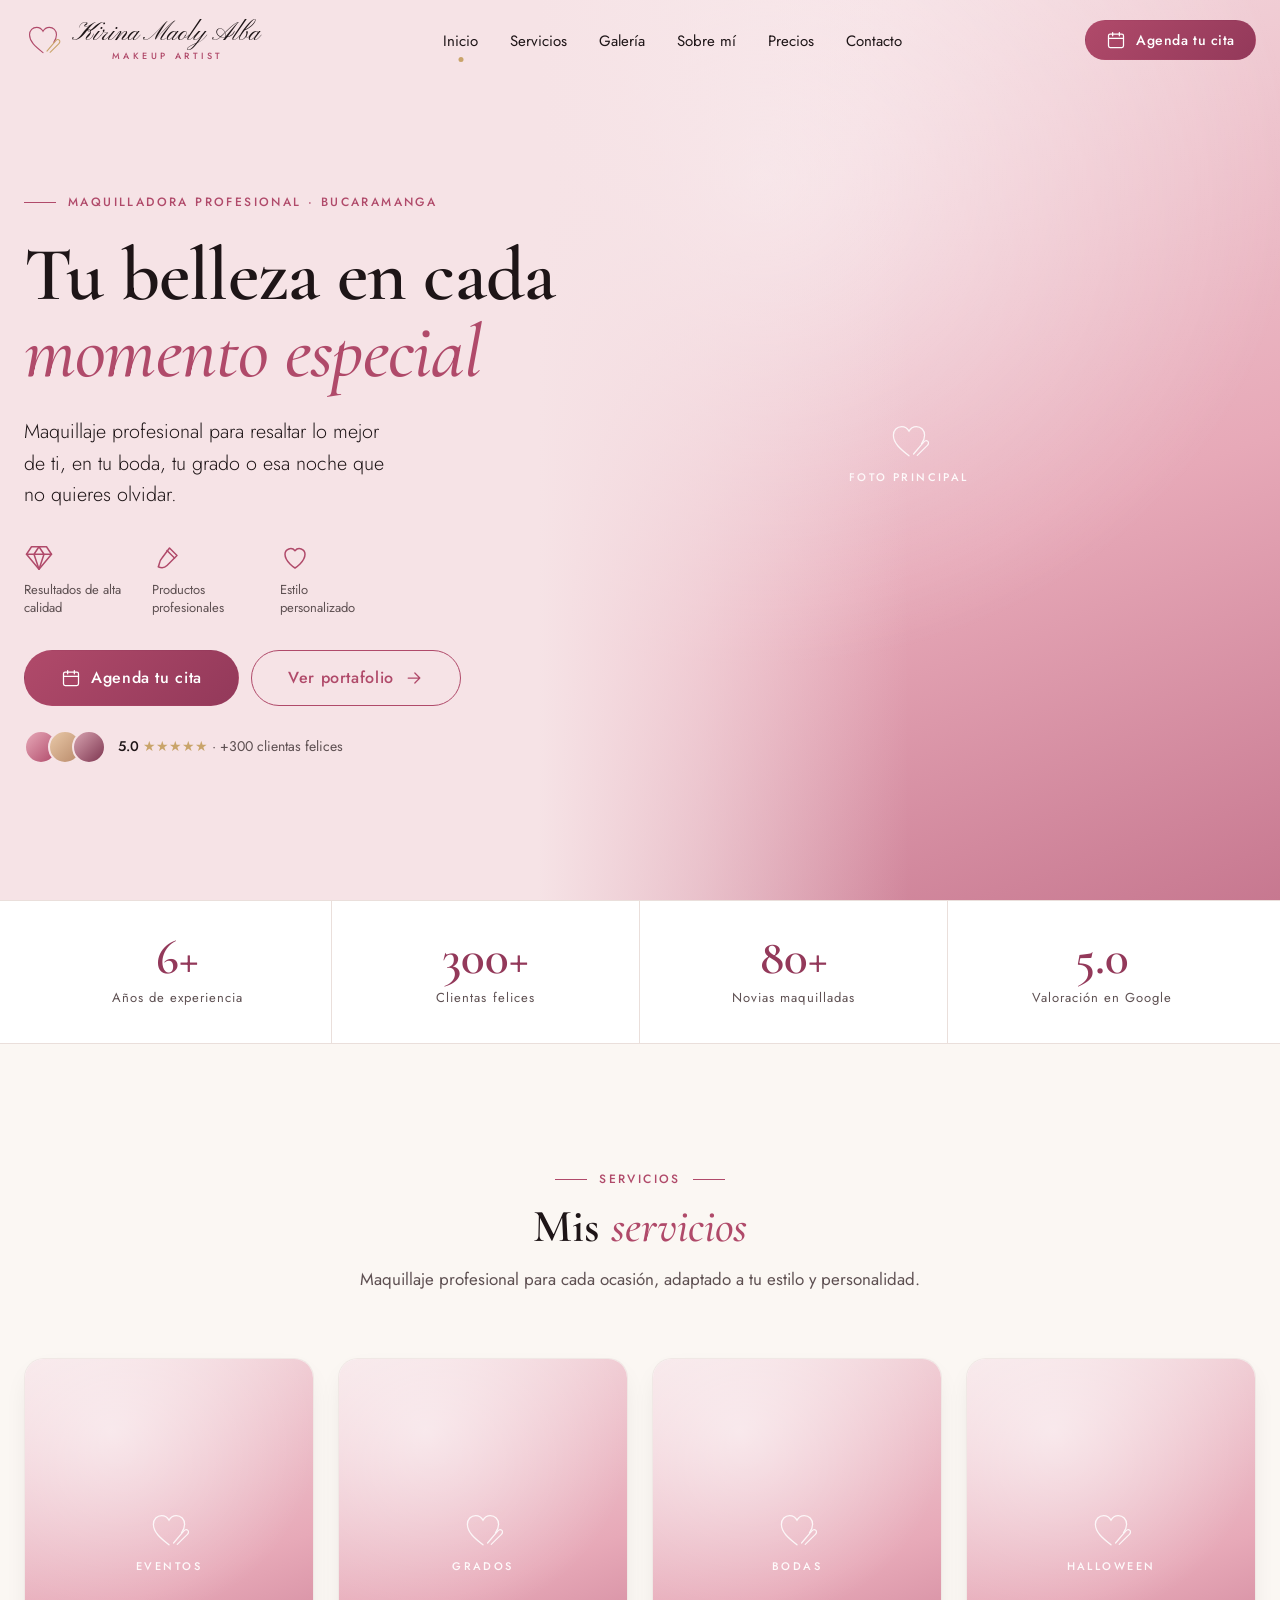
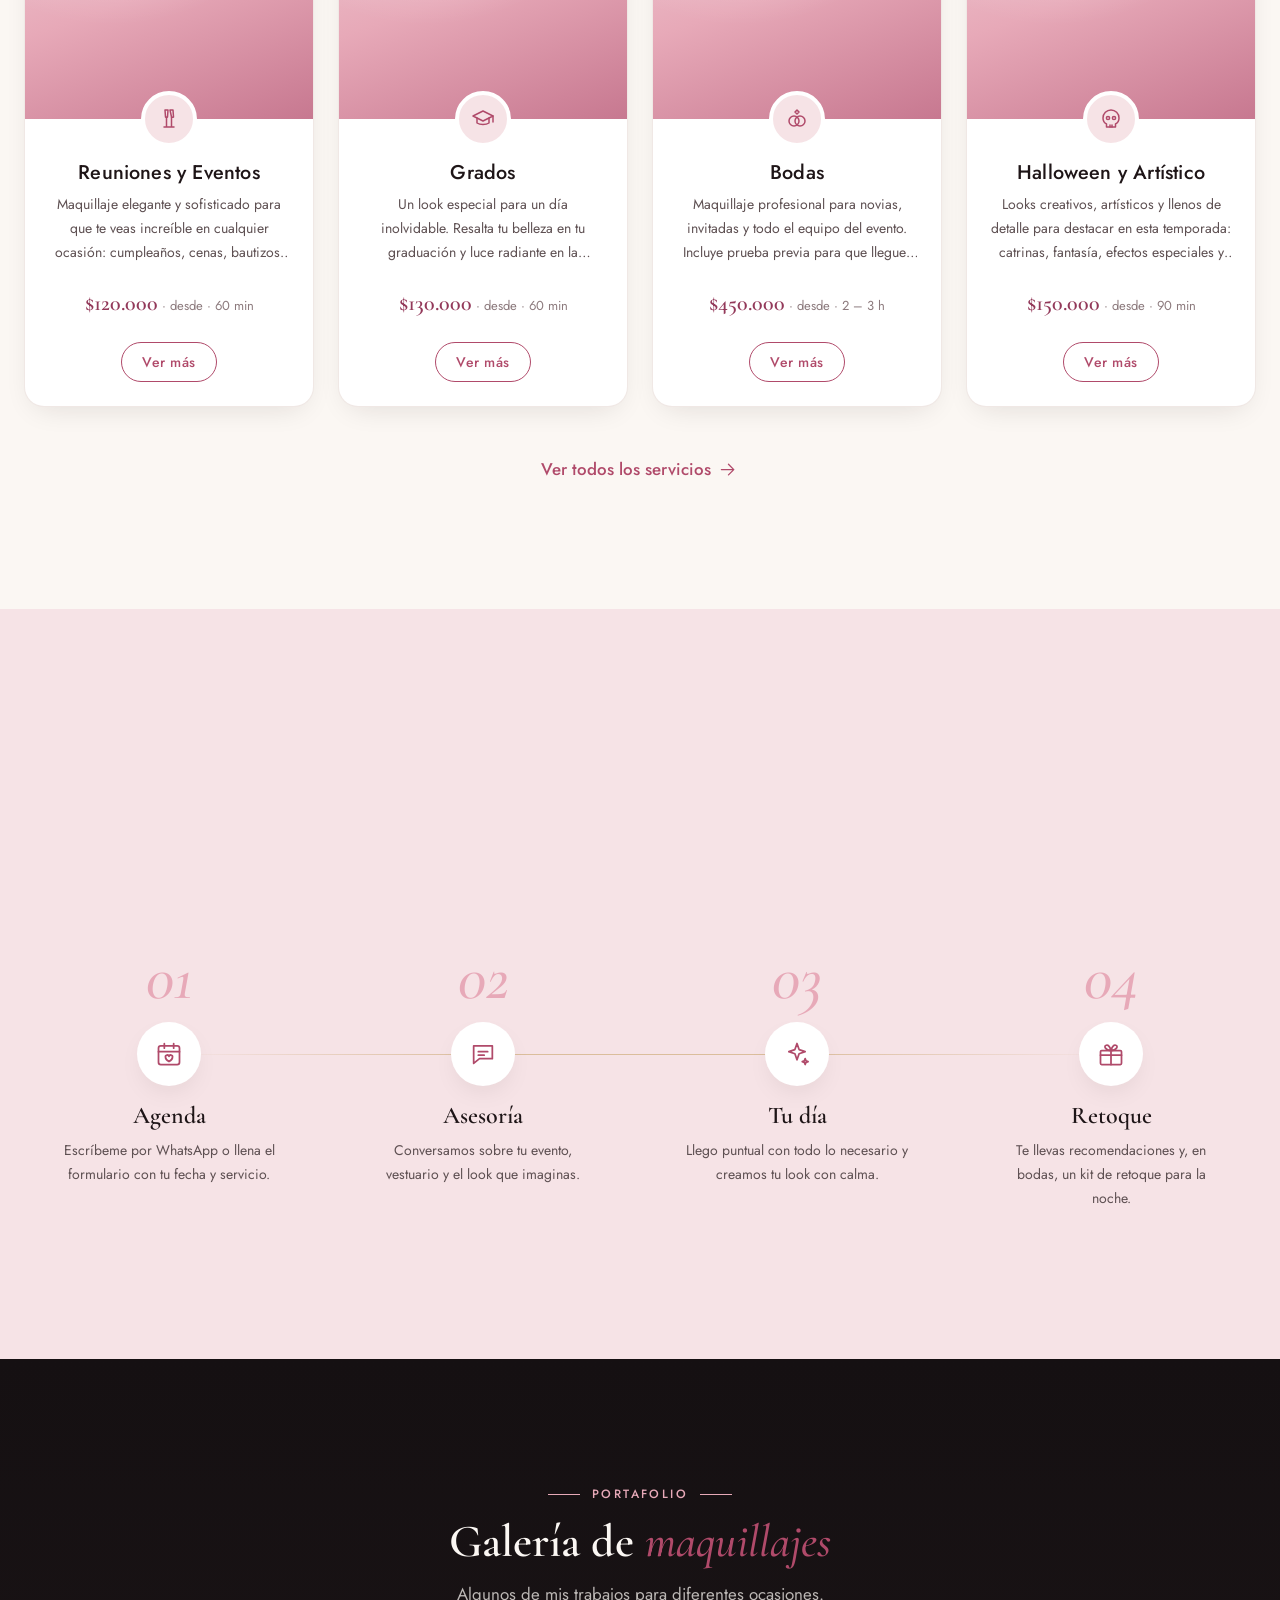
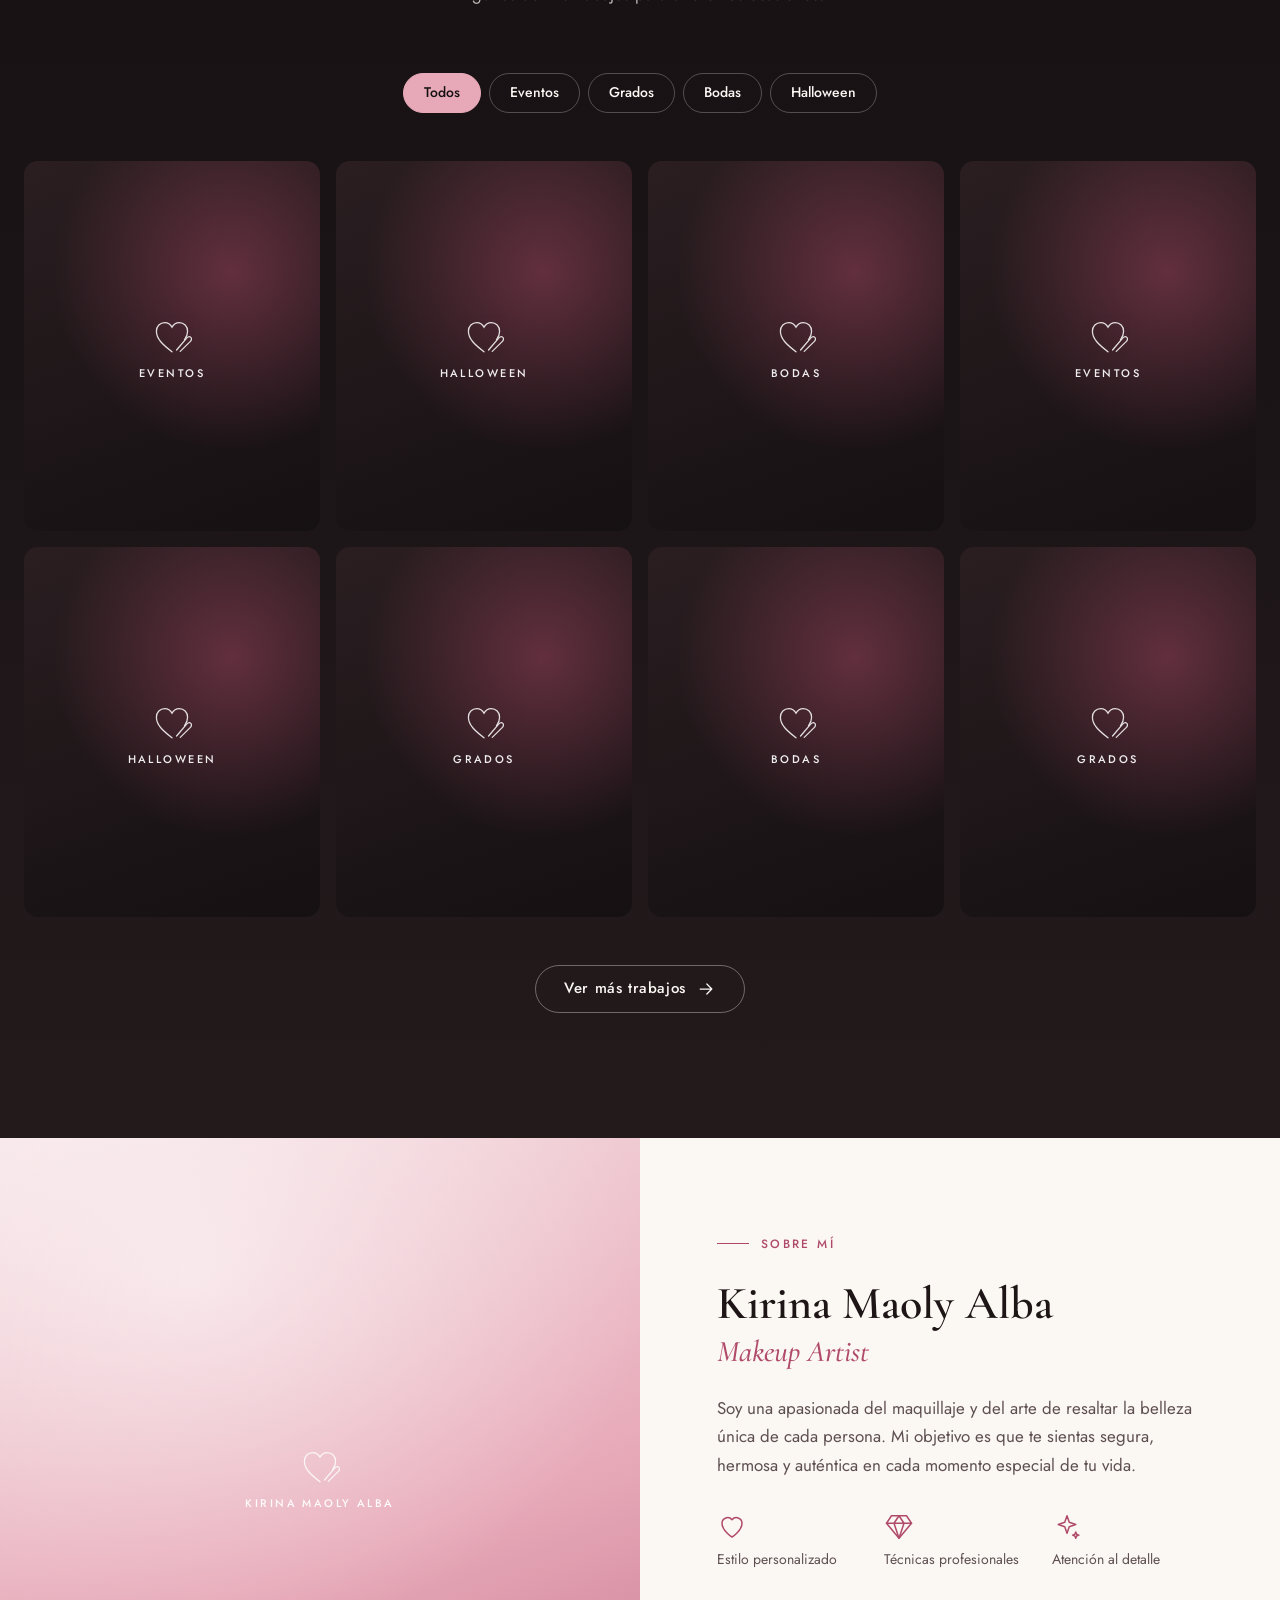
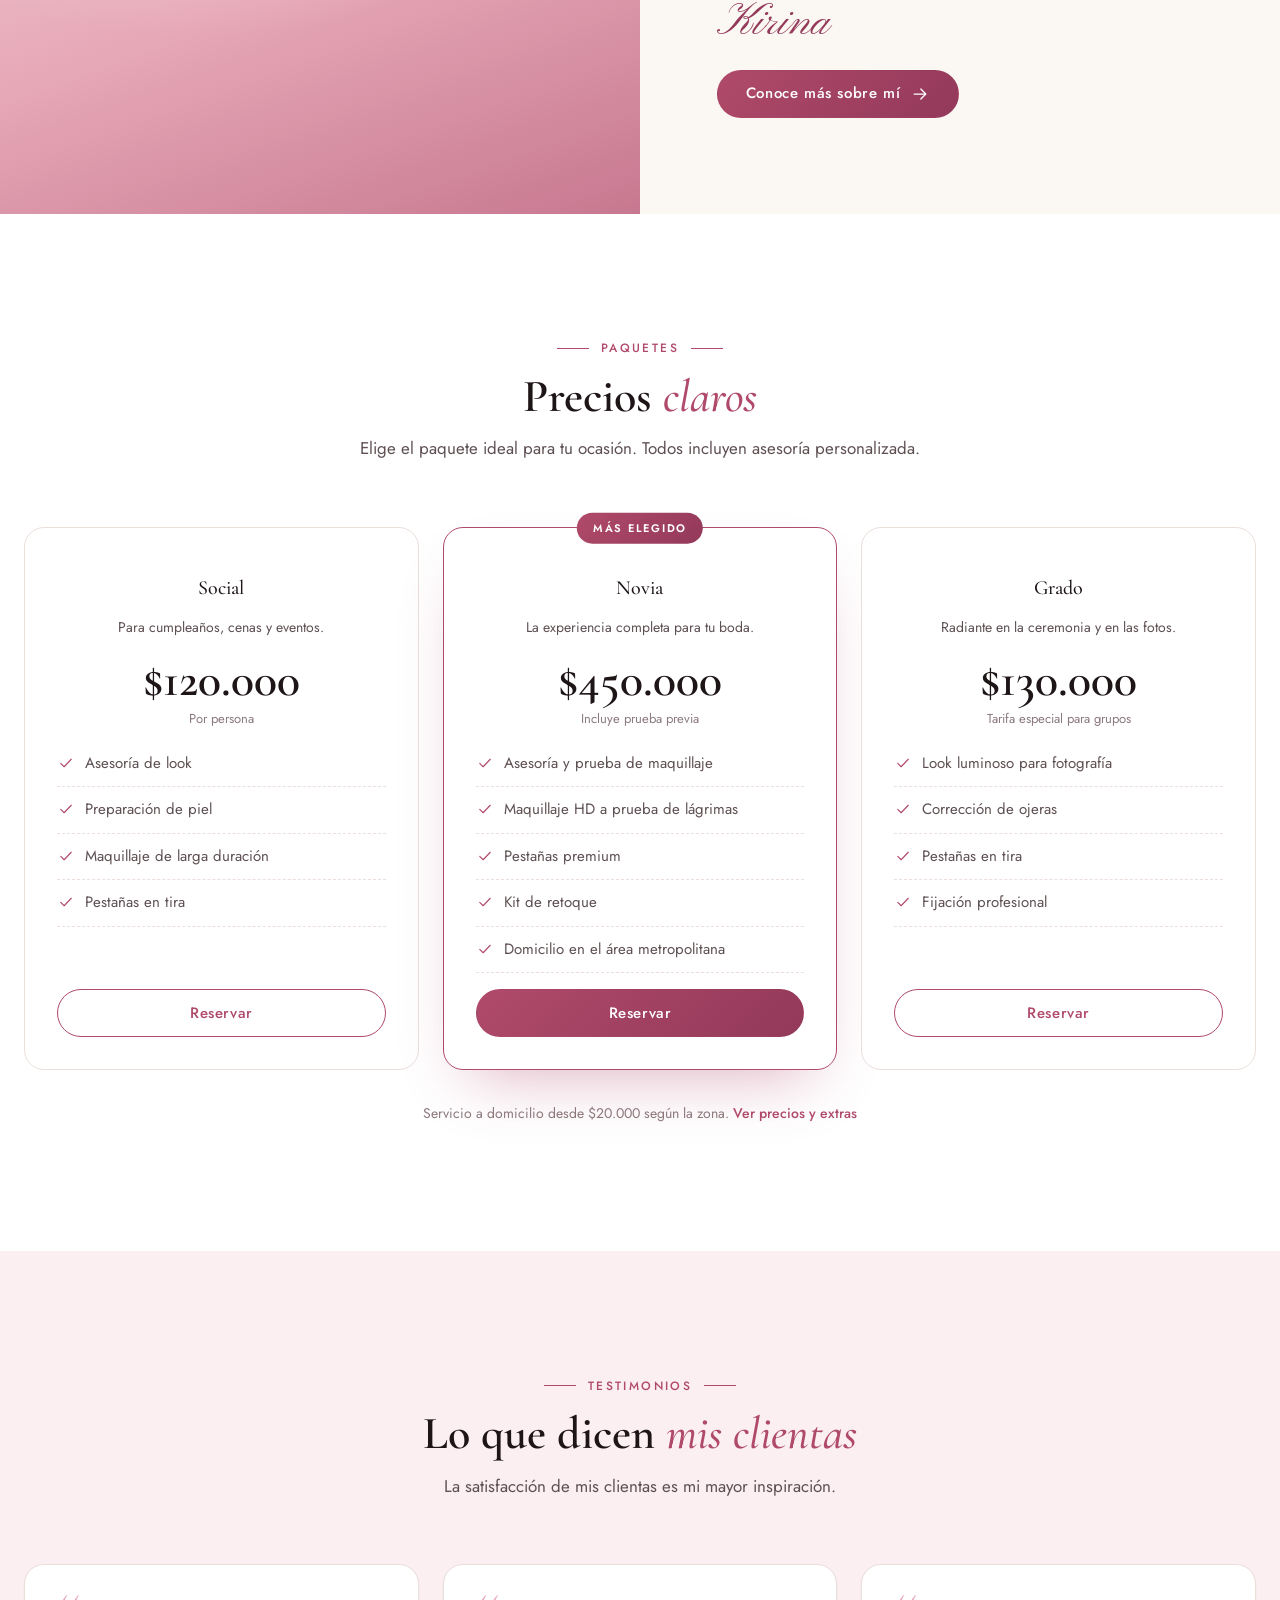
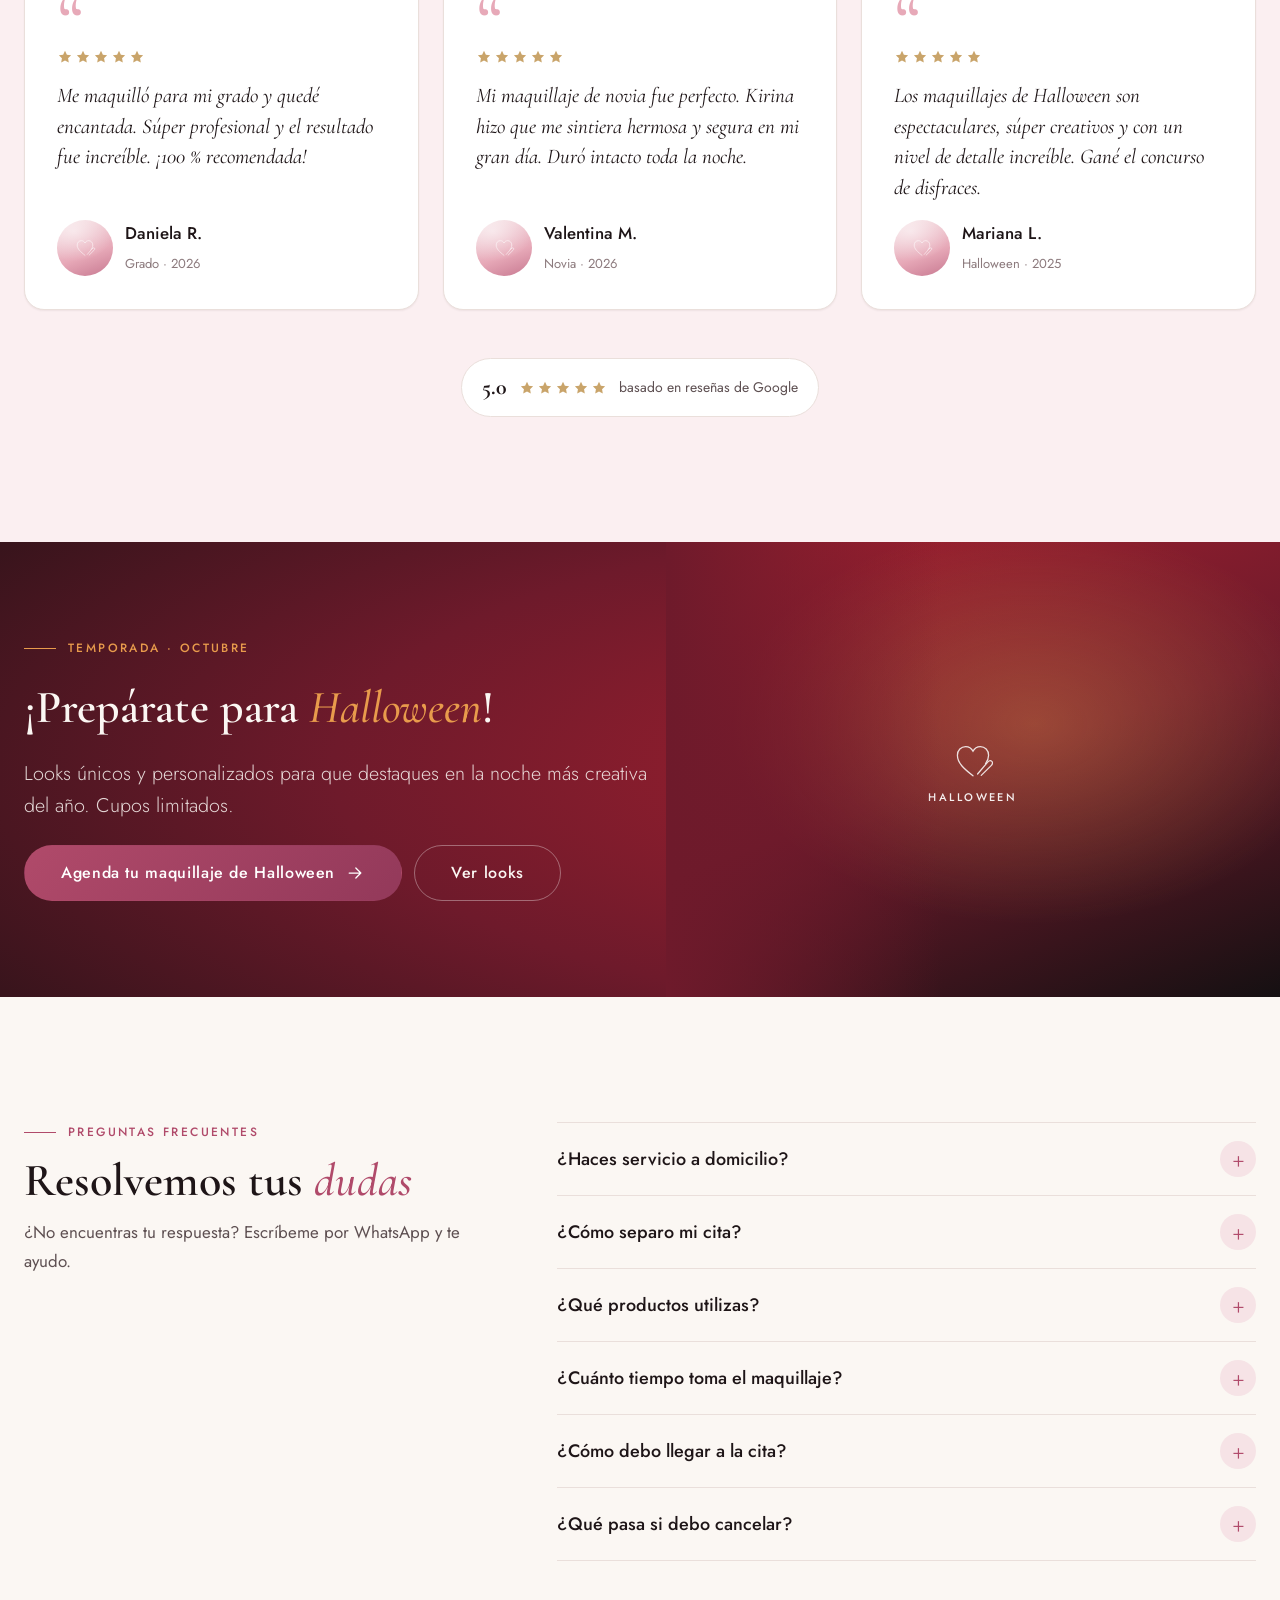
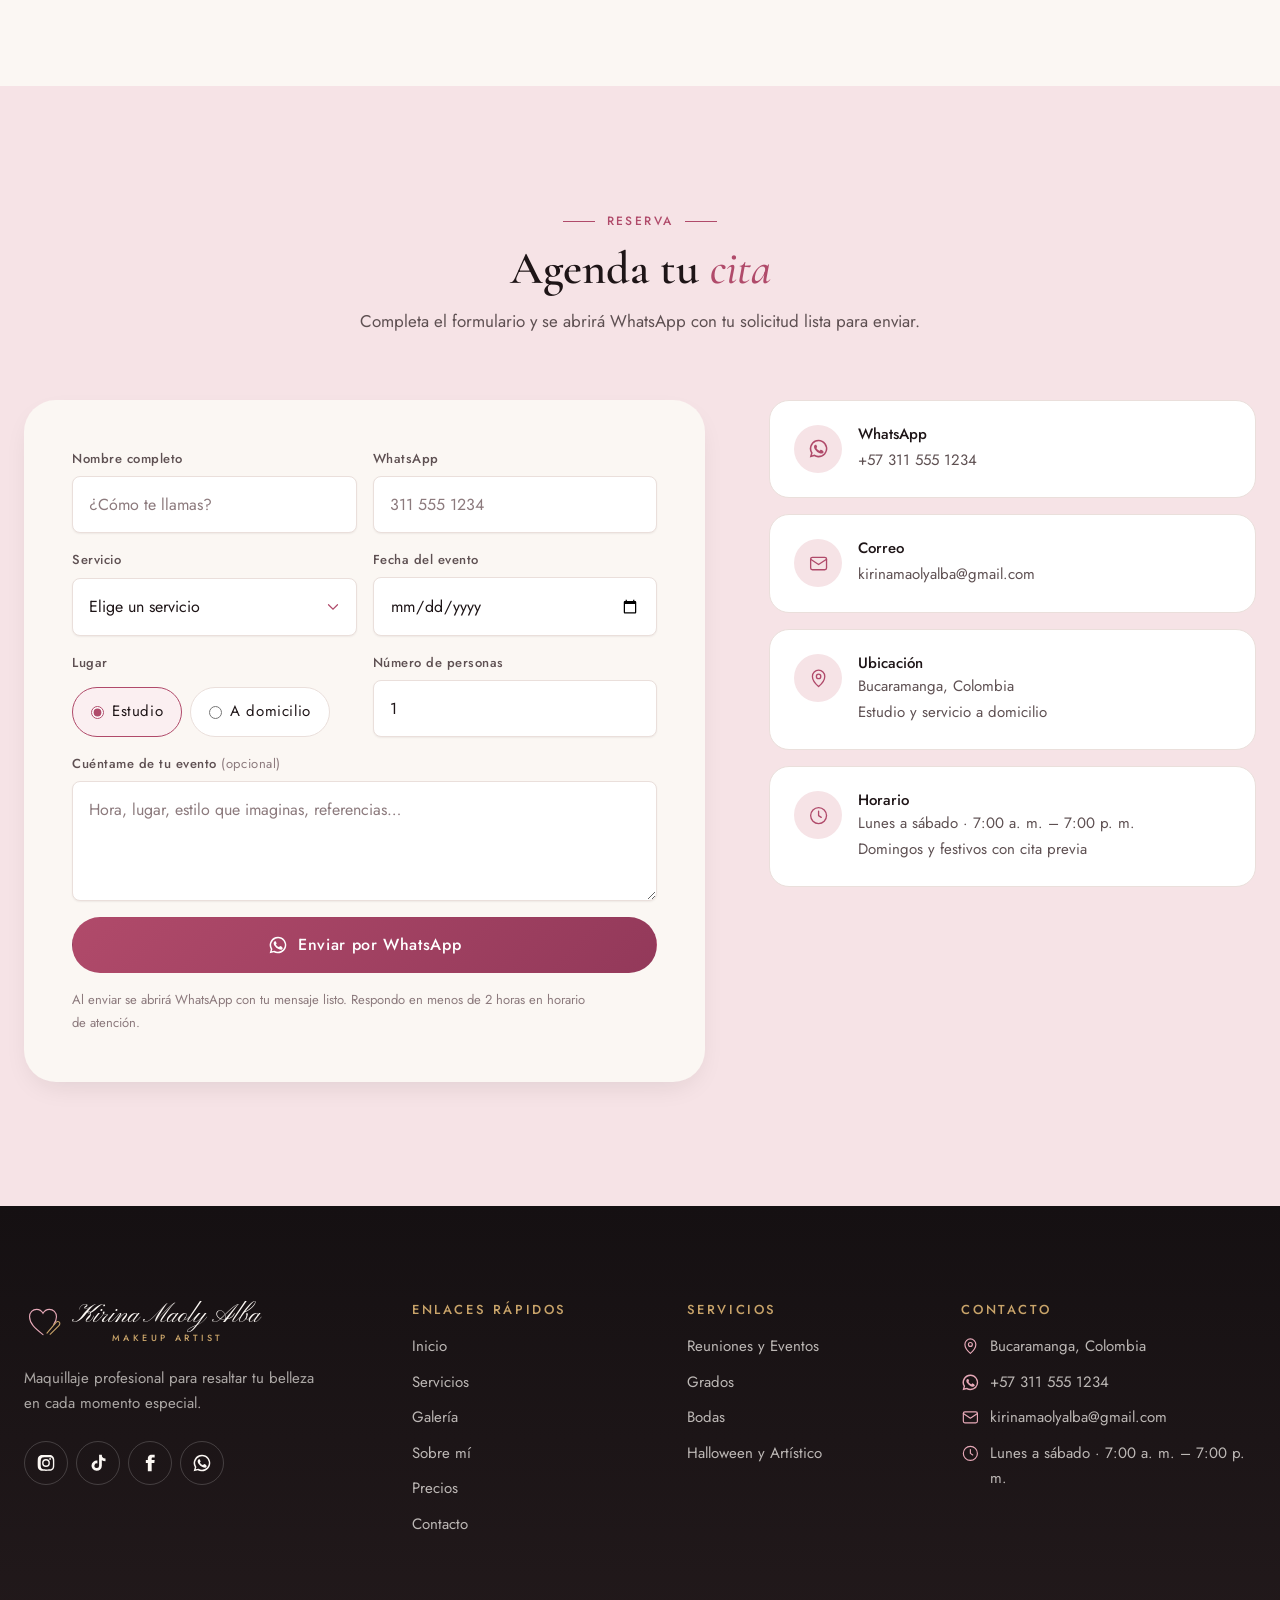
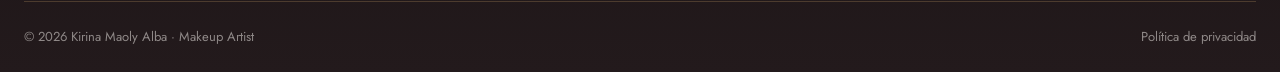
==== index.html @ 325b9db1 "Build full website: home, services, gallery, about, pricing, contact Static HTML/CSS/JS following th" ====
<!doctype html>
<html lang="es-CO">
<head>
<meta charset="utf-8">
<meta name="viewport" content="width=device-width, initial-scale=1">
<title>Kirina Maoly Alba · Maquilladora profesional en Bucaramanga</title>
<meta name="description" content="Maquillaje profesional para bodas, grados, eventos y Halloween en Bucaramanga. Looks personalizados, productos profesionales y servicio a domicilio.">
<link rel="canonical" href="https://kirinamaolyalba.com/">
<meta name="theme-color" content="#F6E3E6">
<meta property="og:type" content="website">
<meta property="og:locale" content="es_CO">
<meta property="og:site_name" content="Kirina Maoly Alba · Makeup Artist">
<meta property="og:title" content="Kirina Maoly Alba · Maquilladora profesional en Bucaramanga">
<meta property="og:description" content="Maquillaje profesional para bodas, grados, eventos y Halloween en Bucaramanga. Looks personalizados, productos profesionales y servicio a domicilio.">
<meta property="og:url" content="https://kirinamaolyalba.com/">
<meta property="og:image" content="https://kirinamaolyalba.com/assets/img/og-image.jpg">
<link rel="icon" href="assets/icons/favicon.svg" type="image/svg+xml">
<link rel="preconnect" href="https://fonts.googleapis.com">
<link rel="preconnect" href="https://fonts.gstatic.com" crossorigin>
<link rel="stylesheet" href="https://fonts.googleapis.com/css2?family=Cormorant+Garamond:ital,wght@0,500;0,600;1,500;1,600&family=Jost:wght@300;400;500;600&family=Pinyon+Script&display=swap">
<link rel="stylesheet" href="assets/css/tokens.css">
<link rel="stylesheet" href="assets/css/base.css">
<link rel="stylesheet" href="assets/css/components.css">
<link rel="stylesheet" href="assets/css/sections.css">
<script>document.documentElement.classList.add("js")</script>
<script type="application/ld+json">{"@context": "https://schema.org", "@type": "BeautySalon", "name": "Kirina Maoly Alba · Makeup Artist", "description": "Maquilladora profesional en Bucaramanga: bodas, grados, eventos y maquillaje artístico de Halloween.", "url": "https://kirinamaolyalba.com", "telephone": "+573115551234", "email": "kirinamaolyalba@gmail.com", "image": "https://kirinamaolyalba.com/assets/img/og-image.jpg", "priceRange": "$$", "address": {"@type": "PostalAddress", "addressLocality": "Bucaramanga", "addressRegion": "Santander", "addressCountry": "CO"}, "areaServed": ["Bucaramanga", "Floridablanca", "Girón", "Piedecuesta"], "openingHours": "Mo-Sa 07:00-19:00", "sameAs": ["https://www.instagram.com/", "https://www.tiktok.com/", "https://www.facebook.com/"]}</script>
<script src="assets/js/main.js" defer></script>
<script src="assets/js/gallery.js" defer></script>
<script src="assets/js/booking.js" defer></script>
</head>
<body>
<a class="skip-link" href="#contenido">Saltar al contenido</a>
<header class="site-header">
  <div class="container">
    <a class="brand" href="index.html" aria-label="Kirina Maoly Alba, inicio">
      <svg class="brand__mark" viewBox="0 0 48 48" fill="none" stroke="currentColor" stroke-width="1.4" stroke-linecap="round" aria-hidden="true"><path d="M24 40C14 32 7 26 7 17.5 7 12 11 8 16 8c3.5 0 6.4 2 8 5 1.6-3 4.5-5 8-5 5 0 9 4 9 9.5 0 3.5-1.2 6.5-3.4 9.4"/><path d="M29 38l11-13M40 25c1.5-1.6 3.5-1.8 4.6-.8s.8 3.1-.8 4.6L33 39.5" stroke="#C9A46A"/></svg>
      <span class="brand__text"><span class="brand__name">Kirina Maoly Alba</span><span class="brand__tag">Makeup Artist</span></span>
    </a>
    <nav class="nav" aria-label="Principal">
      <ul class="nav__list"><li><a class="nav__link" href="index.html" aria-current="page">Inicio</a></li><li><a class="nav__link" href="servicios/index.html">Servicios</a></li><li><a class="nav__link" href="galeria.html">Galería</a></li><li><a class="nav__link" href="sobre-mi.html">Sobre mí</a></li><li><a class="nav__link" href="precios.html">Precios</a></li><li><a class="nav__link" href="contacto.html">Contacto</a></li></ul>
    </nav>
    <a class="btn btn--primary btn--sm header-cta" href="contacto.html"><svg class="icon" viewBox="0 0 24 24" aria-hidden="true"><rect x="3" y="5" width="18" height="16" rx="2"/><path d="M3 10h18M8 3v4M16 3v4"/></svg>Agenda tu cita</a>
    <button class="menu-toggle" type="button" aria-controls="mobile-menu" aria-expanded="false" aria-label="Abrir menú"><span></span></button>
  </div>
</header>
<div class="mobile-menu" id="mobile-menu" aria-hidden="true">
  <nav aria-label="Menú móvil"><ul><li><a href="index.html" aria-current="page">Inicio</a></li><li><a href="servicios/index.html">Servicios</a></li><li><a href="galeria.html">Galería</a></li><li><a href="sobre-mi.html">Sobre mí</a></li><li><a href="precios.html">Precios</a></li><li><a href="contacto.html">Contacto</a></li></ul></nav>
  <div class="mobile-menu__foot">
    <a class="btn btn--primary btn--lg" href="contacto.html"><svg class="icon" viewBox="0 0 24 24" aria-hidden="true"><rect x="3" y="5" width="18" height="16" rx="2"/><path d="M3 10h18M8 3v4M16 3v4"/></svg>Agenda tu cita</a>
    <p>Bucaramanga, Colombia · +57 311 555 1234</p>
  </div>
</div>
<main id="contenido">

<section class="hero" aria-labelledby="hero-title">
  <div class="hero__media"><div class="media " data-label="Foto principal"><img src="assets/img/hero/hero.jpg" alt="Kirina Maoly Alba maquillando a una novia" fetchpriority="high" decoding="async"></div></div>
  <div class="container">
    <div class="hero__content">
      <span class="overline">Maquilladora profesional · Bucaramanga</span>
      <h1 class="display hero__title" id="hero-title" data-split><span data-line>Tu belleza</span> <span data-line>en cada</span> <em data-line>momento especial</em></h1>
      <p class="lead">Maquillaje profesional para resaltar lo mejor de ti, en tu boda, tu grado o esa noche que no quieres olvidar.</p>
      <ul class="hero__perks">
        <li><svg class="icon" viewBox="0 0 24 24" aria-hidden="true"><path d="M6 3h12l4 6-10 12L2 9z"/><path d="M2 9h20M12 21 8 9l4-6 4 6z"/></svg>Resultados de alta calidad</li>
        <li><svg class="icon" viewBox="0 0 24 24" aria-hidden="true"><path d="M14 4l6 6-8 8c-2 2-5 2-7 1 1-2 1-5 3-7z"/><path d="M12 6l6 6"/></svg>Productos profesionales</li>
        <li><svg class="icon" viewBox="0 0 24 24" aria-hidden="true"><path d="M12 20s-8-5-8-11a4.5 4.5 0 0 1 8-2.8A4.5 4.5 0 0 1 20 9c0 6-8 11-8 11z"/></svg>Estilo personalizado</li>
      </ul>
      <div class="btn-row">
        <a class="btn btn--primary btn--lg" href="contacto.html"><svg class="icon" viewBox="0 0 24 24" aria-hidden="true"><rect x="3" y="5" width="18" height="16" rx="2"/><path d="M3 10h18M8 3v4M16 3v4"/></svg>Agenda tu cita</a>
        <a class="btn btn--secondary btn--lg" href="galeria.html">Ver portafolio<svg class="icon icon--arrow" viewBox="0 0 24 24" aria-hidden="true"><path d="M5 12h14M13 6l6 6-6 6"/></svg></a>
      </div>
      <div class="hero__proof">
        <div class="hero__avatars" aria-hidden="true"><span></span><span></span><span></span></div>
        <span><b>5.0</b> <span style="color:var(--color-gold)">★★★★★</span> · +300 clientas felices</span>
      </div>
    </div>
  </div>
</section>

<section class="stats" aria-label="Cifras">
  <div class="container">
    <div class="stats__grid">
      <div class="stat" data-reveal><b>6+</b><span>Años de experiencia</span></div>
      <div class="stat" data-reveal style="--i:1"><b>300+</b><span>Clientas felices</span></div>
      <div class="stat" data-reveal style="--i:2"><b>80+</b><span>Novias maquilladas</span></div>
      <div class="stat" data-reveal style="--i:3"><b>5.0</b><span>Valoración en Google</span></div>
    </div>
  </div>
</section>

<section class="section" id="servicios">
  <div class="container">
    <header class="section-head" data-reveal><span class="overline overline--center">Servicios</span><h2>Mis <em>servicios</em></h2><p>Maquillaje profesional para cada ocasión, adaptado a tu estilo y personalidad.</p></header>
    <div class="services-grid"><article class="service-card" data-reveal style="--i:0">
  <div class="media ratio-4x5 " data-label="Eventos"><img src="assets/img/services/eventos.jpg" alt="Maquillaje para reuniones y eventos" loading="lazy" decoding="async"></div>
  <div class="service-card__icon"><svg class="icon" viewBox="0 0 24 24" aria-hidden="true"><path d="M8 3h3l-.5 7a2.5 2.5 0 0 1-2 0zM13 3h3l.5 7a2.5 2.5 0 0 1-2 0z"/><path d="M9.5 10.3V20M14.5 10.3V20M7 20h5M12 20h5"/></svg></div>
  <div class="service-card__body">
    <h3 class="h4">Reuniones y Eventos</h3>
    <p>Maquillaje elegante y sofisticado para que te veas increíble en cualquier ocasión: cumpleaños, cenas, bautizos, quinceañeras o una sesión de fotos.</p>
    <div class="service-card__meta"><span class="price-from">$120.000</span> · desde · 60 min</div>
    <div class="btn-row"><a class="btn btn--secondary btn--sm" href="servicios/eventos.html">Ver más</a></div>
  </div>
</article><article class="service-card" data-reveal style="--i:1">
  <div class="media ratio-4x5 " data-label="Grados"><img src="assets/img/services/grados.jpg" alt="Maquillaje para grados" loading="lazy" decoding="async"></div>
  <div class="service-card__icon"><svg class="icon" viewBox="0 0 24 24" aria-hidden="true"><path d="M2 9l10-5 10 5-10 5z"/><path d="M6 11v5c3 2 9 2 12 0v-5M22 9v6"/></svg></div>
  <div class="service-card__body">
    <h3 class="h4">Grados</h3>
    <p>Un look especial para un día inolvidable. Resalta tu belleza en tu graduación y luce radiante en la ceremonia y en las fotos con tu familia.</p>
    <div class="service-card__meta"><span class="price-from">$130.000</span> · desde · 60 min</div>
    <div class="btn-row"><a class="btn btn--secondary btn--sm" href="servicios/grados.html">Ver más</a></div>
  </div>
</article><article class="service-card" data-reveal style="--i:2">
  <div class="media ratio-4x5 " data-label="Bodas"><img src="assets/img/services/bodas.jpg" alt="Maquillaje para bodas" loading="lazy" decoding="async"></div>
  <div class="service-card__icon"><svg class="icon" viewBox="0 0 24 24" aria-hidden="true"><circle cx="9" cy="14" r="5"/><circle cx="15" cy="14" r="5"/><path d="M10 5l2-2 2 2-2 2z"/></svg></div>
  <div class="service-card__body">
    <h3 class="h4">Bodas</h3>
    <p>Maquillaje profesional para novias, invitadas y todo el equipo del evento. Incluye prueba previa para que llegues tranquila a tu gran día.</p>
    <div class="service-card__meta"><span class="price-from">$450.000</span> · desde · 2 – 3 h</div>
    <div class="btn-row"><a class="btn btn--secondary btn--sm" href="servicios/bodas.html">Ver más</a></div>
  </div>
</article><article class="service-card" data-reveal style="--i:3">
  <div class="media ratio-4x5 " data-label="Halloween"><img src="assets/img/services/halloween.jpg" alt="Maquillaje para halloween y artístico" loading="lazy" decoding="async"></div>
  <div class="service-card__icon"><svg class="icon" viewBox="0 0 24 24" aria-hidden="true"><path d="M12 3a8 8 0 0 0-8 8c0 3 1.5 5 3.5 6V20h9v-3c2-1 3.5-3 3.5-6a8 8 0 0 0-8-8z"/><circle cx="9" cy="11" r="1.6"/><circle cx="15" cy="11" r="1.6"/><path d="M11 20v-2M13 20v-2"/></svg></div>
  <div class="service-card__body">
    <h3 class="h4">Halloween y Artístico</h3>
    <p>Looks creativos, artísticos y llenos de detalle para destacar en esta temporada: catrinas, fantasía, efectos especiales y caracterización.</p>
    <div class="service-card__meta"><span class="price-from">$150.000</span> · desde · 90 min</div>
    <div class="btn-row"><a class="btn btn--secondary btn--sm" href="servicios/halloween.html">Ver más</a></div>
  </div>
</article></div>
    <div class="text-center mt-7"><a class="link" href="servicios/index.html">Ver todos los servicios<svg class="icon icon--arrow" viewBox="0 0 24 24" aria-hidden="true"><path d="M5 12h14M13 6l6 6-6 6"/></svg></a></div>
  </div>
</section>

<section class="section section--blush">
  <div class="container">
    <header class="section-head" data-reveal><span class="overline overline--center">Cómo funciona</span><h2>Reservar es <em>muy fácil</em></h2><p>Cuatro pasos para que llegues tranquila y radiante a tu evento.</p></header>
    <div class="process-grid"><div class="step" data-reveal style="--i:0">
  <div class="step__num">01</div>
  <div class="step__icon"><svg class="icon" viewBox="0 0 24 24" aria-hidden="true"><rect x="3" y="5" width="18" height="16" rx="2"/><path d="M3 10h18M8 3v4M16 3v4"/><path d="M12 18.5s-3-1.8-3-3.8a1.5 1.5 0 0 1 3-.6 1.5 1.5 0 0 1 3 .6c0 2-3 3.8-3 3.8z"/></svg></div>
  <h3>Agenda</h3>
  <p>Escríbeme por WhatsApp o llena el formulario con tu fecha y servicio.</p>
</div><div class="step" data-reveal style="--i:1">
  <div class="step__num">02</div>
  <div class="step__icon"><svg class="icon" viewBox="0 0 24 24" aria-hidden="true"><path d="M4 5h16v11H9l-5 4z"/><path d="M8 10h8M8 13h5"/></svg></div>
  <h3>Asesoría</h3>
  <p>Conversamos sobre tu evento, vestuario y el look que imaginas.</p>
</div><div class="step" data-reveal style="--i:2">
  <div class="step__num">03</div>
  <div class="step__icon"><svg class="icon" viewBox="0 0 24 24" aria-hidden="true"><path d="M12 3l1.8 5.2L19 10l-5.2 1.8L12 17l-1.8-5.2L5 10l5.2-1.8z"/><path d="M19 16l.7 1.8 1.8.7-1.8.7L19 21l-.7-1.8-1.8-.7 1.8-.7z"/></svg></div>
  <h3>Tu día</h3>
  <p>Llego puntual con todo lo necesario y creamos tu look con calma.</p>
</div><div class="step" data-reveal style="--i:3">
  <div class="step__num">04</div>
  <div class="step__icon"><svg class="icon" viewBox="0 0 24 24" aria-hidden="true"><rect x="3" y="9" width="18" height="12" rx="1"/><path d="M3 13h18M12 9v12M12 9S10.5 4 8 4.5 7 9 12 9zM12 9s1.5-5 4-4.5S17 9 12 9z"/></svg></div>
  <h3>Retoque</h3>
  <p>Te llevas recomendaciones y, en bodas, un kit de retoque para la noche.</p>
</div></div>
  </div>
</section>

<section class="section section--noir" id="galeria">
  <div class="container">
    <header class="section-head" data-reveal><span class="overline overline--center">Portafolio</span><h2>Galería de <em>maquillajes</em></h2><p>Algunos de mis trabajos para diferentes ocasiones.</p></header>
    <div data-gallery>
  <div class="chips" role="group" aria-label="Filtrar galería" data-reveal><button class="chip" type="button" data-filter="todos" aria-pressed="true">Todos</button><button class="chip" type="button" data-filter="eventos" aria-pressed="false">Eventos</button><button class="chip" type="button" data-filter="grados" aria-pressed="false">Grados</button><button class="chip" type="button" data-filter="bodas" aria-pressed="false">Bodas</button><button class="chip" type="button" data-filter="halloween" aria-pressed="false">Halloween</button></div>
  <div class="gallery-grid mt-7"><button class="gallery-item" type="button" data-cat="eventos" data-full="assets/img/gallery/g01.jpg" data-caption="Glam nude con delineado suave" aria-label="Ampliar: Glam nude con delineado suave">
  <div class="media ratio-4x5 media--dark " data-label="Eventos"><img src="assets/img/gallery/g01.jpg" alt="Glam nude con delineado suave" loading="lazy" decoding="async"></div>
  <span class="gallery-item__overlay"><span>Eventos</span><svg class="icon" viewBox="0 0 24 24" aria-hidden="true"><circle cx="11" cy="11" r="7"/><path d="M20 20l-4-4"/></svg></span>
</button><button class="gallery-item" type="button" data-cat="halloween" data-full="assets/img/gallery/g02.jpg" data-caption="Catrina con rosas rojas" aria-label="Ampliar: Catrina con rosas rojas">
  <div class="media ratio-4x5 media--dark " data-label="Halloween"><img src="assets/img/gallery/g02.jpg" alt="Catrina con rosas rojas" loading="lazy" decoding="async"></div>
  <span class="gallery-item__overlay"><span>Halloween</span><svg class="icon" viewBox="0 0 24 24" aria-hidden="true"><circle cx="11" cy="11" r="7"/><path d="M20 20l-4-4"/></svg></span>
</button><button class="gallery-item" type="button" data-cat="bodas" data-full="assets/img/gallery/g03.jpg" data-caption="Novia luminosa con velo" aria-label="Ampliar: Novia luminosa con velo">
  <div class="media ratio-4x5 media--dark " data-label="Bodas"><img src="assets/img/gallery/g03.jpg" alt="Novia luminosa con velo" loading="lazy" decoding="async"></div>
  <span class="gallery-item__overlay"><span>Bodas</span><svg class="icon" viewBox="0 0 24 24" aria-hidden="true"><circle cx="11" cy="11" r="7"/><path d="M20 20l-4-4"/></svg></span>
</button><button class="gallery-item" type="button" data-cat="eventos" data-full="assets/img/gallery/g04.jpg" data-caption="Ahumado en tonos cálidos" aria-label="Ampliar: Ahumado en tonos cálidos">
  <div class="media ratio-4x5 media--dark " data-label="Eventos"><img src="assets/img/gallery/g04.jpg" alt="Ahumado en tonos cálidos" loading="lazy" decoding="async"></div>
  <span class="gallery-item__overlay"><span>Eventos</span><svg class="icon" viewBox="0 0 24 24" aria-hidden="true"><circle cx="11" cy="11" r="7"/><path d="M20 20l-4-4"/></svg></span>
</button><button class="gallery-item" type="button" data-cat="halloween" data-full="assets/img/gallery/g05.jpg" data-caption="Fantasía helada con pedrería" aria-label="Ampliar: Fantasía helada con pedrería">
  <div class="media ratio-4x5 media--dark " data-label="Halloween"><img src="assets/img/gallery/g05.jpg" alt="Fantasía helada con pedrería" loading="lazy" decoding="async"></div>
  <span class="gallery-item__overlay"><span>Halloween</span><svg class="icon" viewBox="0 0 24 24" aria-hidden="true"><circle cx="11" cy="11" r="7"/><path d="M20 20l-4-4"/></svg></span>
</button><button class="gallery-item" type="button" data-cat="grados" data-full="assets/img/gallery/g06.jpg" data-caption="Grado con labios rosados" aria-label="Ampliar: Grado con labios rosados">
  <div class="media ratio-4x5 media--dark " data-label="Grados"><img src="assets/img/gallery/g06.jpg" alt="Grado con labios rosados" loading="lazy" decoding="async"></div>
  <span class="gallery-item__overlay"><span>Grados</span><svg class="icon" viewBox="0 0 24 24" aria-hidden="true"><circle cx="11" cy="11" r="7"/><path d="M20 20l-4-4"/></svg></span>
</button><button class="gallery-item" type="button" data-cat="bodas" data-full="assets/img/gallery/g07.jpg" data-caption="Novia romántica con flores" aria-label="Ampliar: Novia romántica con flores">
  <div class="media ratio-4x5 media--dark " data-label="Bodas"><img src="assets/img/gallery/g07.jpg" alt="Novia romántica con flores" loading="lazy" decoding="async"></div>
  <span class="gallery-item__overlay"><span>Bodas</span><svg class="icon" viewBox="0 0 24 24" aria-hidden="true"><circle cx="11" cy="11" r="7"/><path d="M20 20l-4-4"/></svg></span>
</button><button class="gallery-item" type="button" data-cat="grados" data-full="assets/img/gallery/g08.jpg" data-caption="Look fresco para graduación" aria-label="Ampliar: Look fresco para graduación">
  <div class="media ratio-4x5 media--dark " data-label="Grados"><img src="assets/img/gallery/g08.jpg" alt="Look fresco para graduación" loading="lazy" decoding="async"></div>
  <span class="gallery-item__overlay"><span>Grados</span><svg class="icon" viewBox="0 0 24 24" aria-hidden="true"><circle cx="11" cy="11" r="7"/><path d="M20 20l-4-4"/></svg></span>
</button></div>
</div>
    <div class="text-center mt-7"><a class="btn btn--dark" href="galeria.html">Ver más trabajos<svg class="icon icon--arrow" viewBox="0 0 24 24" aria-hidden="true"><path d="M5 12h14M13 6l6 6-6 6"/></svg></a></div>
  </div>
</section>

<section class="about" id="sobre-mi">
  <div class="about__media"><div class="media " data-label="Kirina Maoly Alba"><img src="assets/img/about/kirina.jpg" alt="Retrato de Kirina Maoly Alba" loading="lazy" decoding="async"></div></div>
  <div class="about__content" data-reveal>
    <span class="overline">Sobre mí</span>
    <div class="about__name"><h2>Kirina Maoly Alba</h2><span class="h3">Makeup Artist</span></div>
    <p>Soy una apasionada del maquillaje y del arte de resaltar la belleza única de cada persona. Mi objetivo es que te sientas segura, hermosa y auténtica en cada momento especial de tu vida.</p>
    <ul class="values">
      <li><svg class="icon" viewBox="0 0 24 24" aria-hidden="true"><path d="M12 20s-8-5-8-11a4.5 4.5 0 0 1 8-2.8A4.5 4.5 0 0 1 20 9c0 6-8 11-8 11z"/></svg>Estilo personalizado</li>
      <li><svg class="icon" viewBox="0 0 24 24" aria-hidden="true"><path d="M6 3h12l4 6-10 12L2 9z"/><path d="M2 9h20M12 21 8 9l4-6 4 6z"/></svg>Técnicas profesionales</li>
      <li><svg class="icon" viewBox="0 0 24 24" aria-hidden="true"><path d="M12 3l1.8 5.2L19 10l-5.2 1.8L12 17l-1.8-5.2L5 10l5.2-1.8z"/><path d="M19 16l.7 1.8 1.8.7-1.8.7L19 21l-.7-1.8-1.8-.7 1.8-.7z"/></svg>Atención al detalle</li>
    </ul>
    <div class="signature" aria-hidden="true">Kirina</div>
    <div><a class="btn btn--primary" href="sobre-mi.html">Conoce más sobre mí<svg class="icon icon--arrow" viewBox="0 0 24 24" aria-hidden="true"><path d="M5 12h14M13 6l6 6-6 6"/></svg></a></div>
  </div>
</section>

<section class="section section--white" id="precios">
  <div class="container">
    <header class="section-head" data-reveal><span class="overline overline--center">Paquetes</span><h2>Precios <em>claros</em></h2><p>Elige el paquete ideal para tu ocasión. Todos incluyen asesoría personalizada.</p></header>
    <div class="pricing-grid"><article class="price-card" data-reveal style="--i:0">
  
  <h3 class="price-card__name">Social</h3>
  <p class="price-card__desc">Para cumpleaños, cenas y eventos.</p>
  <div class="price-card__value">$120.000<small>Por persona</small></div>
  <ul class="check-list"><li><svg class="icon" viewBox="0 0 24 24" aria-hidden="true"><path d="M5 12.5l4.5 4.5L19 7"/></svg><span>Asesoría de look</span></li><li><svg class="icon" viewBox="0 0 24 24" aria-hidden="true"><path d="M5 12.5l4.5 4.5L19 7"/></svg><span>Preparación de piel</span></li><li><svg class="icon" viewBox="0 0 24 24" aria-hidden="true"><path d="M5 12.5l4.5 4.5L19 7"/></svg><span>Maquillaje de larga duración</span></li><li><svg class="icon" viewBox="0 0 24 24" aria-hidden="true"><path d="M5 12.5l4.5 4.5L19 7"/></svg><span>Pestañas en tira</span></li></ul>
  <a class="btn btn--secondary btn--block" href="contacto.html?servicio=eventos">Reservar</a>
</article><article class="price-card price-card--featured" data-reveal style="--i:1">
  <span class="price-card__tag">Más elegido</span>
  <h3 class="price-card__name">Novia</h3>
  <p class="price-card__desc">La experiencia completa para tu boda.</p>
  <div class="price-card__value">$450.000<small>Incluye prueba previa</small></div>
  <ul class="check-list"><li><svg class="icon" viewBox="0 0 24 24" aria-hidden="true"><path d="M5 12.5l4.5 4.5L19 7"/></svg><span>Asesoría y prueba de maquillaje</span></li><li><svg class="icon" viewBox="0 0 24 24" aria-hidden="true"><path d="M5 12.5l4.5 4.5L19 7"/></svg><span>Maquillaje HD a prueba de lágrimas</span></li><li><svg class="icon" viewBox="0 0 24 24" aria-hidden="true"><path d="M5 12.5l4.5 4.5L19 7"/></svg><span>Pestañas premium</span></li><li><svg class="icon" viewBox="0 0 24 24" aria-hidden="true"><path d="M5 12.5l4.5 4.5L19 7"/></svg><span>Kit de retoque</span></li><li><svg class="icon" viewBox="0 0 24 24" aria-hidden="true"><path d="M5 12.5l4.5 4.5L19 7"/></svg><span>Domicilio en el área metropolitana</span></li></ul>
  <a class="btn btn--primary btn--block" href="contacto.html?servicio=bodas">Reservar</a>
</article><article class="price-card" data-reveal style="--i:2">
  
  <h3 class="price-card__name">Grado</h3>
  <p class="price-card__desc">Radiante en la ceremonia y en las fotos.</p>
  <div class="price-card__value">$130.000<small>Tarifa especial para grupos</small></div>
  <ul class="check-list"><li><svg class="icon" viewBox="0 0 24 24" aria-hidden="true"><path d="M5 12.5l4.5 4.5L19 7"/></svg><span>Look luminoso para fotografía</span></li><li><svg class="icon" viewBox="0 0 24 24" aria-hidden="true"><path d="M5 12.5l4.5 4.5L19 7"/></svg><span>Corrección de ojeras</span></li><li><svg class="icon" viewBox="0 0 24 24" aria-hidden="true"><path d="M5 12.5l4.5 4.5L19 7"/></svg><span>Pestañas en tira</span></li><li><svg class="icon" viewBox="0 0 24 24" aria-hidden="true"><path d="M5 12.5l4.5 4.5L19 7"/></svg><span>Fijación profesional</span></li></ul>
  <a class="btn btn--secondary btn--block" href="contacto.html?servicio=grados">Reservar</a>
</article></div>
    <p class="pricing-note">Servicio a domicilio desde $20.000 según la zona. <a class="link" href="precios.html">Ver precios y extras</a></p>
  </div>
</section>

<section class="section section--mist">
  <div class="container">
    <header class="section-head" data-reveal><span class="overline overline--center">Testimonios</span><h2>Lo que dicen <em>mis clientas</em></h2><p>La satisfacción de mis clientas es mi mayor inspiración.</p></header>
    <div class="testimonials-track"><figure class="testimonial" data-reveal style="--i:0">
  <div class="testimonial__quote" aria-hidden="true">“</div>
  <div class="stars" aria-label="5 de 5 estrellas"><svg class="icon icon--fill" viewBox="0 0 24 24" aria-hidden="true"><path d="M12 2.8l2.8 5.8 6.4.9-4.6 4.5 1.1 6.3L12 17.3l-5.7 3 1.1-6.3L2.8 9.5l6.4-.9z"/></svg><svg class="icon icon--fill" viewBox="0 0 24 24" aria-hidden="true"><path d="M12 2.8l2.8 5.8 6.4.9-4.6 4.5 1.1 6.3L12 17.3l-5.7 3 1.1-6.3L2.8 9.5l6.4-.9z"/></svg><svg class="icon icon--fill" viewBox="0 0 24 24" aria-hidden="true"><path d="M12 2.8l2.8 5.8 6.4.9-4.6 4.5 1.1 6.3L12 17.3l-5.7 3 1.1-6.3L2.8 9.5l6.4-.9z"/></svg><svg class="icon icon--fill" viewBox="0 0 24 24" aria-hidden="true"><path d="M12 2.8l2.8 5.8 6.4.9-4.6 4.5 1.1 6.3L12 17.3l-5.7 3 1.1-6.3L2.8 9.5l6.4-.9z"/></svg><svg class="icon icon--fill" viewBox="0 0 24 24" aria-hidden="true"><path d="M12 2.8l2.8 5.8 6.4.9-4.6 4.5 1.1 6.3L12 17.3l-5.7 3 1.1-6.3L2.8 9.5l6.4-.9z"/></svg></div>
  <blockquote><p>Me maquilló para mi grado y quedé encantada. Súper profesional y el resultado fue increíble. ¡100 % recomendada!</p></blockquote>
  <figcaption><div class="media ratio-1x1 avatar" data-label=""><img src="assets/img/testimonials/t1.jpg" alt="Daniela R." loading="lazy" decoding="async"></div><div><b>Daniela R.</b><span>Grado · 2026</span></div></figcaption>
</figure><figure class="testimonial" data-reveal style="--i:1">
  <div class="testimonial__quote" aria-hidden="true">“</div>
  <div class="stars" aria-label="5 de 5 estrellas"><svg class="icon icon--fill" viewBox="0 0 24 24" aria-hidden="true"><path d="M12 2.8l2.8 5.8 6.4.9-4.6 4.5 1.1 6.3L12 17.3l-5.7 3 1.1-6.3L2.8 9.5l6.4-.9z"/></svg><svg class="icon icon--fill" viewBox="0 0 24 24" aria-hidden="true"><path d="M12 2.8l2.8 5.8 6.4.9-4.6 4.5 1.1 6.3L12 17.3l-5.7 3 1.1-6.3L2.8 9.5l6.4-.9z"/></svg><svg class="icon icon--fill" viewBox="0 0 24 24" aria-hidden="true"><path d="M12 2.8l2.8 5.8 6.4.9-4.6 4.5 1.1 6.3L12 17.3l-5.7 3 1.1-6.3L2.8 9.5l6.4-.9z"/></svg><svg class="icon icon--fill" viewBox="0 0 24 24" aria-hidden="true"><path d="M12 2.8l2.8 5.8 6.4.9-4.6 4.5 1.1 6.3L12 17.3l-5.7 3 1.1-6.3L2.8 9.5l6.4-.9z"/></svg><svg class="icon icon--fill" viewBox="0 0 24 24" aria-hidden="true"><path d="M12 2.8l2.8 5.8 6.4.9-4.6 4.5 1.1 6.3L12 17.3l-5.7 3 1.1-6.3L2.8 9.5l6.4-.9z"/></svg></div>
  <blockquote><p>Mi maquillaje de novia fue perfecto. Kirina hizo que me sintiera hermosa y segura en mi gran día. Duró intacto toda la noche.</p></blockquote>
  <figcaption><div class="media ratio-1x1 avatar" data-label=""><img src="assets/img/testimonials/t2.jpg" alt="Valentina M." loading="lazy" decoding="async"></div><div><b>Valentina M.</b><span>Novia · 2026</span></div></figcaption>
</figure><figure class="testimonial" data-reveal style="--i:2">
  <div class="testimonial__quote" aria-hidden="true">“</div>
  <div class="stars" aria-label="5 de 5 estrellas"><svg class="icon icon--fill" viewBox="0 0 24 24" aria-hidden="true"><path d="M12 2.8l2.8 5.8 6.4.9-4.6 4.5 1.1 6.3L12 17.3l-5.7 3 1.1-6.3L2.8 9.5l6.4-.9z"/></svg><svg class="icon icon--fill" viewBox="0 0 24 24" aria-hidden="true"><path d="M12 2.8l2.8 5.8 6.4.9-4.6 4.5 1.1 6.3L12 17.3l-5.7 3 1.1-6.3L2.8 9.5l6.4-.9z"/></svg><svg class="icon icon--fill" viewBox="0 0 24 24" aria-hidden="true"><path d="M12 2.8l2.8 5.8 6.4.9-4.6 4.5 1.1 6.3L12 17.3l-5.7 3 1.1-6.3L2.8 9.5l6.4-.9z"/></svg><svg class="icon icon--fill" viewBox="0 0 24 24" aria-hidden="true"><path d="M12 2.8l2.8 5.8 6.4.9-4.6 4.5 1.1 6.3L12 17.3l-5.7 3 1.1-6.3L2.8 9.5l6.4-.9z"/></svg><svg class="icon icon--fill" viewBox="0 0 24 24" aria-hidden="true"><path d="M12 2.8l2.8 5.8 6.4.9-4.6 4.5 1.1 6.3L12 17.3l-5.7 3 1.1-6.3L2.8 9.5l6.4-.9z"/></svg></div>
  <blockquote><p>Los maquillajes de Halloween son espectaculares, súper creativos y con un nivel de detalle increíble. Gané el concurso de disfraces.</p></blockquote>
  <figcaption><div class="media ratio-1x1 avatar" data-label=""><img src="assets/img/testimonials/t3.jpg" alt="Mariana L." loading="lazy" decoding="async"></div><div><b>Mariana L.</b><span>Halloween · 2025</span></div></figcaption>
</figure></div>
    <div class="text-center mt-6"><span class="rating-summary"><b>5.0</b><div class="stars" aria-label="5 de 5 estrellas"><svg class="icon icon--fill" viewBox="0 0 24 24" aria-hidden="true"><path d="M12 2.8l2.8 5.8 6.4.9-4.6 4.5 1.1 6.3L12 17.3l-5.7 3 1.1-6.3L2.8 9.5l6.4-.9z"/></svg><svg class="icon icon--fill" viewBox="0 0 24 24" aria-hidden="true"><path d="M12 2.8l2.8 5.8 6.4.9-4.6 4.5 1.1 6.3L12 17.3l-5.7 3 1.1-6.3L2.8 9.5l6.4-.9z"/></svg><svg class="icon icon--fill" viewBox="0 0 24 24" aria-hidden="true"><path d="M12 2.8l2.8 5.8 6.4.9-4.6 4.5 1.1 6.3L12 17.3l-5.7 3 1.1-6.3L2.8 9.5l6.4-.9z"/></svg><svg class="icon icon--fill" viewBox="0 0 24 24" aria-hidden="true"><path d="M12 2.8l2.8 5.8 6.4.9-4.6 4.5 1.1 6.3L12 17.3l-5.7 3 1.1-6.3L2.8 9.5l6.4-.9z"/></svg><svg class="icon icon--fill" viewBox="0 0 24 24" aria-hidden="true"><path d="M12 2.8l2.8 5.8 6.4.9-4.6 4.5 1.1 6.3L12 17.3l-5.7 3 1.1-6.3L2.8 9.5l6.4-.9z"/></svg></div><span>basado en reseñas de Google</span></span></div>
  </div>
</section>

<section class="season" aria-labelledby="season-title">
  <div class="container season__inner">
    <div class="season__content" data-reveal>
      <span class="overline">Temporada · Octubre</span>
      <h2 id="season-title">¡Prepárate para <em>Halloween</em>!</h2>
      <p class="lead" style="color:rgba(251,247,243,.85)">Looks únicos y personalizados para que destaques en la noche más creativa del año. Cupos limitados.</p>
      <div class="btn-row">
        <a class="btn btn--primary btn--lg" href="contacto.html?servicio=halloween">Agenda tu maquillaje de Halloween<svg class="icon icon--arrow" viewBox="0 0 24 24" aria-hidden="true"><path d="M5 12h14M13 6l6 6-6 6"/></svg></a>
        <a class="btn btn--dark btn--lg" href="servicios/halloween.html">Ver looks</a>
      </div>
    </div>
  </div>
  <div class="season__media"><div class="media media--season" data-label="Halloween"><img src="assets/img/season/halloween.jpg" alt="Maquillaje de catrina con rosas rojas" loading="lazy"></div></div>
</section>

<section class="section" id="faq">
  <div class="container faq-layout">
    <header class="section-head section-head--left" data-reveal><span class="overline">Preguntas frecuentes</span><h2>Resolvemos tus <em>dudas</em></h2><p>¿No encuentras tu respuesta? Escríbeme por WhatsApp y te ayudo.</p></header>
    <div class="faq" data-reveal><details><summary>¿Haces servicio a domicilio?</summary><div class="faq__answer"><p>Sí. Atiendo a domicilio en Bucaramanga, Floridablanca, Girón y Piedecuesta. El recargo depende de la zona; también puedes venir a mi estudio.</p></div></details><details><summary>¿Cómo separo mi cita?</summary><div class="faq__answer"><p>Escríbeme por WhatsApp o llena el formulario. Para eventos y bodas se separa la fecha con un anticipo del 30 %.</p></div></details><details><summary>¿Qué productos utilizas?</summary><div class="faq__answer"><p>Trabajo con marcas profesionales, de larga duración e hipoalergénicas. Si tienes alguna alergia o piel sensible, cuéntamelo con anticipación.</p></div></details><details><summary>¿Cuánto tiempo toma el maquillaje?</summary><div class="faq__answer"><p>Entre 60 y 90 minutos según el look. El maquillaje de novia toma alrededor de 2 horas.</p></div></details><details><summary>¿Cómo debo llegar a la cita?</summary><div class="faq__answer"><p>Con el rostro limpio e hidratado, sin maquillaje. Si usas lentes de contacto, ten listos los tuyos.</p></div></details><details><summary>¿Qué pasa si debo cancelar?</summary><div class="faq__answer"><p>Puedes reprogramar sin costo avisando con 48 horas de anticipación. El anticipo no es reembolsable, pero se abona a una nueva fecha.</p></div></details></div>
  </div>
</section>

<section class="section section--blush" id="reserva">
  <div class="container">
    <header class="section-head" data-reveal><span class="overline overline--center">Reserva</span><h2>Agenda tu <em>cita</em></h2><p>Completa el formulario y se abrirá WhatsApp con tu solicitud lista para enviar.</p></header>
    <div class="booking">
      <div class="booking__form" data-reveal><form class="form" data-booking novalidate>
  <div class="form__row form__row--2">
    <div class="field">
      <label for="f-nombre">Nombre completo</label>
      <input id="f-nombre" name="nombre" type="text" autocomplete="name" placeholder="¿Cómo te llamas?" required>
      <span class="field__error">Cuéntame tu nombre.</span>
    </div>
    <div class="field">
      <label for="f-telefono">WhatsApp</label>
      <input id="f-telefono" name="telefono" type="tel" autocomplete="tel" inputmode="tel" placeholder="311 555 1234" required>
      <span class="field__error">Ingresa un número válido de 10 dígitos.</span>
    </div>
  </div>
  <div class="form__row form__row--2">
    <div class="field">
      <label for="f-servicio">Servicio</label>
      <select id="f-servicio" name="servicio" required>
        <option value="" disabled selected>Elige un servicio</option>
        <option data-key="eventos">Reuniones y Eventos</option><option data-key="grados">Grados</option><option data-key="bodas">Bodas</option><option data-key="halloween">Halloween y Artístico</option>
        <option data-key="otro">Otro / personalizado</option>
      </select>
      <span class="field__error">Elige un servicio.</span>
    </div>
    <div class="field">
      <label for="f-fecha">Fecha del evento</label>
      <input id="f-fecha" name="fecha" type="date" required>
      <span class="field__error">Elige la fecha de tu evento.</span>
    </div>
  </div>
  <div class="form__row form__row--2">
    <fieldset class="field" style="border:0;padding:0">
      <legend class="visually-hidden">Lugar del servicio</legend>
      <span style="font-size:13px;font-weight:500;letter-spacing:.04em;color:var(--color-cocoa)">Lugar</span>
      <div class="radio-group">
        <label><input type="radio" name="lugar" value="Estudio" checked> Estudio</label>
        <label><input type="radio" name="lugar" value="A domicilio"> A domicilio</label>
      </div>
    </fieldset>
    <div class="field">
      <label for="f-personas">Número de personas</label>
      <input id="f-personas" name="personas" type="number" min="1" max="20" value="1">
    </div>
  </div>
  <div class="field">
    <label for="f-mensaje">Cuéntame de tu evento <span style="color:var(--color-taupe);font-weight:400">(opcional)</span></label>
    <textarea id="f-mensaje" name="mensaje" placeholder="Hora, lugar, estilo que imaginas, referencias…"></textarea>
  </div>
  <button class="btn btn--primary btn--lg btn--block" type="submit"><svg class="icon icon--fill" viewBox="0 0 24 24" aria-hidden="true"><path d="M12 2a10 10 0 0 0-8.6 15.1L2 22l5-1.3A10 10 0 1 0 12 2zm0 18.2a8.2 8.2 0 0 1-4.2-1.2l-.3-.2-3 .8.8-2.9-.2-.3A8.2 8.2 0 1 1 12 20.2zm4.5-6.1c-.2-.1-1.5-.7-1.7-.8-.2-.1-.4-.1-.6.1l-.8 1c-.1.2-.3.2-.5.1a6.7 6.7 0 0 1-3.3-2.9c-.3-.4.2-.4.7-1.4.1-.2 0-.3 0-.4l-.8-1.8c-.2-.5-.4-.4-.6-.4h-.5a1 1 0 0 0-.7.3 3 3 0 0 0-.9 2.2 5.2 5.2 0 0 0 1.1 2.8 11.9 11.9 0 0 0 4.6 4c1.7.7 2.4.8 3.2.7.5-.1 1.5-.6 1.8-1.2.2-.6.2-1.1.1-1.2l-.5-.3z"/></svg>Enviar por WhatsApp</button>
  <p class="form__note">Al enviar se abrirá WhatsApp con tu mensaje listo. Respondo en menos de 2 horas en horario de atención.</p>
  <p class="form__success" role="status">¡Gracias! Se abrió WhatsApp con tu solicitud. Si no se abrió, escríbeme al +57 311 555 1234.</p>
</form></div>
      <div class="booking__info" data-reveal style="--i:1"><div class="info-card">
  <div class="info-card__icon"><svg class="icon icon--fill" viewBox="0 0 24 24" aria-hidden="true"><path d="M12 2a10 10 0 0 0-8.6 15.1L2 22l5-1.3A10 10 0 1 0 12 2zm0 18.2a8.2 8.2 0 0 1-4.2-1.2l-.3-.2-3 .8.8-2.9-.2-.3A8.2 8.2 0 1 1 12 20.2zm4.5-6.1c-.2-.1-1.5-.7-1.7-.8-.2-.1-.4-.1-.6.1l-.8 1c-.1.2-.3.2-.5.1a6.7 6.7 0 0 1-3.3-2.9c-.3-.4.2-.4.7-1.4.1-.2 0-.3 0-.4l-.8-1.8c-.2-.5-.4-.4-.6-.4h-.5a1 1 0 0 0-.7.3 3 3 0 0 0-.9 2.2 5.2 5.2 0 0 0 1.1 2.8 11.9 11.9 0 0 0 4.6 4c1.7.7 2.4.8 3.2.7.5-.1 1.5-.6 1.8-1.2.2-.6.2-1.1.1-1.2l-.5-.3z"/></svg></div>
  <div><h3>WhatsApp</h3><a href="https://wa.me/573115551234?text=%C2%A1Hola%20Kirina!%20Quiero%20informaci%C3%B3n%20para%20agendar%20una%20cita%20%E2%9C%A8" target="_blank" rel="noopener">+57 311 555 1234</a></div>
</div>
<div class="info-card">
  <div class="info-card__icon"><svg class="icon" viewBox="0 0 24 24" aria-hidden="true"><rect x="3" y="5" width="18" height="14" rx="2"/><path d="M3 7l9 6 9-6"/></svg></div>
  <div><h3>Correo</h3><a href="mailto:kirinamaolyalba@gmail.com">kirinamaolyalba@gmail.com</a></div>
</div>
<div class="info-card">
  <div class="info-card__icon"><svg class="icon" viewBox="0 0 24 24" aria-hidden="true"><path d="M12 21s-7-6.2-7-11.5A7 7 0 0 1 19 9.5C19 14.8 12 21 12 21z"/><circle cx="12" cy="9.5" r="2.5"/></svg></div>
  <div><h3>Ubicación</h3><p>Bucaramanga, Colombia<br>Estudio y servicio a domicilio</p></div>
</div>
<div class="info-card">
  <div class="info-card__icon"><svg class="icon" viewBox="0 0 24 24" aria-hidden="true"><circle cx="12" cy="12" r="9"/><path d="M12 7v5l3 2"/></svg></div>
  <div><h3>Horario</h3><p>Lunes a sábado · 7:00 a. m. – 7:00 p. m.<br>Domingos y festivos con cita previa</p></div>
</div></div>
    </div>
  </div>
</section>
<dialog class="lightbox" id="lightbox" aria-label="Imagen ampliada">
  <figure class="lightbox__figure"><div class="media ratio-4x5"></div><figcaption></figcaption></figure>
  <button class="lightbox__btn lightbox__close" type="button" aria-label="Cerrar"><svg class="icon" viewBox="0 0 24 24" aria-hidden="true"><path d="M6 6l12 12M18 6L6 18"/></svg></button>
  <button class="lightbox__btn lightbox__prev" type="button" aria-label="Anterior"><svg class="icon" viewBox="0 0 24 24" aria-hidden="true"><path d="M15 6l-6 6 6 6"/></svg></button>
  <button class="lightbox__btn lightbox__next" type="button" aria-label="Siguiente"><svg class="icon" viewBox="0 0 24 24" aria-hidden="true"><path d="M9 6l6 6-6 6"/></svg></button>
</dialog>
</main>
<footer class="site-footer">
  <div class="container">
    <div class="footer-grid">
      <div class="footer-about">
        <a class="brand" href="index.html" aria-label="Kirina Maoly Alba, inicio">
          <svg class="brand__mark" viewBox="0 0 48 48" fill="none" stroke="currentColor" stroke-width="1.4" stroke-linecap="round" aria-hidden="true"><path d="M24 40C14 32 7 26 7 17.5 7 12 11 8 16 8c3.5 0 6.4 2 8 5 1.6-3 4.5-5 8-5 5 0 9 4 9 9.5 0 3.5-1.2 6.5-3.4 9.4"/><path d="M29 38l11-13M40 25c1.5-1.6 3.5-1.8 4.6-.8s.8 3.1-.8 4.6L33 39.5" stroke="#C9A46A"/></svg>
          <span class="brand__text"><span class="brand__name">Kirina Maoly Alba</span><span class="brand__tag">Makeup Artist</span></span>
        </a>
        <p>Maquillaje profesional para resaltar tu belleza en cada momento especial.</p>
        <div class="socials">
          <a href="https://www.instagram.com/" target="_blank" rel="noopener" aria-label="Instagram"><svg class="icon icon--fill" viewBox="0 0 24 24" aria-hidden="true"><path d="M12 7.3a4.7 4.7 0 1 0 0 9.4 4.7 4.7 0 0 0 0-9.4zm0 7.7a3 3 0 1 1 0-6 3 3 0 0 1 0 6zm6-7.9a1.1 1.1 0 1 1-2.2 0 1.1 1.1 0 0 1 2.2 0zM21.9 8c-.1-1.5-.4-2.8-1.5-3.9S18 2.6 16.5 2.5C15 2.4 9 2.4 7.5 2.5S4.8 2.9 3.6 4 2.2 6.5 2.1 8C2 9.5 2 14.5 2.1 16c.1 1.5.4 2.8 1.5 3.9s2.4 1.4 3.9 1.5c1.5.1 7.5.1 9 0s2.8-.4 3.9-1.5 1.4-2.4 1.5-3.9c.1-1.5.1-6.5 0-8zm-2 9.6a3 3 0 0 1-1.7 1.7c-1.2.5-4 .4-5.2.4s-4.1.1-5.2-.4a3 3 0 0 1-1.7-1.7c-.5-1.2-.4-4-.4-5.3s-.1-4.1.4-5.2a3 3 0 0 1 1.7-1.7c1.2-.5 4-.4 5.2-.4s4.1-.1 5.2.4a3 3 0 0 1 1.7 1.7c.5 1.2.4 4 .4 5.2s.1 4.1-.4 5.3z"/></svg></a>
          <a href="https://www.tiktok.com/" target="_blank" rel="noopener" aria-label="TikTok"><svg class="icon icon--fill" viewBox="0 0 24 24" aria-hidden="true"><path d="M16.6 2h-3.3v13.2a2.8 2.8 0 1 1-2-2.7V9.1a6.2 6.2 0 1 0 5.3 6.1V8.6a8 8 0 0 0 4.4 1.4V6.6a4.5 4.5 0 0 1-4.4-4.6z"/></svg></a>
          <a href="https://www.facebook.com/" target="_blank" rel="noopener" aria-label="Facebook"><svg class="icon icon--fill" viewBox="0 0 24 24" aria-hidden="true"><path d="M14 8.5V6.6c0-.9.6-1.1 1-1.1h2.6V2h-3.6C10.1 2 9.4 4.9 9.4 6.7v1.8H7v3.6h2.4V22H14v-9.9h3.2l.4-3.6z"/></svg></a>
          <a href="https://wa.me/573115551234?text=%C2%A1Hola%20Kirina!%20Quiero%20informaci%C3%B3n%20para%20agendar%20una%20cita%20%E2%9C%A8" target="_blank" rel="noopener" aria-label="WhatsApp"><svg class="icon icon--fill" viewBox="0 0 24 24" aria-hidden="true"><path d="M12 2a10 10 0 0 0-8.6 15.1L2 22l5-1.3A10 10 0 1 0 12 2zm0 18.2a8.2 8.2 0 0 1-4.2-1.2l-.3-.2-3 .8.8-2.9-.2-.3A8.2 8.2 0 1 1 12 20.2zm4.5-6.1c-.2-.1-1.5-.7-1.7-.8-.2-.1-.4-.1-.6.1l-.8 1c-.1.2-.3.2-.5.1a6.7 6.7 0 0 1-3.3-2.9c-.3-.4.2-.4.7-1.4.1-.2 0-.3 0-.4l-.8-1.8c-.2-.5-.4-.4-.6-.4h-.5a1 1 0 0 0-.7.3 3 3 0 0 0-.9 2.2 5.2 5.2 0 0 0 1.1 2.8 11.9 11.9 0 0 0 4.6 4c1.7.7 2.4.8 3.2.7.5-.1 1.5-.6 1.8-1.2.2-.6.2-1.1.1-1.2l-.5-.3z"/></svg></a>
        </div>
      </div>
      <div>
        <h3>Enlaces rápidos</h3>
        <ul><li><a href="index.html">Inicio</a></li><li><a href="servicios/index.html">Servicios</a></li><li><a href="galeria.html">Galería</a></li><li><a href="sobre-mi.html">Sobre mí</a></li><li><a href="precios.html">Precios</a></li><li><a href="contacto.html">Contacto</a></li></ul>
      </div>
      <div>
        <h3>Servicios</h3>
        <ul><li><a href="servicios/eventos.html">Reuniones y Eventos</a></li><li><a href="servicios/grados.html">Grados</a></li><li><a href="servicios/bodas.html">Bodas</a></li><li><a href="servicios/halloween.html">Halloween y Artístico</a></li></ul>
      </div>
      <div>
        <h3>Contacto</h3>
        <ul class="footer-contact">
          <li><svg class="icon" viewBox="0 0 24 24" aria-hidden="true"><path d="M12 21s-7-6.2-7-11.5A7 7 0 0 1 19 9.5C19 14.8 12 21 12 21z"/><circle cx="12" cy="9.5" r="2.5"/></svg><span>Bucaramanga, Colombia</span></li>
          <li><svg class="icon icon--fill" viewBox="0 0 24 24" aria-hidden="true"><path d="M12 2a10 10 0 0 0-8.6 15.1L2 22l5-1.3A10 10 0 1 0 12 2zm0 18.2a8.2 8.2 0 0 1-4.2-1.2l-.3-.2-3 .8.8-2.9-.2-.3A8.2 8.2 0 1 1 12 20.2zm4.5-6.1c-.2-.1-1.5-.7-1.7-.8-.2-.1-.4-.1-.6.1l-.8 1c-.1.2-.3.2-.5.1a6.7 6.7 0 0 1-3.3-2.9c-.3-.4.2-.4.7-1.4.1-.2 0-.3 0-.4l-.8-1.8c-.2-.5-.4-.4-.6-.4h-.5a1 1 0 0 0-.7.3 3 3 0 0 0-.9 2.2 5.2 5.2 0 0 0 1.1 2.8 11.9 11.9 0 0 0 4.6 4c1.7.7 2.4.8 3.2.7.5-.1 1.5-.6 1.8-1.2.2-.6.2-1.1.1-1.2l-.5-.3z"/></svg><a href="https://wa.me/573115551234?text=%C2%A1Hola%20Kirina!%20Quiero%20informaci%C3%B3n%20para%20agendar%20una%20cita%20%E2%9C%A8" target="_blank" rel="noopener">+57 311 555 1234</a></li>
          <li><svg class="icon" viewBox="0 0 24 24" aria-hidden="true"><rect x="3" y="5" width="18" height="14" rx="2"/><path d="M3 7l9 6 9-6"/></svg><a href="mailto:kirinamaolyalba@gmail.com">kirinamaolyalba@gmail.com</a></li>
          <li><svg class="icon" viewBox="0 0 24 24" aria-hidden="true"><circle cx="12" cy="12" r="9"/><path d="M12 7v5l3 2"/></svg><span>Lunes a sábado · 7:00 a. m. – 7:00 p. m.</span></li>
        </ul>
      </div>
    </div>
    <div class="footer-bottom">
      <span>© <span data-year>2026</span> Kirina Maoly Alba · Makeup Artist</span>
      <a href="politica-de-privacidad.html">Política de privacidad</a>
    </div>
  </div>
</footer>
<a class="wa-float" href="https://wa.me/573115551234?text=%C2%A1Hola%20Kirina!%20Quiero%20informaci%C3%B3n%20para%20agendar%20una%20cita%20%E2%9C%A8" target="_blank" rel="noopener" aria-label="Escríbeme por WhatsApp"><svg class="icon icon--fill" viewBox="0 0 24 24" aria-hidden="true"><path d="M12 2a10 10 0 0 0-8.6 15.1L2 22l5-1.3A10 10 0 1 0 12 2zm0 18.2a8.2 8.2 0 0 1-4.2-1.2l-.3-.2-3 .8.8-2.9-.2-.3A8.2 8.2 0 1 1 12 20.2zm4.5-6.1c-.2-.1-1.5-.7-1.7-.8-.2-.1-.4-.1-.6.1l-.8 1c-.1.2-.3.2-.5.1a6.7 6.7 0 0 1-3.3-2.9c-.3-.4.2-.4.7-1.4.1-.2 0-.3 0-.4l-.8-1.8c-.2-.5-.4-.4-.6-.4h-.5a1 1 0 0 0-.7.3 3 3 0 0 0-.9 2.2 5.2 5.2 0 0 0 1.1 2.8 11.9 11.9 0 0 0 4.6 4c1.7.7 2.4.8 3.2.7.5-.1 1.5-.6 1.8-1.2.2-.6.2-1.1.1-1.2l-.5-.3z"/></svg></a>
</body>
</html>
---- assets/css/tokens.css ----
/* Kirina Maoly Alba — Tokens de diseño
   Fuente: docs/design-system/KIRINA_DESIGN_SYSTEM.md (sección 13) */

:root {
  /* ── Marca ── */
  --color-primary:        #B04A6A;
  --color-primary-strong: #93395A;
  --color-primary-soft:   #E7A9B8;
  --color-blush:          #F6E3E6;
  --color-mist:           #FBEFF1;

  /* ── Neutros ── */
  --color-noir:   #151012;
  --color-ink:    #1E1517;
  --color-cocoa:  #5E5052;
  --color-taupe:  #8C7A7D;
  --color-line:   #EADFDB;
  --color-ivory:  #FBF7F3;
  --color-white:  #FFFFFF;

  /* ── Acento ── */
  --color-gold:        #C9A46A;
  --color-gold-strong: #A88452;

  /* ── Temporada ── */
  --season-wine:    #6E1A2B;
  --season-crimson: #A3202F;
  --season-candle:  #E89B4C;

  /* ── Estados ── */
  --color-success: #2F7D5B;
  --color-warning: #B7791F;
  --color-error:   #B3261E;
  --color-info:    #3A6EA5;

  /* ── Tipografía ── */
  --font-display: "Cormorant Garamond", "Times New Roman", serif;
  --font-body:    "Jost", "Helvetica Neue", Arial, sans-serif;
  --font-script:  "Pinyon Script", cursive;

  --fs-display: clamp(2.75rem, 1.9rem + 3.6vw, 4.75rem);   /* 44 → 76 */
  --fs-h1:      clamp(2.375rem, 1.7rem + 2.8vw, 3.75rem);  /* 38 → 60 */
  --fs-h2:      clamp(2rem, 1.6rem + 1.8vw, 2.875rem);     /* 32 → 46 */
  --fs-h3:      clamp(1.5625rem, 1.4rem + 0.6vw, 1.875rem);/* 25 → 30 */
  --fs-h4:      clamp(1.125rem, 1.08rem + 0.2vw, 1.25rem); /* 18 → 20 */
  --fs-lead:    clamp(1.125rem, 1.08rem + 0.2vw, 1.25rem); /* 18 → 20 */
  --fs-body:    clamp(1rem, 0.98rem + 0.1vw, 1.0625rem);   /* 16 → 17 */
  --fs-small:   0.875rem;                                  /* 14 */
  --fs-overline:0.75rem;                                   /* 12 */

  --lh-tight: 1.05;
  --lh-heading: 1.15;
  --lh-body: 1.7;
  --ls-overline: 0.2em;

  /* ── Espaciado ── */
  --space-1: 0.25rem;  --space-2: 0.5rem;  --space-3: 0.75rem;
  --space-4: 1rem;     --space-5: 1.5rem;  --space-6: 2rem;
  --space-7: 3rem;     --space-8: 4rem;    --space-9: 6rem;
  --space-10: 8rem;
  --section-y: clamp(4.5rem, 3rem + 6vw, 8rem);
  --container: 1240px;
  --container-text: 720px;
  --gutter: clamp(1rem, 0.6rem + 1.6vw, 1.5rem);

  /* ── Radios ── */
  --radius-sm: 8px;  --radius-md: 14px;  --radius-lg: 20px;
  --radius-xl: 32px; --radius-pill: 999px;

  /* ── Sombras ── */
  --shadow-sm:   0 1px 2px rgba(30,21,23,.06);
  --shadow-md:   0 10px 30px -12px rgba(30,21,23,.14);
  --shadow-lg:   0 28px 60px -20px rgba(30,21,23,.22);
  --shadow-glow: 0 12px 32px -10px rgba(176,74,106,.45);

  /* ── Degradados ── */
  --grad-cta:    linear-gradient(135deg, #B04A6A 0%, #93395A 100%);
  --grad-hero:   linear-gradient(100deg, #F6E3E6 0%, #FBF7F3 55%, rgba(251,247,243,0) 100%);
  --grad-noir:   linear-gradient(180deg, #151012 0%, #231A1C 100%);
  --grad-season: radial-gradient(120% 120% at 80% 50%, #A3202F 0%, #6E1A2B 45%, #151012 100%);
  --grad-gold-line: linear-gradient(90deg, transparent, #C9A46A, transparent);

  /* ── Movimiento ── */
  --dur-fast: 150ms; --dur-base: 250ms; --dur-slow: 450ms; --dur-reveal: 800ms;
  --ease-out: cubic-bezier(.22, 1, .36, 1);

  /* ── Capas ── */
  --z-header: 100; --z-float: 200; --z-modal: 300;
}

@media (prefers-reduced-motion: reduce) {
  *, *::before, *::after { animation: none !important; transition: none !important; }
}
---- assets/css/base.css ----
/* Kirina Maoly Alba — Base: reset, tipografía, layout y utilidades */

*, *::before, *::after { box-sizing: border-box; }
* { margin: 0; }

html {
  -webkit-text-size-adjust: 100%;
  scroll-behavior: smooth;
  scroll-padding-top: 88px;
}

body {
  min-height: 100vh;
  font-family: var(--font-body);
  font-size: var(--fs-body);
  font-weight: 400;
  line-height: var(--lh-body);
  color: var(--color-ink);
  background: var(--color-ivory);
  -webkit-font-smoothing: antialiased;
  text-rendering: optimizeLegibility;
  overflow-x: clip;
}

img, picture, svg, video { display: block; max-width: 100%; }
img { height: auto; }
input, button, textarea, select { font: inherit; color: inherit; }
button { cursor: pointer; background: none; border: 0; }
a { color: inherit; text-decoration: none; }
ul[role="list"], ol[role="list"] { list-style: none; padding: 0; }
:where(h1, h2, h3, h4, p) { overflow-wrap: break-word; }

::selection { background: var(--color-primary-soft); color: var(--color-noir); }

:focus-visible {
  outline: 2px solid var(--color-primary);
  outline-offset: 3px;
  border-radius: 4px;
}

/* ── Tipografía ── */
.display, h1, h2, h3, .h1, .h2, .h3 {
  font-family: var(--font-display);
  font-weight: 600;
  line-height: var(--lh-heading);
  letter-spacing: -0.01em;
  color: var(--color-ink);
}
.display { font-size: var(--fs-display); line-height: 1.02; }
h1, .h1 { font-size: var(--fs-h1); line-height: 1.08; }
h2, .h2 { font-size: var(--fs-h2); line-height: 1.12; letter-spacing: 0; }
h3, .h3 { font-size: var(--fs-h3); line-height: 1.2; letter-spacing: 0; }
h4, .h4 {
  font-family: var(--font-body);
  font-size: var(--fs-h4);
  font-weight: 500;
  line-height: 1.35;
  letter-spacing: 0.01em;
}
.display em, h1 em, h2 em, h3 em {
  font-style: italic;
  font-weight: 500;
  color: var(--color-primary);
}
p { color: var(--color-cocoa); max-width: 65ch; }
.lead { font-size: var(--fs-lead); font-weight: 300; line-height: 1.6; color: var(--color-ink); }
.small { font-size: var(--fs-small); }
strong { font-weight: 500; color: var(--color-ink); }

.overline {
  display: inline-flex;
  align-items: center;
  gap: 12px;
  font-size: var(--fs-overline);
  font-weight: 500;
  letter-spacing: var(--ls-overline);
  text-transform: uppercase;
  color: var(--color-primary);
}
.overline::before {
  content: "";
  width: 32px;
  height: 1px;
  background: currentColor;
}
.overline--center::after {
  content: "";
  width: 32px;
  height: 1px;
  background: currentColor;
}

/* ── Layout ── */
.container {
  width: 100%;
  max-width: calc(var(--container) + 2 * var(--gutter));
  margin-inline: auto;
  padding-inline: var(--gutter);
}
.container--text { max-width: calc(var(--container-text) + 2 * var(--gutter)); }

.section { padding-block: var(--section-y); position: relative; }
.section--white { background: var(--color-white); }
.section--blush { background: var(--color-blush); }
.section--mist { background: var(--color-mist); }
.section--noir { background: var(--grad-noir); color: var(--color-ivory); }
.section--noir :is(h1, h2, h3, h4) { color: var(--color-ivory); }
.section--noir p { color: rgba(251, 247, 243, .72); }
.section--noir .overline { color: var(--color-primary-soft); }

.section-head {
  display: flex;
  flex-direction: column;
  align-items: center;
  gap: var(--space-3);
  text-align: center;
  margin-bottom: var(--space-8);
}
.section-head p { margin-inline: auto; }
.section-head--left { align-items: flex-start; text-align: left; }
.section-head--left p { margin-inline: 0; }

.grid { display: grid; gap: var(--space-5); }

/* ── Utilidades ── */
.visually-hidden {
  position: absolute !important;
  width: 1px; height: 1px;
  padding: 0; margin: -1px;
  overflow: hidden; clip: rect(0 0 0 0);
  white-space: nowrap; border: 0;
}
.skip-link {
  position: absolute;
  left: var(--space-4);
  top: -100px;
  z-index: var(--z-modal);
  padding: var(--space-3) var(--space-5);
  background: var(--color-noir);
  color: var(--color-ivory);
  border-radius: var(--radius-pill);
  transition: top var(--dur-base) var(--ease-out);
}
.skip-link:focus { top: var(--space-4); }
.text-center { text-align: center; }
.mt-6 { margin-top: var(--space-6); }
.mt-7 { margin-top: var(--space-7); }

/* ── Aparición al hacer scroll ── */
.js [data-reveal] {
  opacity: 0;
  transform: translateY(24px);
  transition: opacity var(--dur-reveal) var(--ease-out), transform var(--dur-reveal) var(--ease-out);
  transition-delay: calc(var(--i, 0) * 80ms);
}
.js [data-reveal].is-visible { opacity: 1; transform: none; }

@media (prefers-reduced-motion: reduce) {
  html { scroll-behavior: auto; }
  .js [data-reveal] { opacity: 1; transform: none; }
}
---- assets/css/components.css ----
/* Kirina Maoly Alba — Componentes */

/* ── Íconos ── */
.icon {
  width: 1.25em;
  height: 1.25em;
  flex: none;
  fill: none;
  stroke: currentColor;
  stroke-width: 1.5;
  stroke-linecap: round;
  stroke-linejoin: round;
}
.icon--fill { fill: currentColor; stroke: none; }

/* ── Botones ── */
.btn {
  --btn-h: 48px;
  display: inline-flex;
  align-items: center;
  justify-content: center;
  gap: 10px;
  height: var(--btn-h);
  padding-inline: 28px;
  border-radius: var(--radius-pill);
  font-size: 15px;
  font-weight: 500;
  letter-spacing: 0.04em;
  line-height: 1;
  white-space: nowrap;
  border: 1.5px solid transparent;
  transition:
    transform var(--dur-base) var(--ease-out),
    box-shadow var(--dur-base) var(--ease-out),
    background-color var(--dur-base) var(--ease-out),
    color var(--dur-base) var(--ease-out),
    border-color var(--dur-base) var(--ease-out);
}
.btn .icon { width: 20px; height: 20px; }
.btn .icon--arrow { transition: transform var(--dur-base) var(--ease-out); }
.btn:hover .icon--arrow { transform: translateX(4px); }
.btn:focus-visible { outline: none; box-shadow: 0 0 0 3px rgba(176, 74, 106, .35); }

.btn--primary { background: var(--grad-cta); color: var(--color-white); }
.btn--primary:hover { transform: translateY(-2px); box-shadow: var(--shadow-glow); }

.btn--secondary { border-color: var(--color-primary); color: var(--color-primary); }
.btn--secondary:hover { background: var(--color-mist); color: var(--color-primary-strong); }

.btn--dark { border: 1px solid rgba(255, 255, 255, .35); color: var(--color-ivory); }
.btn--dark:hover { background: rgba(255, 255, 255, .08); border-color: rgba(255, 255, 255, .6); }

.btn--light { background: var(--color-ivory); color: var(--color-ink); }
.btn--light:hover { transform: translateY(-2px); box-shadow: var(--shadow-lg); }

.btn--whatsapp { background: #25D366; color: var(--color-ink); }
.btn--whatsapp:hover { background: #20bd5a; transform: translateY(-2px); }

.btn--sm { --btn-h: 40px; padding-inline: 20px; font-size: 14px; }
.btn--lg { --btn-h: 56px; padding-inline: 36px; font-size: 16px; }
.btn--block { width: 100%; }

.link {
  display: inline-flex;
  align-items: center;
  gap: 6px;
  color: var(--color-primary);
  font-weight: 500;
  background: linear-gradient(currentColor, currentColor) 0 100% / 0 1px no-repeat;
  transition: background-size var(--dur-slow) var(--ease-out), color var(--dur-fast);
}
.link:hover { background-size: 100% 1px; color: var(--color-primary-strong); }

.btn-row { display: flex; flex-wrap: wrap; gap: var(--space-3); }

/* ── Badge y divisor ── */
.badge {
  display: inline-flex;
  align-items: center;
  height: 24px;
  padding-inline: 12px;
  border-radius: var(--radius-pill);
  background: var(--color-blush);
  color: var(--color-primary-strong);
  font-size: 12px;
  font-weight: 500;
  letter-spacing: 0.12em;
  text-transform: uppercase;
}
.divider {
  position: relative;
  width: 120px;
  height: 1px;
  margin: var(--space-5) auto;
  background: var(--grad-gold-line);
}
.divider::after {
  content: "";
  position: absolute;
  left: 50%;
  top: 50%;
  width: 7px;
  height: 7px;
  background: var(--color-gold);
  transform: translate(-50%, -50%) rotate(45deg);
}

/* ── Contenedor de imagen con respaldo elegante ──
   Si la foto no existe aún, se muestra un degradado con etiqueta. */
.media {
  position: relative;
  overflow: hidden;
  background:
    radial-gradient(120% 90% at 30% 20%, rgba(255, 255, 255, .55), transparent 60%),
    linear-gradient(160deg, #F6E3E6 0%, #E7A9B8 60%, #C77890 100%);
  isolation: isolate;
}
.media img {
  position: absolute;
  inset: 0;
  width: 100%;
  height: 100%;
  object-fit: cover;
  transition: transform 600ms var(--ease-out);
}
.media.is-empty::before {
  content: "";
  position: absolute;
  left: 50%;
  top: 50%;
  width: 44px;
  height: 44px;
  transform: translate(-50%, -70%);
  background: url("data:image/svg+xml,%3Csvg xmlns='http://www.w3.org/2000/svg' viewBox='0 0 48 48' fill='none' stroke='white' stroke-width='1.4' stroke-linecap='round'%3E%3Cpath d='M24 40C14 32 7 26 7 17.5 7 12 11 8 16 8c3.5 0 6.4 2 8 5 1.6-3 4.5-5 8-5 5 0 9 4 9 9.5 0 3.5-1.2 6.5-3.4 9.4'/%3E%3Cpath d='M29 38l11-13M40 25c1.5-1.6 3.5-1.8 4.6-.8s.8 3.1-.8 4.6L33 39.5'/%3E%3C/svg%3E") center / contain no-repeat;
  opacity: .85;
}
.media.is-empty::after {
  content: attr(data-label);
  position: absolute;
  inset: auto 0 50% 0;
  transform: translateY(calc(100% + 18px));
  text-align: center;
  font-size: 11px;
  font-weight: 500;
  letter-spacing: 0.22em;
  text-transform: uppercase;
  color: rgba(255, 255, 255, .92);
  padding-inline: var(--space-4);
}
.media--dark {
  background:
    radial-gradient(100% 80% at 70% 30%, rgba(176, 74, 106, .45), transparent 60%),
    linear-gradient(160deg, #2A1E21 0%, #151012 100%);
}
.media--season {
  background:
    radial-gradient(90% 80% at 60% 40%, rgba(232, 155, 76, .35), transparent 55%),
    linear-gradient(160deg, #A3202F 0%, #6E1A2B 50%, #151012 100%);
}
.ratio-4x5 { aspect-ratio: 4 / 5; }
.ratio-3x4 { aspect-ratio: 3 / 4; }
.ratio-1x1 { aspect-ratio: 1 / 1; }
.ratio-16x9 { aspect-ratio: 16 / 9; }

/* ── Header ── */
.site-header {
  position: fixed;
  inset: 0 0 auto 0;
  z-index: var(--z-header);
  height: 80px;
  display: flex;
  align-items: center;
  transition: height var(--dur-slow) var(--ease-out), background-color var(--dur-slow), box-shadow var(--dur-slow);
}
.site-header.is-scrolled,
.site-header--solid {
  height: 68px;
  background: rgba(251, 247, 243, .9);
  -webkit-backdrop-filter: blur(12px);
  backdrop-filter: blur(12px);
  box-shadow: 0 1px 0 var(--color-line);
}
.site-header .container {
  display: flex;
  align-items: center;
  justify-content: space-between;
  gap: var(--space-5);
}

.brand { display: inline-flex; align-items: center; gap: 10px; color: var(--color-ink); }
.brand__mark { width: 38px; height: 38px; color: var(--color-primary); }
.brand__text { display: flex; flex-direction: column; align-items: center; line-height: 1; }
.brand__name { font-family: var(--font-script); font-size: 26px; line-height: 1.1; white-space: nowrap; }
.brand__tag {
  font-size: 9px;
  font-weight: 500;
  letter-spacing: 0.38em;
  text-transform: uppercase;
  color: var(--color-primary);
  margin-top: 2px;
  padding-left: .38em;
}

.nav { display: none; }
.nav__list { display: flex; align-items: center; gap: var(--space-6); list-style: none; padding: 0; }
.nav__link {
  position: relative;
  font-size: 15px;
  font-weight: 400;
  color: var(--color-ink);
  padding-block: 6px;
  transition: color var(--dur-fast);
}
.nav__link::after {
  content: "";
  position: absolute;
  left: 50%;
  bottom: -4px;
  width: 5px;
  height: 5px;
  border-radius: 50%;
  background: var(--color-gold);
  transform: translateX(-50%) scale(0);
  transition: transform var(--dur-base) var(--ease-out);
}
.nav__link:hover { color: var(--color-primary); }
.nav__link[aria-current="page"]::after,
.nav__link:hover::after { transform: translateX(-50%) scale(1); }

.header-cta { display: none; }

.menu-toggle {
  position: relative;
  z-index: calc(var(--z-header) + 2);
  width: 44px;
  height: 44px;
  display: grid;
  place-items: center;
  border-radius: 50%;
  color: var(--color-ink);
}
.menu-toggle span,
.menu-toggle span::before,
.menu-toggle span::after {
  display: block;
  width: 22px;
  height: 1.5px;
  background: currentColor;
  border-radius: 2px;
  transition: transform var(--dur-slow) var(--ease-out), background-color var(--dur-fast);
}
.menu-toggle span { position: relative; }
.menu-toggle span::before,
.menu-toggle span::after { content: ""; position: absolute; left: 0; }
.menu-toggle span::before { transform: translateY(-7px); }
.menu-toggle span::after { transform: translateY(7px); }
.menu-open .menu-toggle { color: var(--color-ivory); }
.menu-open .menu-toggle span { background: transparent; }
.menu-open .menu-toggle span::before { transform: rotate(45deg); }
.menu-open .menu-toggle span::after { transform: rotate(-45deg); }

.mobile-menu {
  position: fixed;
  inset: 0;
  z-index: calc(var(--z-header) + 1);
  display: flex;
  flex-direction: column;
  justify-content: center;
  gap: var(--space-7);
  padding: 96px var(--gutter) var(--space-7);
  background:
    radial-gradient(80% 60% at 100% 0%, rgba(176, 74, 106, .35), transparent 70%),
    var(--color-noir);
  color: var(--color-ivory);
  opacity: 0;
  visibility: hidden;
  transition: opacity var(--dur-slow) var(--ease-out), visibility var(--dur-slow);
}
.menu-open .mobile-menu { opacity: 1; visibility: visible; }
.menu-open { overflow: hidden; }
.mobile-menu ul { list-style: none; padding: 0; display: grid; gap: var(--space-2); }
.mobile-menu a:not(.btn) {
  font-family: var(--font-display);
  font-size: 36px;
  font-weight: 500;
  line-height: 1.3;
  color: var(--color-ivory);
}
.mobile-menu a[aria-current="page"] { color: var(--color-primary-soft); font-style: italic; }
.mobile-menu__foot { display: grid; gap: var(--space-4); }
.mobile-menu__foot p { color: rgba(251, 247, 243, .6); font-size: var(--fs-small); }

@media (min-width: 1024px) {
  .nav { display: block; }
  .header-cta { display: inline-flex; }
  .menu-toggle, .mobile-menu { display: none; }
}
@media (min-width: 1024px) and (max-width: 1180px) {
  .nav__list { gap: var(--space-5); }
  .header-cta { padding-inline: 20px; }
}

/* ── Tarjeta de servicio ── */
.service-card {
  display: flex;
  flex-direction: column;
  background: var(--color-white);
  border-radius: var(--radius-lg);
  overflow: hidden;
  box-shadow: var(--shadow-md);
  border: 1px solid rgba(234, 223, 219, .7);
  transition: transform var(--dur-slow) var(--ease-out), box-shadow var(--dur-slow) var(--ease-out);
}
.service-card:hover { transform: translateY(-6px); box-shadow: var(--shadow-lg); }
.service-card:hover .media img { transform: scale(1.04); }
@media (max-width: 639px) { .service-card .media { aspect-ratio: 4 / 3; } }
.service-card__icon {
  position: relative;
  z-index: 1;
  width: 56px;
  height: 56px;
  margin: -28px auto 0;
  display: grid;
  place-items: center;
  border-radius: 50%;
  background: var(--color-blush);
  border: 4px solid var(--color-white);
  color: var(--color-primary);
}
.service-card__icon .icon { width: 24px; height: 24px; }
.service-card__body {
  flex: 1;
  display: flex;
  flex-direction: column;
  align-items: center;
  gap: var(--space-2);
  padding: var(--space-3) var(--space-5) var(--space-5);
  text-align: center;
}
.service-card__body p {
  font-size: var(--fs-small);
  display: -webkit-box;
  -webkit-line-clamp: 3;
  -webkit-box-orient: vertical;
  overflow: hidden;
}
.service-card__meta {
  margin-top: auto;
  padding-top: var(--space-3);
  font-size: 13px;
  color: var(--color-taupe);
}
.price-from {
  font-family: var(--font-display);
  font-size: 22px;
  font-weight: 600;
  color: var(--color-primary-strong);
}
.service-card .btn-row { justify-content: center; margin-top: var(--space-3); }

/* ── Paso del proceso ── */
.step { position: relative; text-align: center; padding: var(--space-5) var(--space-4); }
.step__num {
  font-family: var(--font-display);
  font-style: italic;
  font-size: 64px;
  font-weight: 500;
  line-height: 1;
  color: var(--color-primary-soft);
}
.step__icon {
  width: 64px;
  height: 64px;
  margin: var(--space-3) auto var(--space-4);
  display: grid;
  place-items: center;
  border-radius: 50%;
  background: var(--color-white);
  color: var(--color-primary);
  box-shadow: var(--shadow-md);
  position: relative;
}
.step__icon .icon { width: 28px; height: 28px; }
.step h3 { font-size: 24px; margin-bottom: var(--space-2); }
.step p { font-size: var(--fs-small); margin-inline: auto; max-width: 28ch; }

/* ── Testimonio ── */
.testimonial {
  position: relative;
  display: flex;
  flex-direction: column;
  gap: var(--space-4);
  padding: var(--space-6);
  background: var(--color-white);
  border-radius: var(--radius-lg);
  border: 1px solid var(--color-line);
  box-shadow: var(--shadow-sm);
}
.testimonial__quote {
  font-family: var(--font-display);
  font-size: 80px;
  line-height: .6;
  height: 36px;
  color: var(--color-primary-soft);
}
.stars { display: flex; gap: 2px; color: var(--color-gold); }
.stars .icon { width: 16px; height: 16px; }
.testimonial blockquote p {
  font-family: var(--font-display);
  font-style: italic;
  font-size: 21px;
  line-height: 1.45;
  color: var(--color-ink);
}
.testimonial figcaption { display: flex; align-items: center; gap: var(--space-3); margin-top: auto; }
.avatar {
  width: 56px;
  height: 56px;
  border-radius: 50%;
  flex: none;
}
.avatar.is-empty::before { width: 22px; height: 22px; transform: translate(-50%, -50%); }
.testimonial figcaption b { display: block; font-weight: 500; }
.testimonial figcaption span { font-size: 13px; color: var(--color-taupe); }

/* ── Tarjeta de precio ── */
.price-card {
  position: relative;
  display: flex;
  flex-direction: column;
  gap: var(--space-4);
  padding: var(--space-7) var(--space-6) var(--space-6);
  background: var(--color-white);
  border: 1px solid var(--color-line);
  border-radius: var(--radius-lg);
  text-align: center;
  transition: transform var(--dur-slow) var(--ease-out), box-shadow var(--dur-slow) var(--ease-out);
}
.price-card:hover { transform: translateY(-4px); box-shadow: var(--shadow-md); }
.price-card--featured {
  border: 1.5px solid var(--color-primary);
  box-shadow: 0 30px 60px -28px rgba(176, 74, 106, .45);
}
.price-card__tag {
  position: absolute;
  top: 0;
  left: 50%;
  transform: translate(-50%, -50%);
  padding: 6px 16px;
  border-radius: var(--radius-pill);
  background: var(--grad-cta);
  color: var(--color-white);
  font-size: 11px;
  font-weight: 600;
  letter-spacing: 0.16em;
  text-transform: uppercase;
  white-space: nowrap;
}
.price-card__name { font-size: 20px; font-weight: 500; }
.price-card__desc { font-size: var(--fs-small); margin-inline: auto; }
.price-card__value {
  font-family: var(--font-display);
  font-size: 48px;
  font-weight: 600;
  line-height: 1;
  color: var(--color-ink);
}
.price-card__value small {
  display: block;
  margin-top: 8px;
  font-family: var(--font-body);
  font-size: 13px;
  font-weight: 400;
  color: var(--color-taupe);
}
.check-list { list-style: none; padding: 0; text-align: left; display: grid; gap: 0; }
.check-list li {
  display: flex;
  gap: 10px;
  padding: 10px 0;
  border-bottom: 1px dashed var(--color-line);
  font-size: 15px;
  color: var(--color-cocoa);
}
.check-list .icon { width: 18px; height: 18px; margin-top: 3px; color: var(--color-primary); }
.price-card .btn { margin-top: auto; }

/* ── Chips de filtro ── */
.chips { display: flex; flex-wrap: wrap; justify-content: center; gap: var(--space-2); }
.chip {
  height: 40px;
  padding-inline: 20px;
  border-radius: var(--radius-pill);
  border: 1px solid rgba(255, 255, 255, .25);
  color: var(--color-ivory);
  font-size: 14px;
  font-weight: 500;
  transition: background-color var(--dur-base), color var(--dur-base), border-color var(--dur-base);
}
.chip:hover { border-color: rgba(255, 255, 255, .6); }
.chip[aria-pressed="true"] { background: var(--color-primary-soft); border-color: var(--color-primary-soft); color: var(--color-noir); }
.chips--light .chip { border-color: var(--color-line); color: var(--color-ink); background: var(--color-white); }
.chips--light .chip:hover { border-color: var(--color-primary); }
.chips--light .chip[aria-pressed="true"] { background: var(--color-primary); border-color: var(--color-primary); color: var(--color-white); }

/* ── Galería ── */
.gallery-grid {
  display: grid;
  grid-template-columns: repeat(2, 1fr);
  gap: var(--space-3);
}
.gallery-item {
  position: relative;
  display: block;
  width: 100%;
  border-radius: var(--radius-md);
  overflow: hidden;
  padding: 0;
  text-align: left;
}
.gallery-item .media { height: 100%; }
.gallery-item__overlay {
  position: absolute;
  inset: 0;
  display: flex;
  align-items: flex-end;
  justify-content: space-between;
  padding: var(--space-4);
  background: linear-gradient(180deg, transparent 45%, rgba(21, 16, 18, .78) 100%);
  color: var(--color-ivory);
  opacity: 0;
  transition: opacity var(--dur-slow) var(--ease-out);
}
.gallery-item__overlay span { font-size: 12px; font-weight: 500; letter-spacing: 0.18em; text-transform: uppercase; }
.gallery-item:hover .gallery-item__overlay,
.gallery-item:focus-visible .gallery-item__overlay { opacity: 1; }
.gallery-item:hover .media img { transform: scale(1.05); }
.gallery-item[hidden] { display: none; }
@media (min-width: 768px) { .gallery-grid { grid-template-columns: repeat(3, 1fr); gap: var(--space-4); } }
@media (min-width: 1024px) { .gallery-grid { grid-template-columns: repeat(4, 1fr); } }
@media (hover: none) { .gallery-item__overlay { opacity: 1; background: linear-gradient(180deg, transparent 65%, rgba(21, 16, 18, .7) 100%); } }

/* ── Lightbox ── */
.lightbox {
  width: 100%;
  height: 100%;
  max-width: none;
  max-height: none;
  padding: 0;
  border: 0;
  background: rgba(21, 16, 18, .94);
  color: var(--color-ivory);
}
.lightbox[open] { display: grid; place-items: center; }
.lightbox::backdrop { background: rgba(21, 16, 18, .7); }
.lightbox__figure {
  width: min(92vw, 720px);
  display: grid;
  gap: var(--space-3);
  text-align: center;
}
.lightbox__figure .media { border-radius: var(--radius-md); max-height: 78vh; }
.lightbox__figure figcaption { font-size: 14px; letter-spacing: 0.06em; color: rgba(251, 247, 243, .75); }
.lightbox__btn {
  position: absolute;
  width: 48px;
  height: 48px;
  display: grid;
  place-items: center;
  border-radius: 50%;
  background: rgba(255, 255, 255, .08);
  color: var(--color-ivory);
  transition: background-color var(--dur-base);
}
.lightbox__btn:hover { background: rgba(255, 255, 255, .18); }
.lightbox__btn .icon { width: 22px; height: 22px; }
.lightbox__close { top: var(--space-4); right: var(--space-4); }
.lightbox__prev { left: var(--space-4); top: 50%; transform: translateY(-50%); }
.lightbox__next { right: var(--space-4); top: 50%; transform: translateY(-50%); }

/* ── Antes / después ── */
.compare {
  --pos: 50%;
  position: relative;
  border-radius: var(--radius-lg);
  overflow: hidden;
  user-select: none;
  box-shadow: var(--shadow-lg);
}
.compare .media { position: absolute; inset: 0; }
.compare__after { clip-path: inset(0 0 0 var(--pos)); }
.compare__label {
  position: absolute;
  top: var(--space-4);
  z-index: 2;
  padding: 6px 14px;
  border-radius: var(--radius-pill);
  background: rgba(21, 16, 18, .6);
  color: var(--color-ivory);
  font-size: 11px;
  font-weight: 500;
  letter-spacing: 0.16em;
  text-transform: uppercase;
}
.compare__label--before { left: var(--space-4); }
.compare__label--after { right: var(--space-4); }
.compare__handle {
  position: absolute;
  top: 0;
  bottom: 0;
  left: var(--pos);
  z-index: 2;
  width: 2px;
  background: var(--color-gold);
  transform: translateX(-1px);
  pointer-events: none;
}
.compare__handle::after {
  content: "‹ ›";
  position: absolute;
  top: 50%;
  left: 50%;
  width: 48px;
  height: 48px;
  display: grid;
  place-items: center;
  transform: translate(-50%, -50%);
  border-radius: 50%;
  background: var(--color-gold);
  color: var(--color-noir);
  font-size: 20px;
  font-weight: 600;
  letter-spacing: 2px;
  box-shadow: var(--shadow-md);
}
.compare input[type="range"] {
  position: absolute;
  inset: 0;
  z-index: 3;
  width: 100%;
  height: 100%;
  opacity: 0;
  cursor: ew-resize;
  margin: 0;
}

/* ── Acordeón FAQ ── */
.faq { display: grid; border-top: 1px solid var(--color-line); }
.faq details { border-bottom: 1px solid var(--color-line); }
.faq summary {
  display: flex;
  align-items: center;
  justify-content: space-between;
  gap: var(--space-4);
  min-height: 72px;
  padding-block: var(--space-4);
  cursor: pointer;
  list-style: none;
  font-size: 18px;
  font-weight: 500;
  color: var(--color-ink);
}
.faq summary::-webkit-details-marker { display: none; }
.faq summary::after {
  content: "+";
  flex: none;
  width: 36px;
  height: 36px;
  display: grid;
  place-items: center;
  border-radius: 50%;
  background: var(--color-blush);
  color: var(--color-primary);
  font-size: 22px;
  font-weight: 300;
  transition: transform var(--dur-slow) var(--ease-out), background-color var(--dur-base);
}
.faq details[open] summary::after { transform: rotate(45deg); background: var(--color-primary); color: var(--color-white); }
.faq summary:hover { color: var(--color-primary); }
.faq .faq__answer { padding: 0 var(--space-8) var(--space-5) 0; }
.faq .faq__answer p { font-size: 16px; }

/* ── Formulario ── */
.form { display: grid; gap: var(--space-4); }
.form__row { display: grid; gap: var(--space-4); }
@media (min-width: 640px) { .form__row--2 { grid-template-columns: 1fr 1fr; } }
.field { position: relative; display: grid; gap: 6px; }
.field label { font-size: 13px; font-weight: 500; letter-spacing: 0.04em; color: var(--color-cocoa); }
.field input:not([type="radio"], [type="checkbox"]),
.field select,
.field textarea {
  width: 100%;
  min-height: 52px;
  padding: 14px 16px;
  background: var(--color-white);
  border: 1px solid var(--color-line);
  border-radius: var(--radius-sm);
  box-shadow: var(--shadow-sm);
  font-size: 16px;
  transition: border-color var(--dur-base), box-shadow var(--dur-base);
}
.field textarea { min-height: 120px; resize: vertical; }
.field select {
  appearance: none;
  background-image: url("data:image/svg+xml,%3Csvg xmlns='http://www.w3.org/2000/svg' viewBox='0 0 24 24' fill='none' stroke='%23B04A6A' stroke-width='1.6' stroke-linecap='round'%3E%3Cpath d='M6 9l6 6 6-6'/%3E%3C/svg%3E");
  background-repeat: no-repeat;
  background-position: right 14px center;
  background-size: 18px;
  padding-right: 44px;
}
.field input::placeholder,
.field textarea::placeholder { color: var(--color-taupe); }
.field :is(input, select, textarea):focus {
  outline: none;
  border-color: var(--color-primary);
  box-shadow: 0 0 0 3px rgba(176, 74, 106, .18);
}
.field.has-error :is(input, select, textarea) { border-color: var(--color-error); }
.field__error { display: none; font-size: 13px; color: var(--color-error); }
.field.has-error .field__error { display: block; }
.form__note { font-size: 13px; color: var(--color-taupe); }
.form__success {
  display: none;
  padding: var(--space-4) var(--space-5);
  border-radius: var(--radius-sm);
  background: rgba(47, 125, 91, .1);
  color: var(--color-success);
  font-size: 15px;
}
.form__success.is-visible { display: block; }
.radio-group { display: flex; flex-wrap: wrap; gap: var(--space-2); }
.radio-group label {
  white-space: nowrap;
  display: inline-flex;
  align-items: center;
  gap: 8px;
  min-height: 44px;
  padding: 0 18px;
  border: 1px solid var(--color-line);
  border-radius: var(--radius-pill);
  background: var(--color-white);
  font-size: 15px;
  font-weight: 400;
  color: var(--color-ink);
  cursor: pointer;
  transition: border-color var(--dur-base), background-color var(--dur-base);
}
.radio-group input { accent-color: var(--color-primary); }
.radio-group label:has(input:checked) { border-color: var(--color-primary); background: var(--color-mist); }

/* ── Tarjetas de información ── */
.info-card {
  display: flex;
  gap: var(--space-4);
  align-items: flex-start;
  padding: var(--space-5);
  background: var(--color-white);
  border-radius: var(--radius-lg);
  border: 1px solid var(--color-line);
}
.info-card__icon {
  width: 48px;
  height: 48px;
  flex: none;
  display: grid;
  place-items: center;
  border-radius: 50%;
  background: var(--color-blush);
  color: var(--color-primary);
}
.info-card h3 { font-family: var(--font-body); font-size: 15px; font-weight: 500; margin-bottom: 2px; }
.info-card p, .info-card a { font-size: 15px; color: var(--color-cocoa); }
.info-card a:hover { color: var(--color-primary); }

/* ── Footer ── */
.site-footer {
  background: var(--grad-noir);
  color: rgba(251, 247, 243, .72);
  padding-top: var(--space-9);
  font-size: 15px;
}
.site-footer .brand { color: var(--color-ivory); }
.site-footer .brand__tag { color: var(--color-gold); }
.site-footer .brand__mark { color: var(--color-primary-soft); }
.footer-grid { display: grid; gap: var(--space-7); }
.footer-grid h3 {
  font-family: var(--font-body);
  font-size: 13px;
  font-weight: 500;
  letter-spacing: 0.2em;
  text-transform: uppercase;
  color: var(--color-gold);
  margin-bottom: var(--space-4);
}
.footer-grid ul { list-style: none; padding: 0; display: grid; gap: 10px; }
.footer-grid a { transition: color var(--dur-fast); }
.footer-grid a:hover { color: var(--color-primary-soft); }
.footer-about p { color: rgba(251, 247, 243, .65); margin-top: var(--space-4); max-width: 34ch; }
.footer-contact li { display: flex; gap: 10px; align-items: flex-start; }
.footer-contact .icon { margin-top: 3px; color: var(--color-primary-soft); }
.socials { display: flex; gap: var(--space-2); margin-top: var(--space-5); }
.socials a {
  width: 44px;
  height: 44px;
  display: grid;
  place-items: center;
  border-radius: 50%;
  border: 1px solid rgba(255, 255, 255, .18);
  color: var(--color-ivory);
  transition: background-color var(--dur-base), border-color var(--dur-base), color var(--dur-base);
}
.socials a:hover { background: var(--color-primary); border-color: var(--color-primary); color: var(--color-white); }
.socials .icon { width: 20px; height: 20px; }
.footer-bottom {
  display: flex;
  flex-wrap: wrap;
  justify-content: space-between;
  gap: var(--space-3);
  margin-top: var(--space-8);
  padding-block: var(--space-5);
  border-top: 1px solid rgba(201, 164, 106, .25);
  font-size: 13px;
  color: rgba(251, 247, 243, .5);
}
.footer-bottom a:hover { color: var(--color-primary-soft); }
@media (min-width: 768px) { .footer-grid { grid-template-columns: 1fr 1fr; } }
@media (min-width: 1024px) { .footer-grid { grid-template-columns: 1.5fr 1fr 1fr 1.3fr; } }

/* ── WhatsApp flotante ── */
.wa-float {
  position: fixed;
  right: var(--space-5);
  bottom: var(--space-5);
  z-index: var(--z-float);
  width: 60px;
  height: 60px;
  display: grid;
  place-items: center;
  border-radius: 50%;
  background: #25D366;
  color: var(--color-white);
  box-shadow: 0 14px 30px -10px rgba(37, 211, 102, .6);
  opacity: 0;
  transform: translateY(20px) scale(.9);
  pointer-events: none;
  transition: opacity var(--dur-slow) var(--ease-out), transform var(--dur-slow) var(--ease-out);
}
.wa-float .icon { width: 30px; height: 30px; }
.wa-float.is-visible { opacity: 1; transform: none; pointer-events: auto; }
.wa-float.is-visible::before {
  content: "";
  position: absolute;
  inset: 0;
  border-radius: 50%;
  border: 2px solid #25D366;
  animation: wa-pulse 8s var(--ease-out) infinite;
}
@keyframes wa-pulse {
  0%, 85% { transform: scale(1); opacity: 0; }
  88% { opacity: .8; }
  100% { transform: scale(1.6); opacity: 0; }
}
---- assets/css/sections.css ----
/* Kirina Maoly Alba — Secciones */

/* ── Hero (inicio) ── */
.hero {
  position: relative;
  min-height: min(100svh, 920px);
  display: flex;
  align-items: center;
  padding: 112px 0 var(--space-8);
  background: var(--color-blush);
  overflow: hidden;
}
.hero__media {
  position: absolute;
  inset: 0 0 0 auto;
  width: 100%;
}
.hero__media .media { position: absolute; inset: 0; }
.hero__media::after {
  content: "";
  position: absolute;
  inset: 0;
  background: linear-gradient(180deg, rgba(246, 227, 230, .35) 0%, rgba(246, 227, 230, .85) 55%, var(--color-blush) 100%);
}
.hero .container { position: relative; z-index: 1; }
@media (max-width: 899px) { .hero__media .media.is-empty::before, .hero__media .media.is-empty::after { display: none; } }
.hero__content { max-width: 600px; display: grid; gap: var(--space-5); }
.hero__content .lead { max-width: 30ch; }
.hero__perks {
  display: grid;
  grid-template-columns: repeat(3, auto);
  justify-content: start;
  gap: var(--space-5);
  list-style: none;
  padding: 0;
  margin-block: var(--space-2);
}
.hero__perks li {
  display: flex;
  flex-direction: column;
  gap: var(--space-2);
  font-size: 13px;
  line-height: 1.4;
  color: var(--color-cocoa);
  max-width: 13ch;
}
.hero__perks .icon { width: 30px; height: 30px; color: var(--color-primary); stroke-width: 1.2; }
.hero__proof {
  display: flex;
  align-items: center;
  gap: var(--space-3);
  font-size: 14px;
  color: var(--color-cocoa);
}
.hero__avatars { display: flex; }
.hero__avatars span {
  width: 34px;
  height: 34px;
  border-radius: 50%;
  border: 2px solid var(--color-blush);
  margin-left: -10px;
  background: linear-gradient(135deg, var(--color-primary-soft), var(--color-primary));
}
.hero__avatars span:nth-child(2) { background: linear-gradient(135deg, #E9C9A8, #B98A6A); }
.hero__avatars span:nth-child(3) { background: linear-gradient(135deg, #D7A3B0, #7E3550); }
.hero__avatars span:first-child { margin-left: 0; }
.hero__proof b { color: var(--color-ink); font-weight: 500; }

.hero__title span { display: inline-block; }
.js .hero__title .word { opacity: 0; transform: translateY(.4em); animation: word-in 900ms var(--ease-out) forwards; animation-delay: calc(var(--w) * 90ms + 150ms); }
@keyframes word-in { to { opacity: 1; transform: none; } }

@media (min-width: 900px) {
  .hero { padding-top: 120px; }
  .hero__media { width: 58%; }
  .hero__media::after {
    background: linear-gradient(90deg, var(--color-blush) 0%, rgba(246, 227, 230, .6) 22%, rgba(246, 227, 230, 0) 50%);
  }
}

/* ── Cifras ── */
.stats {
  background: var(--color-white);
  border-block: 1px solid var(--color-line);
}
.stats__grid {
  display: grid;
  grid-template-columns: repeat(2, 1fr);
}
.stat {
  padding: var(--space-6) var(--space-4);
  text-align: center;
  border-right: 1px solid var(--color-line);
}
.stat:nth-child(2n) { border-right: 0; }
.stat:nth-child(-n+2) { border-bottom: 1px solid var(--color-line); }
.stat b {
  display: block;
  font-family: var(--font-display);
  font-size: clamp(2.25rem, 1.8rem + 1.6vw, 3.25rem);
  font-weight: 600;
  line-height: 1;
  color: var(--color-primary-strong);
}
.stat span { font-size: 13px; letter-spacing: 0.08em; color: var(--color-cocoa); }
@media (min-width: 768px) {
  .stats__grid { grid-template-columns: repeat(4, 1fr); }
  .stat { border-bottom: 0 !important; border-right: 1px solid var(--color-line) !important; }
  .stat:last-child { border-right: 0 !important; }
}

/* ── Servicios ── */
.services-grid { display: grid; gap: var(--space-5); }
@media (min-width: 640px) { .services-grid { grid-template-columns: repeat(2, 1fr); } }
@media (min-width: 1100px) { .services-grid { grid-template-columns: repeat(4, 1fr); } }

/* ── Proceso ── */
.process-grid { display: grid; gap: var(--space-5); counter-reset: step; }
@media (min-width: 640px) { .process-grid { grid-template-columns: repeat(2, 1fr); } }
@media (min-width: 1024px) {
  .process-grid { grid-template-columns: repeat(4, 1fr); position: relative; }
  .process-grid::before {
    content: "";
    position: absolute;
    top: 132px;
    left: 12%;
    right: 12%;
    height: 1px;
    background: linear-gradient(90deg, transparent, var(--color-gold), var(--color-gold), transparent);
    opacity: .6;
  }
}

/* ── Sobre mí (split) ── */
.about { display: grid; background: var(--color-ivory); }
.about__media { position: relative; min-height: 420px; }
.about__media .media { position: absolute; inset: 0; }
.about__content {
  display: grid;
  align-content: center;
  gap: var(--space-5);
  padding: var(--space-9) var(--gutter);
}
.about__name { display: grid; gap: 4px; }
.about__name .h3 { color: var(--color-primary); font-style: italic; font-weight: 500; }
.values { display: grid; grid-template-columns: repeat(3, 1fr); gap: var(--space-4); list-style: none; padding: 0; margin-block: var(--space-2); }
.values li { display: grid; justify-items: start; gap: var(--space-2); font-size: 14px; color: var(--color-cocoa); line-height: 1.4; }
.values .icon { width: 30px; height: 30px; color: var(--color-primary); stroke-width: 1.2; }
.signature { font-family: var(--font-script); font-size: 44px; line-height: 1; color: var(--color-primary-strong); }
@media (min-width: 900px) {
  .about { grid-template-columns: 1fr 1fr; }
  .about__media { min-height: 640px; }
  .about__content { padding: var(--space-9) clamp(2rem, 6vw, 6rem); max-width: 720px; }
}

/* ── Precios ── */
.pricing-grid { display: grid; gap: var(--space-7) var(--space-5); align-items: stretch; }
@media (min-width: 900px) {
  .pricing-grid { grid-template-columns: repeat(3, 1fr); }
  .price-card--featured { transform: translateY(-12px); }
  .price-card--featured:hover { transform: translateY(-16px); }
}
.pricing-note { margin-top: var(--space-6); text-align: center; font-size: 14px; color: var(--color-taupe); margin-inline: auto; }

/* ── Testimonios ── */
.testimonials-track {
  display: grid;
  grid-auto-flow: column;
  grid-auto-columns: min(86%, 400px);
  gap: var(--space-5);
  overflow-x: auto;
  scroll-snap-type: x mandatory;
  padding-bottom: var(--space-4);
  scrollbar-width: none;
}
.testimonials-track::-webkit-scrollbar { display: none; }
.testimonials-track > * { scroll-snap-align: start; }
@media (min-width: 1024px) {
  .testimonials-track { grid-auto-flow: row; grid-template-columns: repeat(3, 1fr); overflow: visible; }
}
.rating-summary {
  display: inline-flex;
  align-items: center;
  gap: var(--space-3);
  padding: 10px 20px;
  border-radius: var(--radius-pill);
  background: var(--color-white);
  border: 1px solid var(--color-line);
  font-size: 14px;
  color: var(--color-cocoa);
}
.rating-summary b { font-family: var(--font-display); font-size: 22px; color: var(--color-ink); }

/* ── Banner de temporada ── */
.season {
  position: relative;
  overflow: hidden;
  background: var(--grad-season);
  color: var(--color-ivory);
}
.season__inner { display: grid; align-items: center; }
.season__content { position: relative; z-index: 1; display: grid; gap: var(--space-5); padding-block: var(--space-9); }
.season__content h2 { color: var(--color-ivory); }
.season__content h2 em { color: var(--season-candle); }
.season__content p { color: rgba(251, 247, 243, .8); }
.season .overline { color: var(--season-candle); }
.season__media { position: relative; min-height: 320px; margin-inline: calc(-1 * var(--gutter)); }
.season__media .media { position: absolute; inset: 0; }
.season__media::before {
  content: "";
  position: absolute;
  inset: 0;
  z-index: 1;
  background: linear-gradient(180deg, #6E1A2B 0%, transparent 40%);
}
@media (min-width: 900px) {
  .season__inner { grid-template-columns: 1.1fr 1fr; }
  .season__media { position: absolute; inset: 0 0 0 auto; width: 48%; margin: 0; }
  .season__media::before { background: linear-gradient(90deg, #6E1A2B 0%, rgba(110, 26, 43, 0) 45%); }
}

/* ── FAQ ── */
.faq-layout { display: grid; gap: var(--space-7); }
@media (min-width: 900px) { .faq-layout { grid-template-columns: 1fr 1.6fr; gap: var(--space-9); } }

/* ── Reserva ── */
.booking { display: grid; gap: var(--space-7); }
.booking__form {
  padding: var(--space-6);
  background: var(--color-ivory);
  border-radius: var(--radius-xl);
  box-shadow: var(--shadow-md);
}
.booking__info { display: grid; gap: var(--space-4); align-content: start; }
@media (min-width: 640px) { .booking__form { padding: var(--space-7); } }
@media (min-width: 1024px) { .booking { grid-template-columns: 1.4fr 1fr; gap: var(--space-8); } }

.map {
  border-radius: var(--radius-lg);
  overflow: hidden;
  border: 1px solid var(--color-line);
  aspect-ratio: 4 / 3;
  background: var(--color-blush);
}
.map iframe { width: 100%; height: 100%; border: 0; filter: grayscale(.35) sepia(.12); }

/* ── Cabecera de páginas interiores ── */
.page-hero {
  position: relative;
  padding: 150px 0 var(--space-9);
  background:
    radial-gradient(60% 80% at 100% 0%, rgba(231, 169, 184, .45), transparent 70%),
    linear-gradient(180deg, var(--color-blush) 0%, var(--color-ivory) 100%);
  text-align: center;
  overflow: hidden;
}
.page-hero .container { display: grid; justify-items: center; gap: var(--space-4); }
.page-hero p { margin-inline: auto; }
.breadcrumbs { display: flex; gap: 8px; font-size: 13px; color: var(--color-taupe); list-style: none; padding: 0; }
.breadcrumbs a:hover { color: var(--color-primary); }
.breadcrumbs li + li::before { content: "/"; margin-right: 8px; color: var(--color-line); }

/* Cabecera dividida (detalle de servicio, sobre mí) */
.split-hero { padding: 120px 0 var(--space-9); background: linear-gradient(180deg, var(--color-blush), var(--color-ivory)); }
.split-hero__grid { display: grid; gap: var(--space-7); align-items: center; }
.split-hero__content { display: grid; gap: var(--space-5); justify-items: start; }
.split-hero__media .media { border-radius: var(--radius-xl); box-shadow: var(--shadow-lg); }
.split-hero__facts { display: flex; flex-wrap: wrap; gap: var(--space-5); list-style: none; padding: 0; }
.split-hero__facts li { display: grid; gap: 2px; }
.split-hero__facts small { font-size: 12px; letter-spacing: 0.16em; text-transform: uppercase; color: var(--color-taupe); }
.split-hero__facts b { font-family: var(--font-display); font-size: 26px; font-weight: 600; color: var(--color-ink); line-height: 1.1; }
@media (min-width: 900px) {
  .split-hero { padding-top: 150px; }
  .split-hero__grid { grid-template-columns: 1.1fr 1fr; gap: var(--space-9); }
}

/* ── Bloques de contenido ── */
.two-col { display: grid; gap: var(--space-7); align-items: start; }
@media (min-width: 900px) { .two-col { grid-template-columns: 1fr 1fr; gap: var(--space-9); } }
.prose { display: grid; gap: var(--space-4); }
.prose h2 { margin-top: var(--space-6); }
.prose h3 { margin-top: var(--space-4); }
.prose ul { display: grid; gap: var(--space-2); padding-left: 1.2em; color: var(--color-cocoa); }
.prose li::marker { color: var(--color-primary); }

.feature-card {
  display: grid;
  gap: var(--space-3);
  padding: var(--space-6);
  background: var(--color-white);
  border-radius: var(--radius-lg);
  border: 1px solid var(--color-line);
}
.feature-card__icon {
  width: 56px;
  height: 56px;
  display: grid;
  place-items: center;
  border-radius: 50%;
  background: var(--color-blush);
  color: var(--color-primary);
}
.feature-card__icon .icon { width: 26px; height: 26px; }
.feature-card h3 { font-size: 24px; }
.feature-card p { font-size: 15px; }
.cards-3 { display: grid; gap: var(--space-5); }
@media (min-width: 768px) { .cards-3 { grid-template-columns: repeat(3, 1fr); } }
.cards-2 { display: grid; gap: var(--space-5); }
@media (min-width: 768px) { .cards-2 { grid-template-columns: repeat(2, 1fr); } }

/* Fila alterna de servicio (página general de servicios) */
.service-row { display: grid; gap: var(--space-6); align-items: center; }
.service-row + .service-row { margin-top: var(--space-9); }
.service-row__media .media { border-radius: var(--radius-xl); box-shadow: var(--shadow-md); }
.service-row__content { display: grid; gap: var(--space-4); justify-items: start; }
.service-row__meta { display: flex; flex-wrap: wrap; gap: var(--space-5); font-size: 14px; color: var(--color-cocoa); }
.service-row__meta span { display: inline-flex; align-items: center; gap: 8px; }
.service-row__meta .icon { color: var(--color-primary); }
@media (min-width: 900px) {
  .service-row { grid-template-columns: 1fr 1fr; gap: var(--space-9); }
  .service-row:nth-child(even) .service-row__media { order: 2; }
}

/* Tabla de extras */
.table-wrap { overflow-x: auto; border-radius: var(--radius-lg); border: 1px solid var(--color-line); background: var(--color-white); }
.table { width: 100%; border-collapse: collapse; min-width: 480px; }
.table th, .table td { padding: var(--space-4) var(--space-5); text-align: left; border-bottom: 1px solid var(--color-line); }
.table th { font-size: 12px; font-weight: 500; letter-spacing: 0.16em; text-transform: uppercase; color: var(--color-taupe); background: var(--color-mist); }
.table td { font-size: 15px; color: var(--color-cocoa); }
.table td:last-child { font-family: var(--font-display); font-size: 20px; font-weight: 600; color: var(--color-ink); white-space: nowrap; }
.table tr:last-child td { border-bottom: 0; }

/* Línea de tiempo (sobre mí) */
.timeline { list-style: none; padding: 0; display: grid; gap: 0; border-left: 1px solid var(--color-gold); margin-left: 8px; }
.timeline li { position: relative; padding: 0 0 var(--space-6) var(--space-6); }
.timeline li::before {
  content: "";
  position: absolute;
  left: -6px;
  top: 6px;
  width: 11px;
  height: 11px;
  background: var(--color-gold);
  transform: rotate(45deg);
}
.timeline b { display: block; font-family: var(--font-display); font-size: 22px; font-weight: 600; color: var(--color-primary-strong); }
.timeline h3 { font-family: var(--font-body); font-size: 17px; font-weight: 500; margin: 2px 0 4px; }
.timeline p { font-size: 15px; }

.brands { display: flex; flex-wrap: wrap; justify-content: center; gap: var(--space-4) var(--space-7); }
.brands span {
  font-family: var(--font-display);
  font-size: 26px;
  font-weight: 500;
  letter-spacing: 0.06em;
  color: var(--color-taupe);
  opacity: .85;
}

/* CTA final */
.cta-band {
  position: relative;
  overflow: hidden;
  padding: var(--space-9) var(--space-6);
  border-radius: var(--radius-xl);
  background:
    radial-gradient(70% 120% at 100% 0%, rgba(176, 74, 106, .55), transparent 60%),
    var(--color-noir);
  color: var(--color-ivory);
  text-align: center;
  display: grid;
  justify-items: center;
  gap: var(--space-5);
}
.cta-band h2 { color: var(--color-ivory); }
.cta-band h2 em { color: var(--color-primary-soft); }
.cta-band p { color: rgba(251, 247, 243, .75); margin-inline: auto; }
.cta-band .btn-row { justify-content: center; }

/* Comparador en la galería */
.compare-grid { display: grid; gap: var(--space-5); }
@media (min-width: 768px) { .compare-grid { grid-template-columns: repeat(2, 1fr); } }

/* 404 */
.not-found { min-height: 100svh; display: grid; place-items: center; text-align: center; padding: 120px var(--gutter) var(--space-8); background: linear-gradient(180deg, var(--color-blush), var(--color-ivory)); }
.not-found__code { font-family: var(--font-display); font-style: italic; font-size: clamp(7rem, 5rem + 10vw, 12rem); line-height: .9; color: var(--color-primary-soft); }
.not-found .btn-row { justify-content: center; }
@media (min-width: 1100px) { .services-grid--3 { grid-template-columns: repeat(3, 1fr); } }
.compare .media.is-empty::after { display: none; }
.not-found__code { margin-bottom: var(--space-4); }
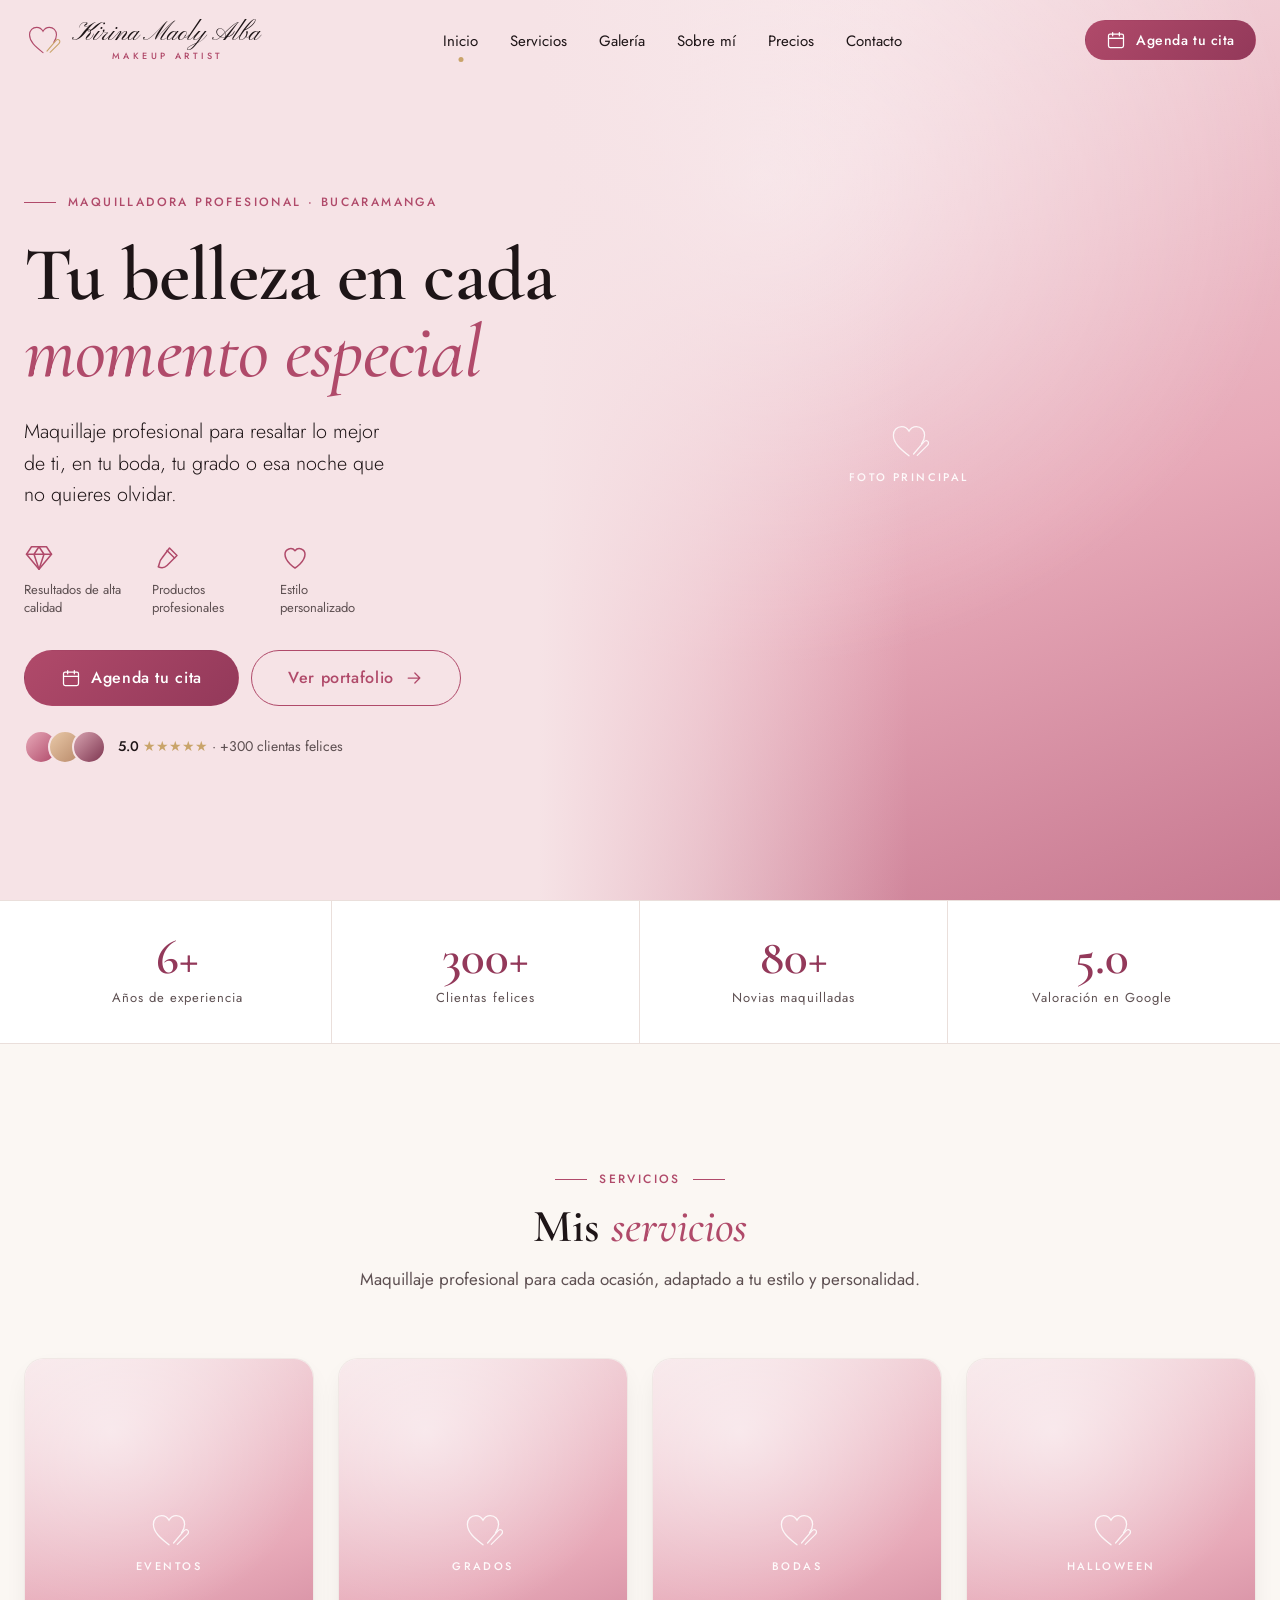
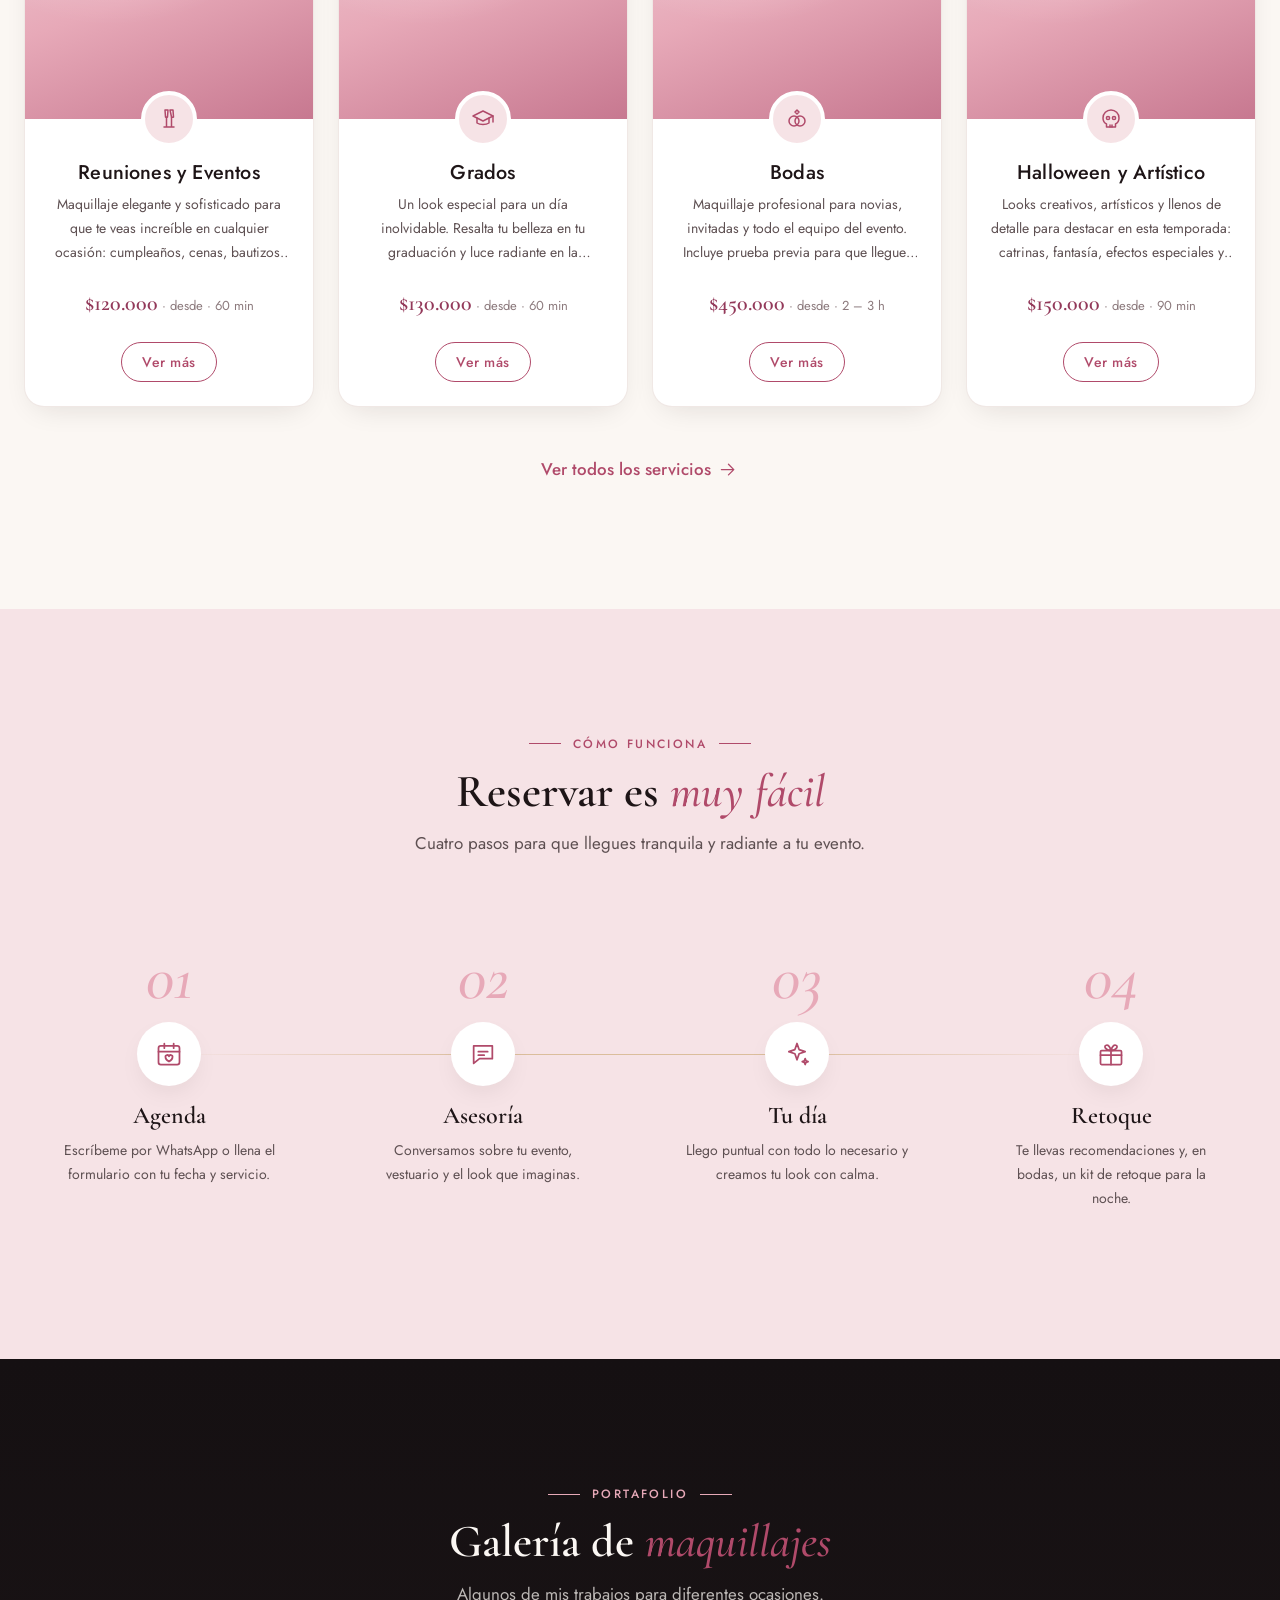
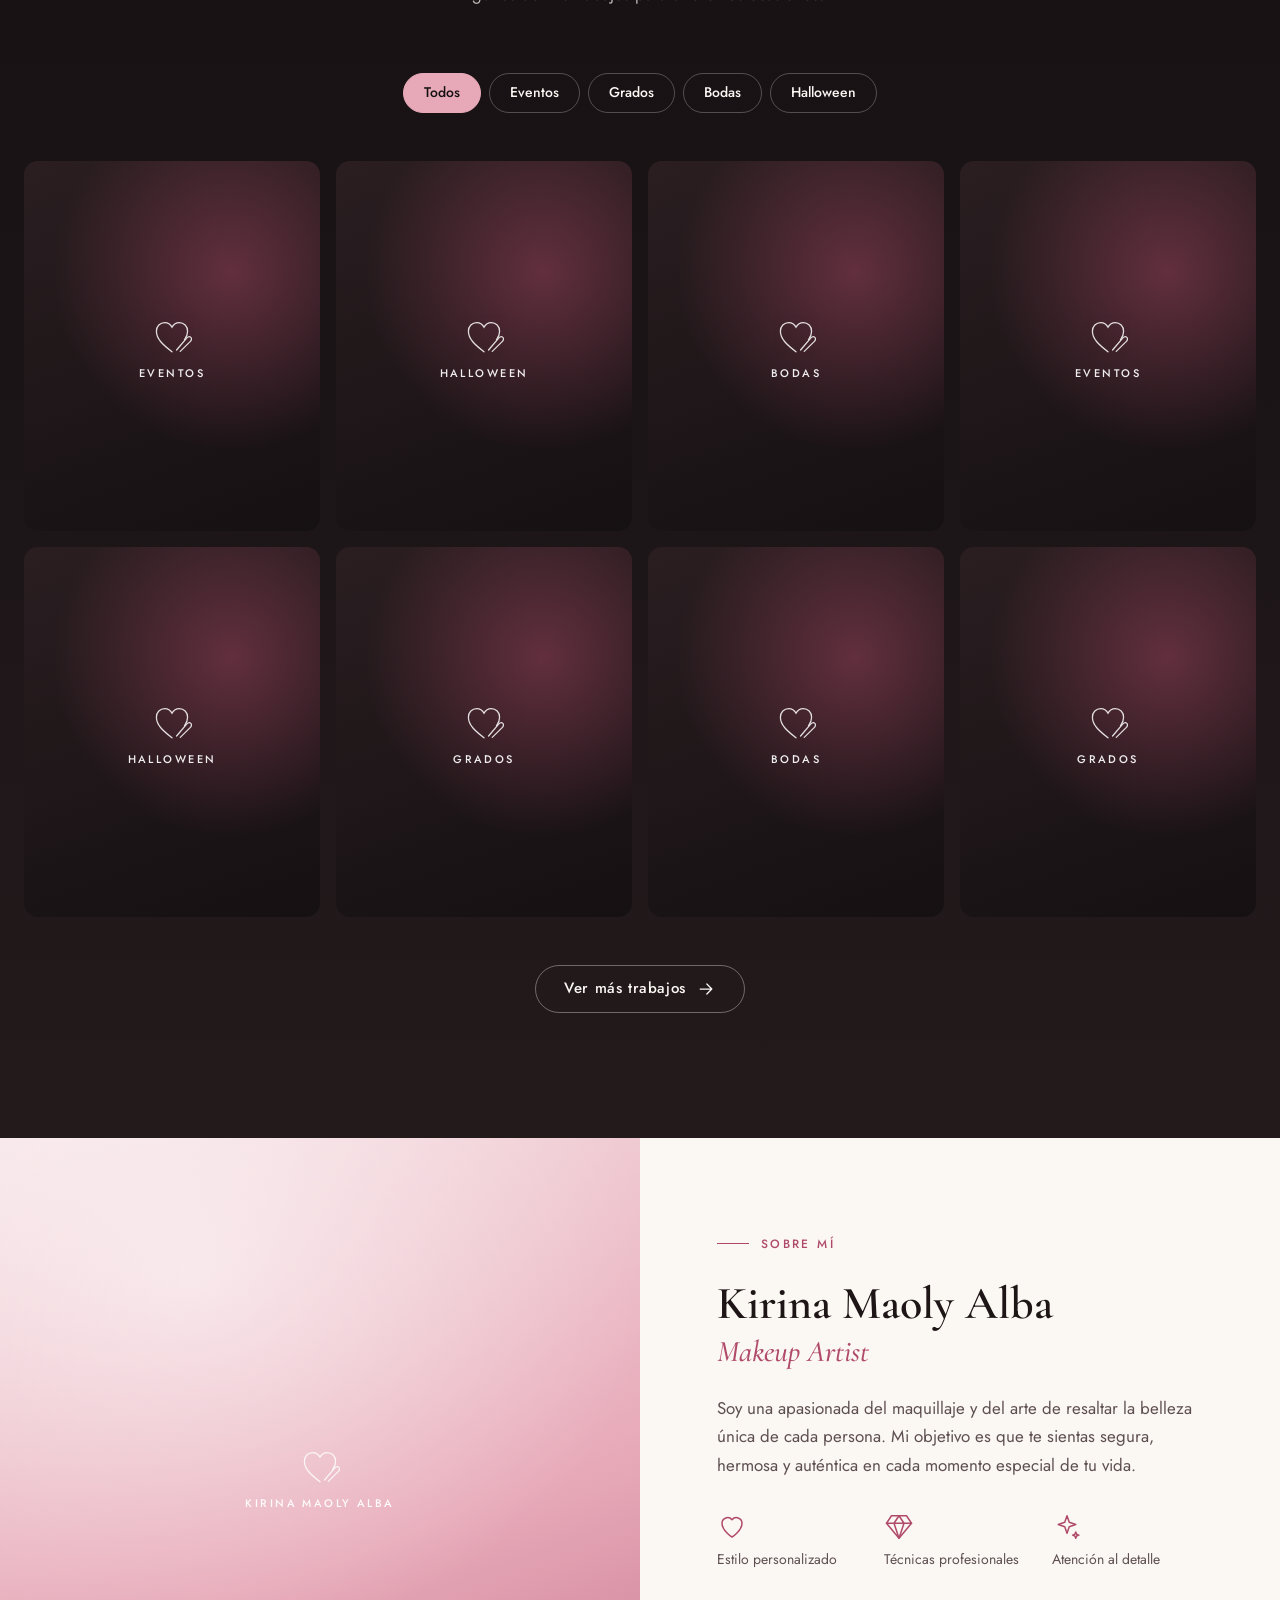
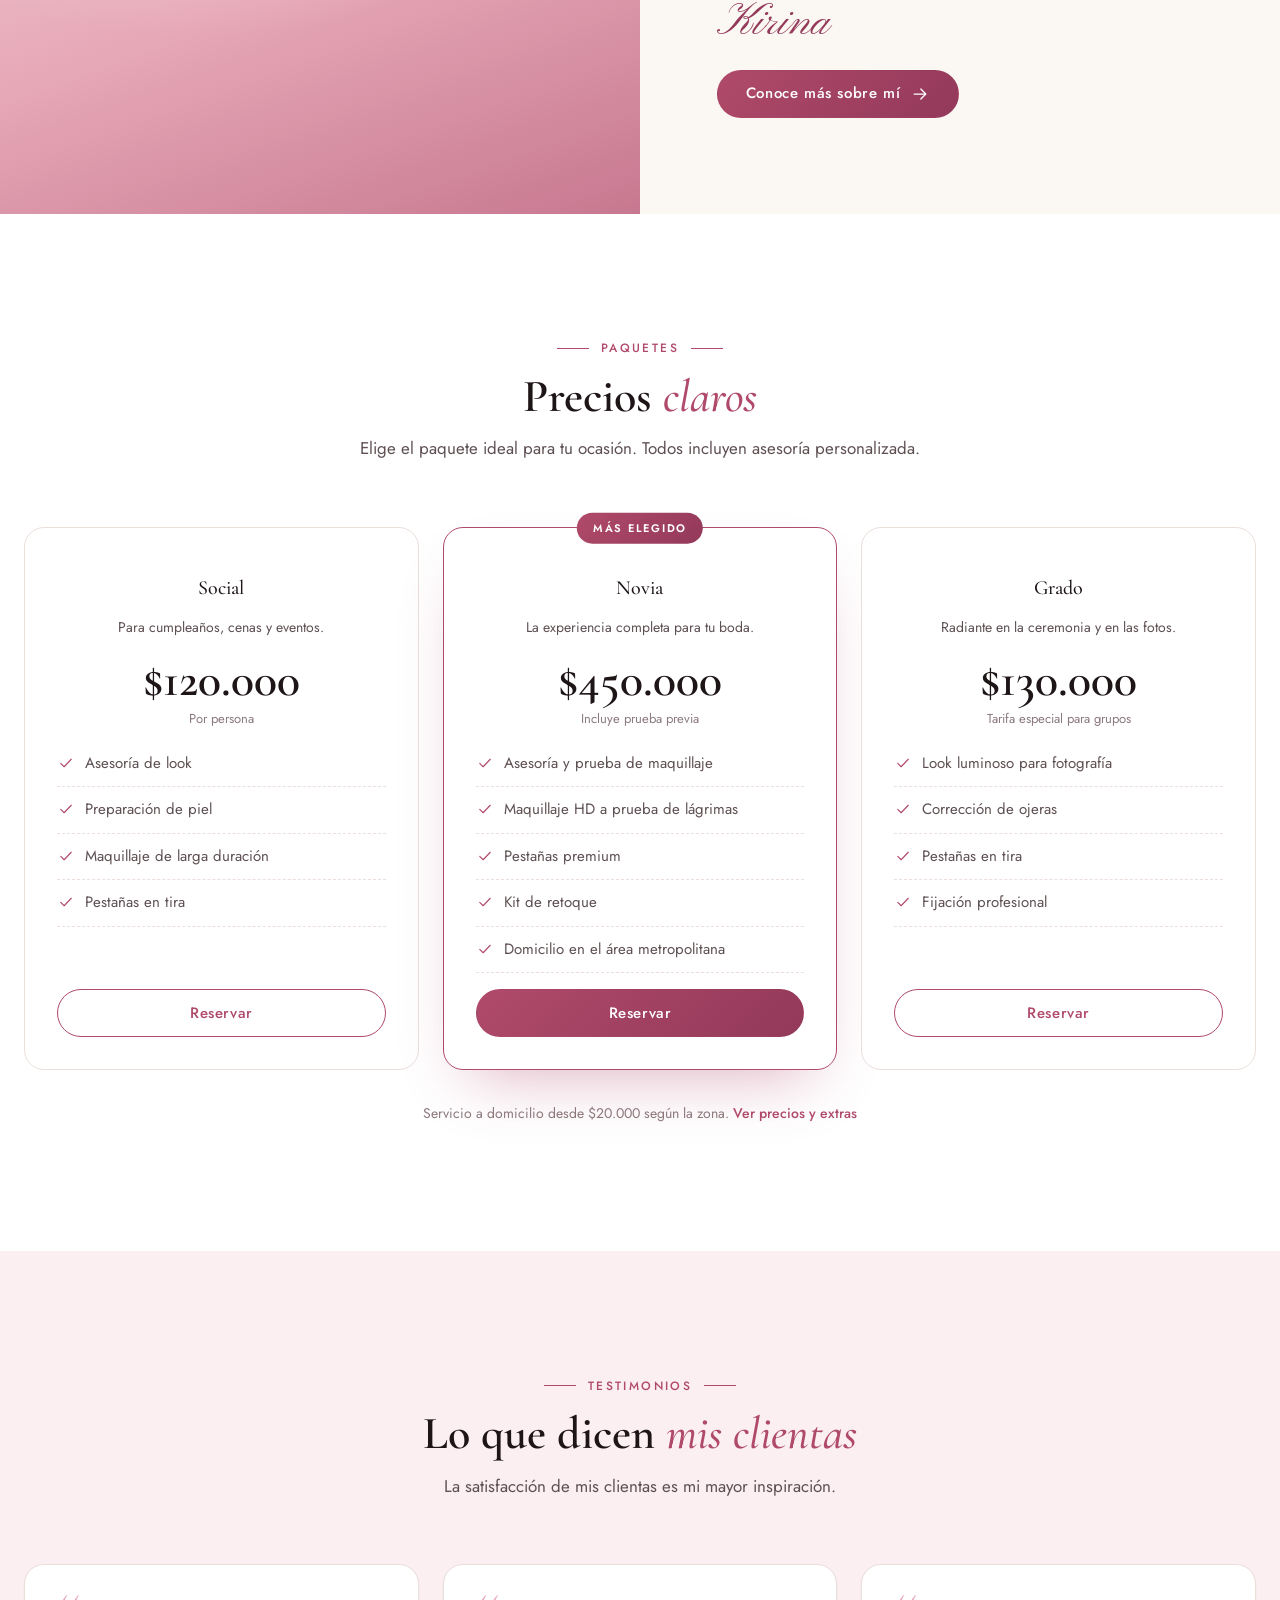
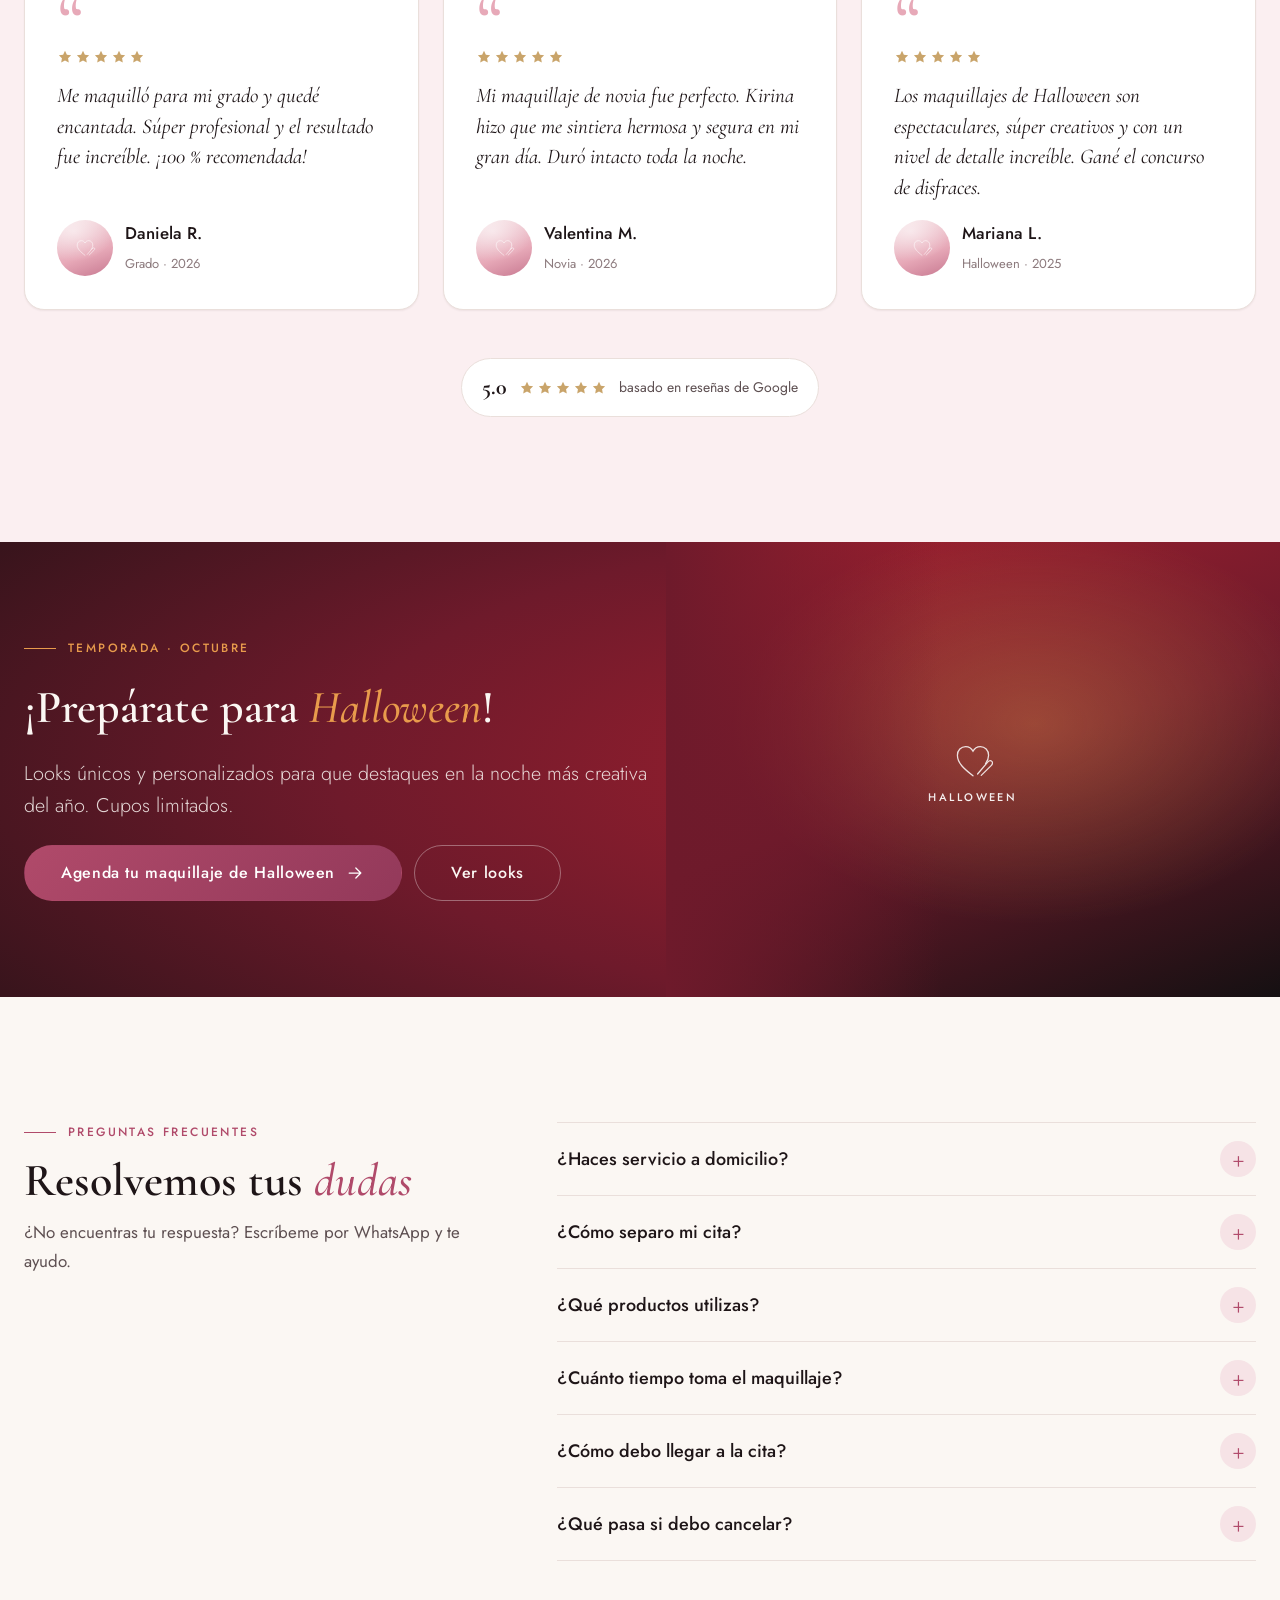
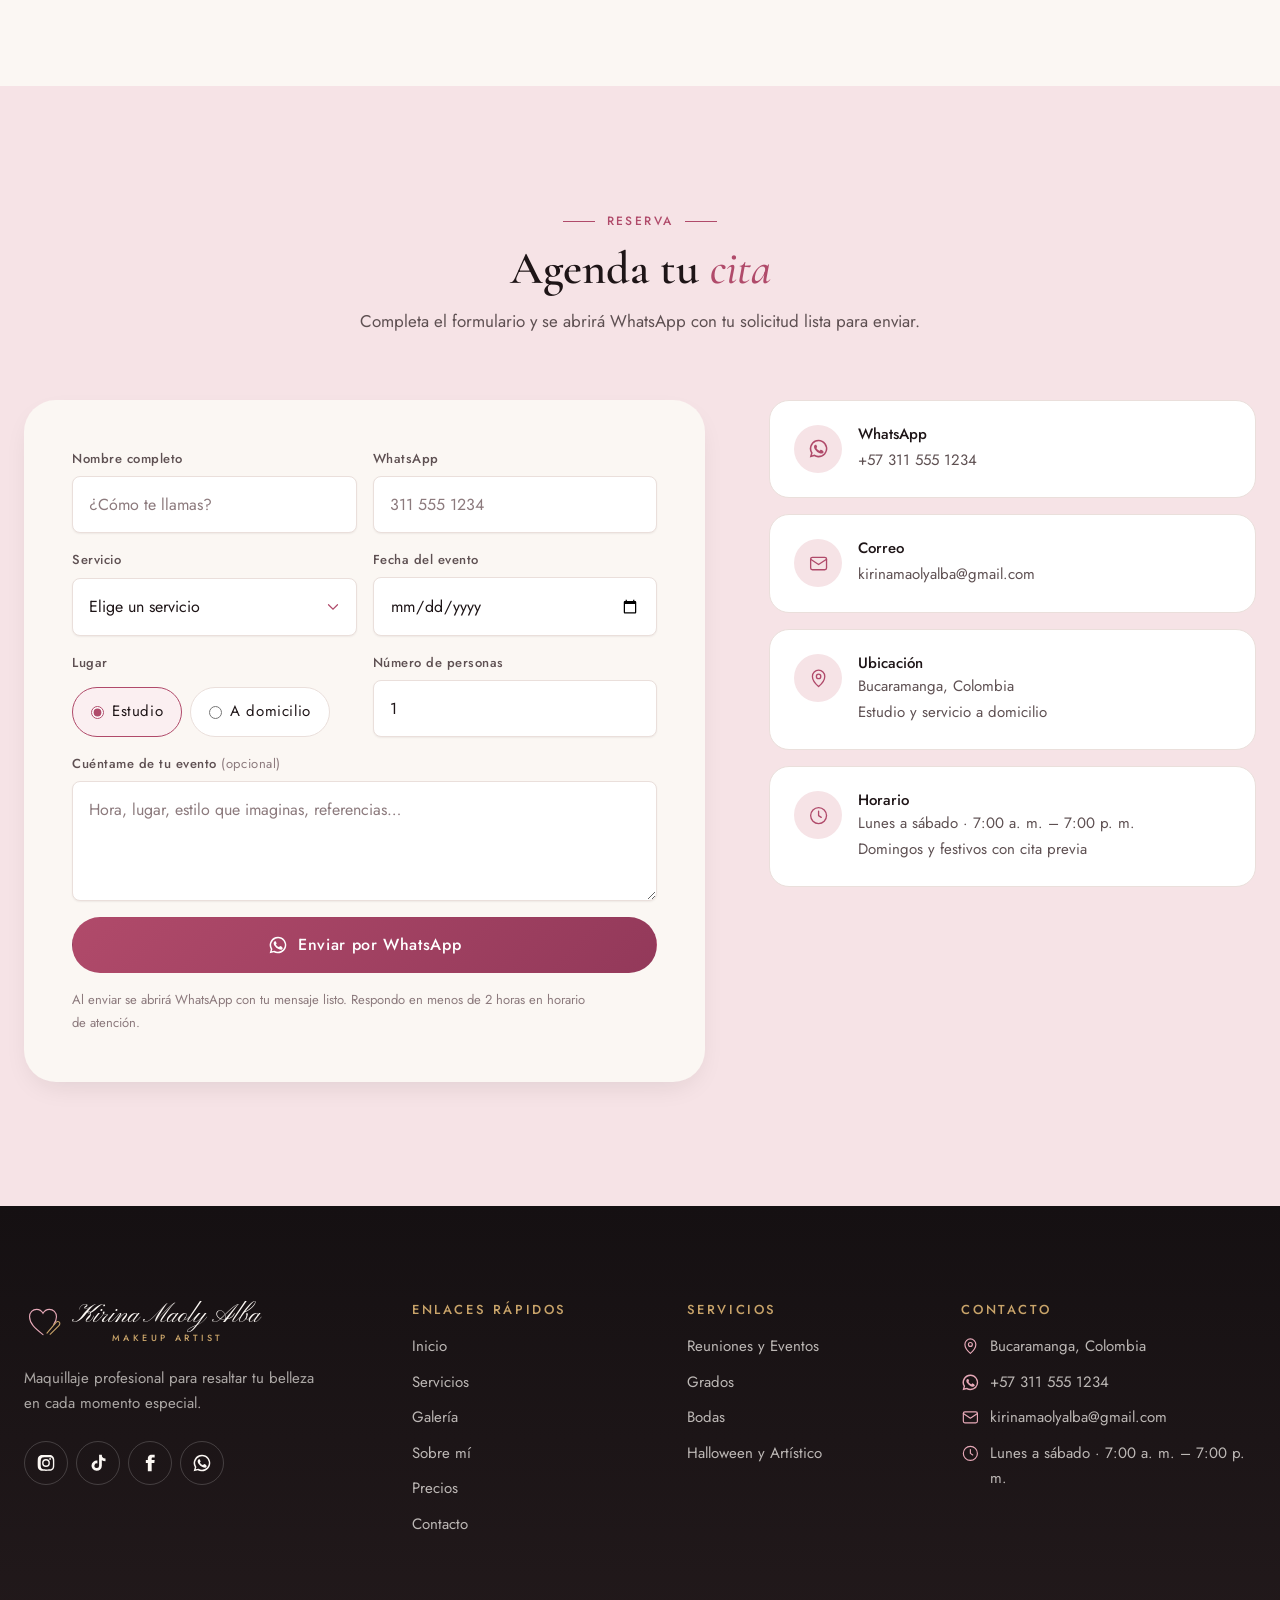
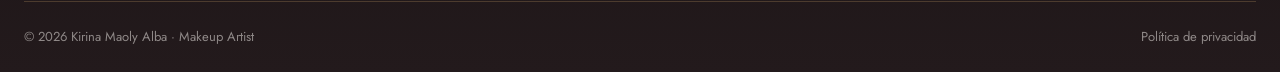
==== commit 897f3fca: "Give inline SVGs intrinsic sizes so pages degrade gracefully without CSS Co-Authored-By: Claude Opus" ====
--- a/index.html
+++ b/index.html
@@ -33,20 +33,20 @@
 <header class="site-header">
   <div class="container">
     <a class="brand" href="index.html" aria-label="Kirina Maoly Alba, inicio">
-      <svg class="brand__mark" viewBox="0 0 48 48" fill="none" stroke="currentColor" stroke-width="1.4" stroke-linecap="round" aria-hidden="true"><path d="M24 40C14 32 7 26 7 17.5 7 12 11 8 16 8c3.5 0 6.4 2 8 5 1.6-3 4.5-5 8-5 5 0 9 4 9 9.5 0 3.5-1.2 6.5-3.4 9.4"/><path d="M29 38l11-13M40 25c1.5-1.6 3.5-1.8 4.6-.8s.8 3.1-.8 4.6L33 39.5" stroke="#C9A46A"/></svg>
+      <svg class="brand__mark" width="38" height="38" viewBox="0 0 48 48" fill="none" stroke="currentColor" stroke-width="1.4" stroke-linecap="round" aria-hidden="true"><path d="M24 40C14 32 7 26 7 17.5 7 12 11 8 16 8c3.5 0 6.4 2 8 5 1.6-3 4.5-5 8-5 5 0 9 4 9 9.5 0 3.5-1.2 6.5-3.4 9.4"/><path d="M29 38l11-13M40 25c1.5-1.6 3.5-1.8 4.6-.8s.8 3.1-.8 4.6L33 39.5" stroke="#C9A46A"/></svg>
       <span class="brand__text"><span class="brand__name">Kirina Maoly Alba</span><span class="brand__tag">Makeup Artist</span></span>
     </a>
     <nav class="nav" aria-label="Principal">
       <ul class="nav__list"><li><a class="nav__link" href="index.html" aria-current="page">Inicio</a></li><li><a class="nav__link" href="servicios/index.html">Servicios</a></li><li><a class="nav__link" href="galeria.html">Galería</a></li><li><a class="nav__link" href="sobre-mi.html">Sobre mí</a></li><li><a class="nav__link" href="precios.html">Precios</a></li><li><a class="nav__link" href="contacto.html">Contacto</a></li></ul>
     </nav>
-    <a class="btn btn--primary btn--sm header-cta" href="contacto.html"><svg class="icon" viewBox="0 0 24 24" aria-hidden="true"><rect x="3" y="5" width="18" height="16" rx="2"/><path d="M3 10h18M8 3v4M16 3v4"/></svg>Agenda tu cita</a>
+    <a class="btn btn--primary btn--sm header-cta" href="contacto.html"><svg class="icon" width="20" height="20" viewBox="0 0 24 24" aria-hidden="true"><rect x="3" y="5" width="18" height="16" rx="2"/><path d="M3 10h18M8 3v4M16 3v4"/></svg>Agenda tu cita</a>
     <button class="menu-toggle" type="button" aria-controls="mobile-menu" aria-expanded="false" aria-label="Abrir menú"><span></span></button>
   </div>
 </header>
 <div class="mobile-menu" id="mobile-menu" aria-hidden="true">
   <nav aria-label="Menú móvil"><ul><li><a href="index.html" aria-current="page">Inicio</a></li><li><a href="servicios/index.html">Servicios</a></li><li><a href="galeria.html">Galería</a></li><li><a href="sobre-mi.html">Sobre mí</a></li><li><a href="precios.html">Precios</a></li><li><a href="contacto.html">Contacto</a></li></ul></nav>
   <div class="mobile-menu__foot">
-    <a class="btn btn--primary btn--lg" href="contacto.html"><svg class="icon" viewBox="0 0 24 24" aria-hidden="true"><rect x="3" y="5" width="18" height="16" rx="2"/><path d="M3 10h18M8 3v4M16 3v4"/></svg>Agenda tu cita</a>
+    <a class="btn btn--primary btn--lg" href="contacto.html"><svg class="icon" width="20" height="20" viewBox="0 0 24 24" aria-hidden="true"><rect x="3" y="5" width="18" height="16" rx="2"/><path d="M3 10h18M8 3v4M16 3v4"/></svg>Agenda tu cita</a>
     <p>Bucaramanga, Colombia · +57 311 555 1234</p>
   </div>
 </div>
@@ -60,13 +60,13 @@
       <h1 class="display hero__title" id="hero-title" data-split><span data-line>Tu belleza</span> <span data-line>en cada</span> <em data-line>momento especial</em></h1>
       <p class="lead">Maquillaje profesional para resaltar lo mejor de ti, en tu boda, tu grado o esa noche que no quieres olvidar.</p>
       <ul class="hero__perks">
-        <li><svg class="icon" viewBox="0 0 24 24" aria-hidden="true"><path d="M6 3h12l4 6-10 12L2 9z"/><path d="M2 9h20M12 21 8 9l4-6 4 6z"/></svg>Resultados de alta calidad</li>
-        <li><svg class="icon" viewBox="0 0 24 24" aria-hidden="true"><path d="M14 4l6 6-8 8c-2 2-5 2-7 1 1-2 1-5 3-7z"/><path d="M12 6l6 6"/></svg>Productos profesionales</li>
-        <li><svg class="icon" viewBox="0 0 24 24" aria-hidden="true"><path d="M12 20s-8-5-8-11a4.5 4.5 0 0 1 8-2.8A4.5 4.5 0 0 1 20 9c0 6-8 11-8 11z"/></svg>Estilo personalizado</li>
+        <li><svg class="icon" width="20" height="20" viewBox="0 0 24 24" aria-hidden="true"><path d="M6 3h12l4 6-10 12L2 9z"/><path d="M2 9h20M12 21 8 9l4-6 4 6z"/></svg>Resultados de alta calidad</li>
+        <li><svg class="icon" width="20" height="20" viewBox="0 0 24 24" aria-hidden="true"><path d="M14 4l6 6-8 8c-2 2-5 2-7 1 1-2 1-5 3-7z"/><path d="M12 6l6 6"/></svg>Productos profesionales</li>
+        <li><svg class="icon" width="20" height="20" viewBox="0 0 24 24" aria-hidden="true"><path d="M12 20s-8-5-8-11a4.5 4.5 0 0 1 8-2.8A4.5 4.5 0 0 1 20 9c0 6-8 11-8 11z"/></svg>Estilo personalizado</li>
       </ul>
       <div class="btn-row">
-        <a class="btn btn--primary btn--lg" href="contacto.html"><svg class="icon" viewBox="0 0 24 24" aria-hidden="true"><rect x="3" y="5" width="18" height="16" rx="2"/><path d="M3 10h18M8 3v4M16 3v4"/></svg>Agenda tu cita</a>
-        <a class="btn btn--secondary btn--lg" href="galeria.html">Ver portafolio<svg class="icon icon--arrow" viewBox="0 0 24 24" aria-hidden="true"><path d="M5 12h14M13 6l6 6-6 6"/></svg></a>
+        <a class="btn btn--primary btn--lg" href="contacto.html"><svg class="icon" width="20" height="20" viewBox="0 0 24 24" aria-hidden="true"><rect x="3" y="5" width="18" height="16" rx="2"/><path d="M3 10h18M8 3v4M16 3v4"/></svg>Agenda tu cita</a>
+        <a class="btn btn--secondary btn--lg" href="galeria.html">Ver portafolio<svg class="icon icon--arrow" width="20" height="20" viewBox="0 0 24 24" aria-hidden="true"><path d="M5 12h14M13 6l6 6-6 6"/></svg></a>
       </div>
       <div class="hero__proof">
         <div class="hero__avatars" aria-hidden="true"><span></span><span></span><span></span></div>
@@ -92,7 +92,7 @@
     <header class="section-head" data-reveal><span class="overline overline--center">Servicios</span><h2>Mis <em>servicios</em></h2><p>Maquillaje profesional para cada ocasión, adaptado a tu estilo y personalidad.</p></header>
     <div class="services-grid"><article class="service-card" data-reveal style="--i:0">
   <div class="media ratio-4x5 " data-label="Eventos"><img src="assets/img/services/eventos.jpg" alt="Maquillaje para reuniones y eventos" loading="lazy" decoding="async"></div>
-  <div class="service-card__icon"><svg class="icon" viewBox="0 0 24 24" aria-hidden="true"><path d="M8 3h3l-.5 7a2.5 2.5 0 0 1-2 0zM13 3h3l.5 7a2.5 2.5 0 0 1-2 0z"/><path d="M9.5 10.3V20M14.5 10.3V20M7 20h5M12 20h5"/></svg></div>
+  <div class="service-card__icon"><svg class="icon" width="20" height="20" viewBox="0 0 24 24" aria-hidden="true"><path d="M8 3h3l-.5 7a2.5 2.5 0 0 1-2 0zM13 3h3l.5 7a2.5 2.5 0 0 1-2 0z"/><path d="M9.5 10.3V20M14.5 10.3V20M7 20h5M12 20h5"/></svg></div>
   <div class="service-card__body">
     <h3 class="h4">Reuniones y Eventos</h3>
     <p>Maquillaje elegante y sofisticado para que te veas increíble en cualquier ocasión: cumpleaños, cenas, bautizos, quinceañeras o una sesión de fotos.</p>
@@ -101,7 +101,7 @@
   </div>
 </article><article class="service-card" data-reveal style="--i:1">
   <div class="media ratio-4x5 " data-label="Grados"><img src="assets/img/services/grados.jpg" alt="Maquillaje para grados" loading="lazy" decoding="async"></div>
-  <div class="service-card__icon"><svg class="icon" viewBox="0 0 24 24" aria-hidden="true"><path d="M2 9l10-5 10 5-10 5z"/><path d="M6 11v5c3 2 9 2 12 0v-5M22 9v6"/></svg></div>
+  <div class="service-card__icon"><svg class="icon" width="20" height="20" viewBox="0 0 24 24" aria-hidden="true"><path d="M2 9l10-5 10 5-10 5z"/><path d="M6 11v5c3 2 9 2 12 0v-5M22 9v6"/></svg></div>
   <div class="service-card__body">
     <h3 class="h4">Grados</h3>
     <p>Un look especial para un día inolvidable. Resalta tu belleza en tu graduación y luce radiante en la ceremonia y en las fotos con tu familia.</p>
@@ -110,7 +110,7 @@
   </div>
 </article><article class="service-card" data-reveal style="--i:2">
   <div class="media ratio-4x5 " data-label="Bodas"><img src="assets/img/services/bodas.jpg" alt="Maquillaje para bodas" loading="lazy" decoding="async"></div>
-  <div class="service-card__icon"><svg class="icon" viewBox="0 0 24 24" aria-hidden="true"><circle cx="9" cy="14" r="5"/><circle cx="15" cy="14" r="5"/><path d="M10 5l2-2 2 2-2 2z"/></svg></div>
+  <div class="service-card__icon"><svg class="icon" width="20" height="20" viewBox="0 0 24 24" aria-hidden="true"><circle cx="9" cy="14" r="5"/><circle cx="15" cy="14" r="5"/><path d="M10 5l2-2 2 2-2 2z"/></svg></div>
   <div class="service-card__body">
     <h3 class="h4">Bodas</h3>
     <p>Maquillaje profesional para novias, invitadas y todo el equipo del evento. Incluye prueba previa para que llegues tranquila a tu gran día.</p>
@@ -119,7 +119,7 @@
   </div>
 </article><article class="service-card" data-reveal style="--i:3">
   <div class="media ratio-4x5 " data-label="Halloween"><img src="assets/img/services/halloween.jpg" alt="Maquillaje para halloween y artístico" loading="lazy" decoding="async"></div>
-  <div class="service-card__icon"><svg class="icon" viewBox="0 0 24 24" aria-hidden="true"><path d="M12 3a8 8 0 0 0-8 8c0 3 1.5 5 3.5 6V20h9v-3c2-1 3.5-3 3.5-6a8 8 0 0 0-8-8z"/><circle cx="9" cy="11" r="1.6"/><circle cx="15" cy="11" r="1.6"/><path d="M11 20v-2M13 20v-2"/></svg></div>
+  <div class="service-card__icon"><svg class="icon" width="20" height="20" viewBox="0 0 24 24" aria-hidden="true"><path d="M12 3a8 8 0 0 0-8 8c0 3 1.5 5 3.5 6V20h9v-3c2-1 3.5-3 3.5-6a8 8 0 0 0-8-8z"/><circle cx="9" cy="11" r="1.6"/><circle cx="15" cy="11" r="1.6"/><path d="M11 20v-2M13 20v-2"/></svg></div>
   <div class="service-card__body">
     <h3 class="h4">Halloween y Artístico</h3>
     <p>Looks creativos, artísticos y llenos de detalle para destacar en esta temporada: catrinas, fantasía, efectos especiales y caracterización.</p>
@@ -127,7 +127,7 @@
     <div class="btn-row"><a class="btn btn--secondary btn--sm" href="servicios/halloween.html">Ver más</a></div>
   </div>
 </article></div>
-    <div class="text-center mt-7"><a class="link" href="servicios/index.html">Ver todos los servicios<svg class="icon icon--arrow" viewBox="0 0 24 24" aria-hidden="true"><path d="M5 12h14M13 6l6 6-6 6"/></svg></a></div>
+    <div class="text-center mt-7"><a class="link" href="servicios/index.html">Ver todos los servicios<svg class="icon icon--arrow" width="20" height="20" viewBox="0 0 24 24" aria-hidden="true"><path d="M5 12h14M13 6l6 6-6 6"/></svg></a></div>
   </div>
 </section>
 
@@ -136,22 +136,22 @@
     <header class="section-head" data-reveal><span class="overline overline--center">Cómo funciona</span><h2>Reservar es <em>muy fácil</em></h2><p>Cuatro pasos para que llegues tranquila y radiante a tu evento.</p></header>
     <div class="process-grid"><div class="step" data-reveal style="--i:0">
   <div class="step__num">01</div>
-  <div class="step__icon"><svg class="icon" viewBox="0 0 24 24" aria-hidden="true"><rect x="3" y="5" width="18" height="16" rx="2"/><path d="M3 10h18M8 3v4M16 3v4"/><path d="M12 18.5s-3-1.8-3-3.8a1.5 1.5 0 0 1 3-.6 1.5 1.5 0 0 1 3 .6c0 2-3 3.8-3 3.8z"/></svg></div>
+  <div class="step__icon"><svg class="icon" width="20" height="20" viewBox="0 0 24 24" aria-hidden="true"><rect x="3" y="5" width="18" height="16" rx="2"/><path d="M3 10h18M8 3v4M16 3v4"/><path d="M12 18.5s-3-1.8-3-3.8a1.5 1.5 0 0 1 3-.6 1.5 1.5 0 0 1 3 .6c0 2-3 3.8-3 3.8z"/></svg></div>
   <h3>Agenda</h3>
   <p>Escríbeme por WhatsApp o llena el formulario con tu fecha y servicio.</p>
 </div><div class="step" data-reveal style="--i:1">
   <div class="step__num">02</div>
-  <div class="step__icon"><svg class="icon" viewBox="0 0 24 24" aria-hidden="true"><path d="M4 5h16v11H9l-5 4z"/><path d="M8 10h8M8 13h5"/></svg></div>
+  <div class="step__icon"><svg class="icon" width="20" height="20" viewBox="0 0 24 24" aria-hidden="true"><path d="M4 5h16v11H9l-5 4z"/><path d="M8 10h8M8 13h5"/></svg></div>
   <h3>Asesoría</h3>
   <p>Conversamos sobre tu evento, vestuario y el look que imaginas.</p>
 </div><div class="step" data-reveal style="--i:2">
   <div class="step__num">03</div>
-  <div class="step__icon"><svg class="icon" viewBox="0 0 24 24" aria-hidden="true"><path d="M12 3l1.8 5.2L19 10l-5.2 1.8L12 17l-1.8-5.2L5 10l5.2-1.8z"/><path d="M19 16l.7 1.8 1.8.7-1.8.7L19 21l-.7-1.8-1.8-.7 1.8-.7z"/></svg></div>
+  <div class="step__icon"><svg class="icon" width="20" height="20" viewBox="0 0 24 24" aria-hidden="true"><path d="M12 3l1.8 5.2L19 10l-5.2 1.8L12 17l-1.8-5.2L5 10l5.2-1.8z"/><path d="M19 16l.7 1.8 1.8.7-1.8.7L19 21l-.7-1.8-1.8-.7 1.8-.7z"/></svg></div>
   <h3>Tu día</h3>
   <p>Llego puntual con todo lo necesario y creamos tu look con calma.</p>
 </div><div class="step" data-reveal style="--i:3">
   <div class="step__num">04</div>
-  <div class="step__icon"><svg class="icon" viewBox="0 0 24 24" aria-hidden="true"><rect x="3" y="9" width="18" height="12" rx="1"/><path d="M3 13h18M12 9v12M12 9S10.5 4 8 4.5 7 9 12 9zM12 9s1.5-5 4-4.5S17 9 12 9z"/></svg></div>
+  <div class="step__icon"><svg class="icon" width="20" height="20" viewBox="0 0 24 24" aria-hidden="true"><rect x="3" y="9" width="18" height="12" rx="1"/><path d="M3 13h18M12 9v12M12 9S10.5 4 8 4.5 7 9 12 9zM12 9s1.5-5 4-4.5S17 9 12 9z"/></svg></div>
   <h3>Retoque</h3>
   <p>Te llevas recomendaciones y, en bodas, un kit de retoque para la noche.</p>
 </div></div>
@@ -165,31 +165,31 @@
   <div class="chips" role="group" aria-label="Filtrar galería" data-reveal><button class="chip" type="button" data-filter="todos" aria-pressed="true">Todos</button><button class="chip" type="button" data-filter="eventos" aria-pressed="false">Eventos</button><button class="chip" type="button" data-filter="grados" aria-pressed="false">Grados</button><button class="chip" type="button" data-filter="bodas" aria-pressed="false">Bodas</button><button class="chip" type="button" data-filter="halloween" aria-pressed="false">Halloween</button></div>
   <div class="gallery-grid mt-7"><button class="gallery-item" type="button" data-cat="eventos" data-full="assets/img/gallery/g01.jpg" data-caption="Glam nude con delineado suave" aria-label="Ampliar: Glam nude con delineado suave">
   <div class="media ratio-4x5 media--dark " data-label="Eventos"><img src="assets/img/gallery/g01.jpg" alt="Glam nude con delineado suave" loading="lazy" decoding="async"></div>
-  <span class="gallery-item__overlay"><span>Eventos</span><svg class="icon" viewBox="0 0 24 24" aria-hidden="true"><circle cx="11" cy="11" r="7"/><path d="M20 20l-4-4"/></svg></span>
+  <span class="gallery-item__overlay"><span>Eventos</span><svg class="icon" width="20" height="20" viewBox="0 0 24 24" aria-hidden="true"><circle cx="11" cy="11" r="7"/><path d="M20 20l-4-4"/></svg></span>
 </button><button class="gallery-item" type="button" data-cat="halloween" data-full="assets/img/gallery/g02.jpg" data-caption="Catrina con rosas rojas" aria-label="Ampliar: Catrina con rosas rojas">
   <div class="media ratio-4x5 media--dark " data-label="Halloween"><img src="assets/img/gallery/g02.jpg" alt="Catrina con rosas rojas" loading="lazy" decoding="async"></div>
-  <span class="gallery-item__overlay"><span>Halloween</span><svg class="icon" viewBox="0 0 24 24" aria-hidden="true"><circle cx="11" cy="11" r="7"/><path d="M20 20l-4-4"/></svg></span>
+  <span class="gallery-item__overlay"><span>Halloween</span><svg class="icon" width="20" height="20" viewBox="0 0 24 24" aria-hidden="true"><circle cx="11" cy="11" r="7"/><path d="M20 20l-4-4"/></svg></span>
 </button><button class="gallery-item" type="button" data-cat="bodas" data-full="assets/img/gallery/g03.jpg" data-caption="Novia luminosa con velo" aria-label="Ampliar: Novia luminosa con velo">
   <div class="media ratio-4x5 media--dark " data-label="Bodas"><img src="assets/img/gallery/g03.jpg" alt="Novia luminosa con velo" loading="lazy" decoding="async"></div>
-  <span class="gallery-item__overlay"><span>Bodas</span><svg class="icon" viewBox="0 0 24 24" aria-hidden="true"><circle cx="11" cy="11" r="7"/><path d="M20 20l-4-4"/></svg></span>
+  <span class="gallery-item__overlay"><span>Bodas</span><svg class="icon" width="20" height="20" viewBox="0 0 24 24" aria-hidden="true"><circle cx="11" cy="11" r="7"/><path d="M20 20l-4-4"/></svg></span>
 </button><button class="gallery-item" type="button" data-cat="eventos" data-full="assets/img/gallery/g04.jpg" data-caption="Ahumado en tonos cálidos" aria-label="Ampliar: Ahumado en tonos cálidos">
   <div class="media ratio-4x5 media--dark " data-label="Eventos"><img src="assets/img/gallery/g04.jpg" alt="Ahumado en tonos cálidos" loading="lazy" decoding="async"></div>
-  <span class="gallery-item__overlay"><span>Eventos</span><svg class="icon" viewBox="0 0 24 24" aria-hidden="true"><circle cx="11" cy="11" r="7"/><path d="M20 20l-4-4"/></svg></span>
+  <span class="gallery-item__overlay"><span>Eventos</span><svg class="icon" width="20" height="20" viewBox="0 0 24 24" aria-hidden="true"><circle cx="11" cy="11" r="7"/><path d="M20 20l-4-4"/></svg></span>
 </button><button class="gallery-item" type="button" data-cat="halloween" data-full="assets/img/gallery/g05.jpg" data-caption="Fantasía helada con pedrería" aria-label="Ampliar: Fantasía helada con pedrería">
   <div class="media ratio-4x5 media--dark " data-label="Halloween"><img src="assets/img/gallery/g05.jpg" alt="Fantasía helada con pedrería" loading="lazy" decoding="async"></div>
-  <span class="gallery-item__overlay"><span>Halloween</span><svg class="icon" viewBox="0 0 24 24" aria-hidden="true"><circle cx="11" cy="11" r="7"/><path d="M20 20l-4-4"/></svg></span>
+  <span class="gallery-item__overlay"><span>Halloween</span><svg class="icon" width="20" height="20" viewBox="0 0 24 24" aria-hidden="true"><circle cx="11" cy="11" r="7"/><path d="M20 20l-4-4"/></svg></span>
 </button><button class="gallery-item" type="button" data-cat="grados" data-full="assets/img/gallery/g06.jpg" data-caption="Grado con labios rosados" aria-label="Ampliar: Grado con labios rosados">
   <div class="media ratio-4x5 media--dark " data-label="Grados"><img src="assets/img/gallery/g06.jpg" alt="Grado con labios rosados" loading="lazy" decoding="async"></div>
-  <span class="gallery-item__overlay"><span>Grados</span><svg class="icon" viewBox="0 0 24 24" aria-hidden="true"><circle cx="11" cy="11" r="7"/><path d="M20 20l-4-4"/></svg></span>
+  <span class="gallery-item__overlay"><span>Grados</span><svg class="icon" width="20" height="20" viewBox="0 0 24 24" aria-hidden="true"><circle cx="11" cy="11" r="7"/><path d="M20 20l-4-4"/></svg></span>
 </button><button class="gallery-item" type="button" data-cat="bodas" data-full="assets/img/gallery/g07.jpg" data-caption="Novia romántica con flores" aria-label="Ampliar: Novia romántica con flores">
   <div class="media ratio-4x5 media--dark " data-label="Bodas"><img src="assets/img/gallery/g07.jpg" alt="Novia romántica con flores" loading="lazy" decoding="async"></div>
-  <span class="gallery-item__overlay"><span>Bodas</span><svg class="icon" viewBox="0 0 24 24" aria-hidden="true"><circle cx="11" cy="11" r="7"/><path d="M20 20l-4-4"/></svg></span>
+  <span class="gallery-item__overlay"><span>Bodas</span><svg class="icon" width="20" height="20" viewBox="0 0 24 24" aria-hidden="true"><circle cx="11" cy="11" r="7"/><path d="M20 20l-4-4"/></svg></span>
 </button><button class="gallery-item" type="button" data-cat="grados" data-full="assets/img/gallery/g08.jpg" data-caption="Look fresco para graduación" aria-label="Ampliar: Look fresco para graduación">
   <div class="media ratio-4x5 media--dark " data-label="Grados"><img src="assets/img/gallery/g08.jpg" alt="Look fresco para graduación" loading="lazy" decoding="async"></div>
-  <span class="gallery-item__overlay"><span>Grados</span><svg class="icon" viewBox="0 0 24 24" aria-hidden="true"><circle cx="11" cy="11" r="7"/><path d="M20 20l-4-4"/></svg></span>
+  <span class="gallery-item__overlay"><span>Grados</span><svg class="icon" width="20" height="20" viewBox="0 0 24 24" aria-hidden="true"><circle cx="11" cy="11" r="7"/><path d="M20 20l-4-4"/></svg></span>
 </button></div>
 </div>
-    <div class="text-center mt-7"><a class="btn btn--dark" href="galeria.html">Ver más trabajos<svg class="icon icon--arrow" viewBox="0 0 24 24" aria-hidden="true"><path d="M5 12h14M13 6l6 6-6 6"/></svg></a></div>
+    <div class="text-center mt-7"><a class="btn btn--dark" href="galeria.html">Ver más trabajos<svg class="icon icon--arrow" width="20" height="20" viewBox="0 0 24 24" aria-hidden="true"><path d="M5 12h14M13 6l6 6-6 6"/></svg></a></div>
   </div>
 </section>
 
@@ -200,12 +200,12 @@
     <div class="about__name"><h2>Kirina Maoly Alba</h2><span class="h3">Makeup Artist</span></div>
     <p>Soy una apasionada del maquillaje y del arte de resaltar la belleza única de cada persona. Mi objetivo es que te sientas segura, hermosa y auténtica en cada momento especial de tu vida.</p>
     <ul class="values">
-      <li><svg class="icon" viewBox="0 0 24 24" aria-hidden="true"><path d="M12 20s-8-5-8-11a4.5 4.5 0 0 1 8-2.8A4.5 4.5 0 0 1 20 9c0 6-8 11-8 11z"/></svg>Estilo personalizado</li>
-      <li><svg class="icon" viewBox="0 0 24 24" aria-hidden="true"><path d="M6 3h12l4 6-10 12L2 9z"/><path d="M2 9h20M12 21 8 9l4-6 4 6z"/></svg>Técnicas profesionales</li>
-      <li><svg class="icon" viewBox="0 0 24 24" aria-hidden="true"><path d="M12 3l1.8 5.2L19 10l-5.2 1.8L12 17l-1.8-5.2L5 10l5.2-1.8z"/><path d="M19 16l.7 1.8 1.8.7-1.8.7L19 21l-.7-1.8-1.8-.7 1.8-.7z"/></svg>Atención al detalle</li>
+      <li><svg class="icon" width="20" height="20" viewBox="0 0 24 24" aria-hidden="true"><path d="M12 20s-8-5-8-11a4.5 4.5 0 0 1 8-2.8A4.5 4.5 0 0 1 20 9c0 6-8 11-8 11z"/></svg>Estilo personalizado</li>
+      <li><svg class="icon" width="20" height="20" viewBox="0 0 24 24" aria-hidden="true"><path d="M6 3h12l4 6-10 12L2 9z"/><path d="M2 9h20M12 21 8 9l4-6 4 6z"/></svg>Técnicas profesionales</li>
+      <li><svg class="icon" width="20" height="20" viewBox="0 0 24 24" aria-hidden="true"><path d="M12 3l1.8 5.2L19 10l-5.2 1.8L12 17l-1.8-5.2L5 10l5.2-1.8z"/><path d="M19 16l.7 1.8 1.8.7-1.8.7L19 21l-.7-1.8-1.8-.7 1.8-.7z"/></svg>Atención al detalle</li>
     </ul>
     <div class="signature" aria-hidden="true">Kirina</div>
-    <div><a class="btn btn--primary" href="sobre-mi.html">Conoce más sobre mí<svg class="icon icon--arrow" viewBox="0 0 24 24" aria-hidden="true"><path d="M5 12h14M13 6l6 6-6 6"/></svg></a></div>
+    <div><a class="btn btn--primary" href="sobre-mi.html">Conoce más sobre mí<svg class="icon icon--arrow" width="20" height="20" viewBox="0 0 24 24" aria-hidden="true"><path d="M5 12h14M13 6l6 6-6 6"/></svg></a></div>
   </div>
 </section>
 
@@ -217,21 +217,21 @@
   <h3 class="price-card__name">Social</h3>
   <p class="price-card__desc">Para cumpleaños, cenas y eventos.</p>
   <div class="price-card__value">$120.000<small>Por persona</small></div>
-  <ul class="check-list"><li><svg class="icon" viewBox="0 0 24 24" aria-hidden="true"><path d="M5 12.5l4.5 4.5L19 7"/></svg><span>Asesoría de look</span></li><li><svg class="icon" viewBox="0 0 24 24" aria-hidden="true"><path d="M5 12.5l4.5 4.5L19 7"/></svg><span>Preparación de piel</span></li><li><svg class="icon" viewBox="0 0 24 24" aria-hidden="true"><path d="M5 12.5l4.5 4.5L19 7"/></svg><span>Maquillaje de larga duración</span></li><li><svg class="icon" viewBox="0 0 24 24" aria-hidden="true"><path d="M5 12.5l4.5 4.5L19 7"/></svg><span>Pestañas en tira</span></li></ul>
+  <ul class="check-list"><li><svg class="icon" width="20" height="20" viewBox="0 0 24 24" aria-hidden="true"><path d="M5 12.5l4.5 4.5L19 7"/></svg><span>Asesoría de look</span></li><li><svg class="icon" width="20" height="20" viewBox="0 0 24 24" aria-hidden="true"><path d="M5 12.5l4.5 4.5L19 7"/></svg><span>Preparación de piel</span></li><li><svg class="icon" width="20" height="20" viewBox="0 0 24 24" aria-hidden="true"><path d="M5 12.5l4.5 4.5L19 7"/></svg><span>Maquillaje de larga duración</span></li><li><svg class="icon" width="20" height="20" viewBox="0 0 24 24" aria-hidden="true"><path d="M5 12.5l4.5 4.5L19 7"/></svg><span>Pestañas en tira</span></li></ul>
   <a class="btn btn--secondary btn--block" href="contacto.html?servicio=eventos">Reservar</a>
 </article><article class="price-card price-card--featured" data-reveal style="--i:1">
   <span class="price-card__tag">Más elegido</span>
   <h3 class="price-card__name">Novia</h3>
   <p class="price-card__desc">La experiencia completa para tu boda.</p>
   <div class="price-card__value">$450.000<small>Incluye prueba previa</small></div>
-  <ul class="check-list"><li><svg class="icon" viewBox="0 0 24 24" aria-hidden="true"><path d="M5 12.5l4.5 4.5L19 7"/></svg><span>Asesoría y prueba de maquillaje</span></li><li><svg class="icon" viewBox="0 0 24 24" aria-hidden="true"><path d="M5 12.5l4.5 4.5L19 7"/></svg><span>Maquillaje HD a prueba de lágrimas</span></li><li><svg class="icon" viewBox="0 0 24 24" aria-hidden="true"><path d="M5 12.5l4.5 4.5L19 7"/></svg><span>Pestañas premium</span></li><li><svg class="icon" viewBox="0 0 24 24" aria-hidden="true"><path d="M5 12.5l4.5 4.5L19 7"/></svg><span>Kit de retoque</span></li><li><svg class="icon" viewBox="0 0 24 24" aria-hidden="true"><path d="M5 12.5l4.5 4.5L19 7"/></svg><span>Domicilio en el área metropolitana</span></li></ul>
+  <ul class="check-list"><li><svg class="icon" width="20" height="20" viewBox="0 0 24 24" aria-hidden="true"><path d="M5 12.5l4.5 4.5L19 7"/></svg><span>Asesoría y prueba de maquillaje</span></li><li><svg class="icon" width="20" height="20" viewBox="0 0 24 24" aria-hidden="true"><path d="M5 12.5l4.5 4.5L19 7"/></svg><span>Maquillaje HD a prueba de lágrimas</span></li><li><svg class="icon" width="20" height="20" viewBox="0 0 24 24" aria-hidden="true"><path d="M5 12.5l4.5 4.5L19 7"/></svg><span>Pestañas premium</span></li><li><svg class="icon" width="20" height="20" viewBox="0 0 24 24" aria-hidden="true"><path d="M5 12.5l4.5 4.5L19 7"/></svg><span>Kit de retoque</span></li><li><svg class="icon" width="20" height="20" viewBox="0 0 24 24" aria-hidden="true"><path d="M5 12.5l4.5 4.5L19 7"/></svg><span>Domicilio en el área metropolitana</span></li></ul>
   <a class="btn btn--primary btn--block" href="contacto.html?servicio=bodas">Reservar</a>
 </article><article class="price-card" data-reveal style="--i:2">
   
   <h3 class="price-card__name">Grado</h3>
   <p class="price-card__desc">Radiante en la ceremonia y en las fotos.</p>
   <div class="price-card__value">$130.000<small>Tarifa especial para grupos</small></div>
-  <ul class="check-list"><li><svg class="icon" viewBox="0 0 24 24" aria-hidden="true"><path d="M5 12.5l4.5 4.5L19 7"/></svg><span>Look luminoso para fotografía</span></li><li><svg class="icon" viewBox="0 0 24 24" aria-hidden="true"><path d="M5 12.5l4.5 4.5L19 7"/></svg><span>Corrección de ojeras</span></li><li><svg class="icon" viewBox="0 0 24 24" aria-hidden="true"><path d="M5 12.5l4.5 4.5L19 7"/></svg><span>Pestañas en tira</span></li><li><svg class="icon" viewBox="0 0 24 24" aria-hidden="true"><path d="M5 12.5l4.5 4.5L19 7"/></svg><span>Fijación profesional</span></li></ul>
+  <ul class="check-list"><li><svg class="icon" width="20" height="20" viewBox="0 0 24 24" aria-hidden="true"><path d="M5 12.5l4.5 4.5L19 7"/></svg><span>Look luminoso para fotografía</span></li><li><svg class="icon" width="20" height="20" viewBox="0 0 24 24" aria-hidden="true"><path d="M5 12.5l4.5 4.5L19 7"/></svg><span>Corrección de ojeras</span></li><li><svg class="icon" width="20" height="20" viewBox="0 0 24 24" aria-hidden="true"><path d="M5 12.5l4.5 4.5L19 7"/></svg><span>Pestañas en tira</span></li><li><svg class="icon" width="20" height="20" viewBox="0 0 24 24" aria-hidden="true"><path d="M5 12.5l4.5 4.5L19 7"/></svg><span>Fijación profesional</span></li></ul>
   <a class="btn btn--secondary btn--block" href="contacto.html?servicio=grados">Reservar</a>
 </article></div>
     <p class="pricing-note">Servicio a domicilio desde $20.000 según la zona. <a class="link" href="precios.html">Ver precios y extras</a></p>
@@ -243,21 +243,21 @@
     <header class="section-head" data-reveal><span class="overline overline--center">Testimonios</span><h2>Lo que dicen <em>mis clientas</em></h2><p>La satisfacción de mis clientas es mi mayor inspiración.</p></header>
     <div class="testimonials-track"><figure class="testimonial" data-reveal style="--i:0">
   <div class="testimonial__quote" aria-hidden="true">“</div>
-  <div class="stars" aria-label="5 de 5 estrellas"><svg class="icon icon--fill" viewBox="0 0 24 24" aria-hidden="true"><path d="M12 2.8l2.8 5.8 6.4.9-4.6 4.5 1.1 6.3L12 17.3l-5.7 3 1.1-6.3L2.8 9.5l6.4-.9z"/></svg><svg class="icon icon--fill" viewBox="0 0 24 24" aria-hidden="true"><path d="M12 2.8l2.8 5.8 6.4.9-4.6 4.5 1.1 6.3L12 17.3l-5.7 3 1.1-6.3L2.8 9.5l6.4-.9z"/></svg><svg class="icon icon--fill" viewBox="0 0 24 24" aria-hidden="true"><path d="M12 2.8l2.8 5.8 6.4.9-4.6 4.5 1.1 6.3L12 17.3l-5.7 3 1.1-6.3L2.8 9.5l6.4-.9z"/></svg><svg class="icon icon--fill" viewBox="0 0 24 24" aria-hidden="true"><path d="M12 2.8l2.8 5.8 6.4.9-4.6 4.5 1.1 6.3L12 17.3l-5.7 3 1.1-6.3L2.8 9.5l6.4-.9z"/></svg><svg class="icon icon--fill" viewBox="0 0 24 24" aria-hidden="true"><path d="M12 2.8l2.8 5.8 6.4.9-4.6 4.5 1.1 6.3L12 17.3l-5.7 3 1.1-6.3L2.8 9.5l6.4-.9z"/></svg></div>
+  <div class="stars" aria-label="5 de 5 estrellas"><svg class="icon icon--fill" width="20" height="20" viewBox="0 0 24 24" aria-hidden="true"><path d="M12 2.8l2.8 5.8 6.4.9-4.6 4.5 1.1 6.3L12 17.3l-5.7 3 1.1-6.3L2.8 9.5l6.4-.9z"/></svg><svg class="icon icon--fill" width="20" height="20" viewBox="0 0 24 24" aria-hidden="true"><path d="M12 2.8l2.8 5.8 6.4.9-4.6 4.5 1.1 6.3L12 17.3l-5.7 3 1.1-6.3L2.8 9.5l6.4-.9z"/></svg><svg class="icon icon--fill" width="20" height="20" viewBox="0 0 24 24" aria-hidden="true"><path d="M12 2.8l2.8 5.8 6.4.9-4.6 4.5 1.1 6.3L12 17.3l-5.7 3 1.1-6.3L2.8 9.5l6.4-.9z"/></svg><svg class="icon icon--fill" width="20" height="20" viewBox="0 0 24 24" aria-hidden="true"><path d="M12 2.8l2.8 5.8 6.4.9-4.6 4.5 1.1 6.3L12 17.3l-5.7 3 1.1-6.3L2.8 9.5l6.4-.9z"/></svg><svg class="icon icon--fill" width="20" height="20" viewBox="0 0 24 24" aria-hidden="true"><path d="M12 2.8l2.8 5.8 6.4.9-4.6 4.5 1.1 6.3L12 17.3l-5.7 3 1.1-6.3L2.8 9.5l6.4-.9z"/></svg></div>
   <blockquote><p>Me maquilló para mi grado y quedé encantada. Súper profesional y el resultado fue increíble. ¡100 % recomendada!</p></blockquote>
   <figcaption><div class="media ratio-1x1 avatar" data-label=""><img src="assets/img/testimonials/t1.jpg" alt="Daniela R." loading="lazy" decoding="async"></div><div><b>Daniela R.</b><span>Grado · 2026</span></div></figcaption>
 </figure><figure class="testimonial" data-reveal style="--i:1">
   <div class="testimonial__quote" aria-hidden="true">“</div>
-  <div class="stars" aria-label="5 de 5 estrellas"><svg class="icon icon--fill" viewBox="0 0 24 24" aria-hidden="true"><path d="M12 2.8l2.8 5.8 6.4.9-4.6 4.5 1.1 6.3L12 17.3l-5.7 3 1.1-6.3L2.8 9.5l6.4-.9z"/></svg><svg class="icon icon--fill" viewBox="0 0 24 24" aria-hidden="true"><path d="M12 2.8l2.8 5.8 6.4.9-4.6 4.5 1.1 6.3L12 17.3l-5.7 3 1.1-6.3L2.8 9.5l6.4-.9z"/></svg><svg class="icon icon--fill" viewBox="0 0 24 24" aria-hidden="true"><path d="M12 2.8l2.8 5.8 6.4.9-4.6 4.5 1.1 6.3L12 17.3l-5.7 3 1.1-6.3L2.8 9.5l6.4-.9z"/></svg><svg class="icon icon--fill" viewBox="0 0 24 24" aria-hidden="true"><path d="M12 2.8l2.8 5.8 6.4.9-4.6 4.5 1.1 6.3L12 17.3l-5.7 3 1.1-6.3L2.8 9.5l6.4-.9z"/></svg><svg class="icon icon--fill" viewBox="0 0 24 24" aria-hidden="true"><path d="M12 2.8l2.8 5.8 6.4.9-4.6 4.5 1.1 6.3L12 17.3l-5.7 3 1.1-6.3L2.8 9.5l6.4-.9z"/></svg></div>
+  <div class="stars" aria-label="5 de 5 estrellas"><svg class="icon icon--fill" width="20" height="20" viewBox="0 0 24 24" aria-hidden="true"><path d="M12 2.8l2.8 5.8 6.4.9-4.6 4.5 1.1 6.3L12 17.3l-5.7 3 1.1-6.3L2.8 9.5l6.4-.9z"/></svg><svg class="icon icon--fill" width="20" height="20" viewBox="0 0 24 24" aria-hidden="true"><path d="M12 2.8l2.8 5.8 6.4.9-4.6 4.5 1.1 6.3L12 17.3l-5.7 3 1.1-6.3L2.8 9.5l6.4-.9z"/></svg><svg class="icon icon--fill" width="20" height="20" viewBox="0 0 24 24" aria-hidden="true"><path d="M12 2.8l2.8 5.8 6.4.9-4.6 4.5 1.1 6.3L12 17.3l-5.7 3 1.1-6.3L2.8 9.5l6.4-.9z"/></svg><svg class="icon icon--fill" width="20" height="20" viewBox="0 0 24 24" aria-hidden="true"><path d="M12 2.8l2.8 5.8 6.4.9-4.6 4.5 1.1 6.3L12 17.3l-5.7 3 1.1-6.3L2.8 9.5l6.4-.9z"/></svg><svg class="icon icon--fill" width="20" height="20" viewBox="0 0 24 24" aria-hidden="true"><path d="M12 2.8l2.8 5.8 6.4.9-4.6 4.5 1.1 6.3L12 17.3l-5.7 3 1.1-6.3L2.8 9.5l6.4-.9z"/></svg></div>
   <blockquote><p>Mi maquillaje de novia fue perfecto. Kirina hizo que me sintiera hermosa y segura en mi gran día. Duró intacto toda la noche.</p></blockquote>
   <figcaption><div class="media ratio-1x1 avatar" data-label=""><img src="assets/img/testimonials/t2.jpg" alt="Valentina M." loading="lazy" decoding="async"></div><div><b>Valentina M.</b><span>Novia · 2026</span></div></figcaption>
 </figure><figure class="testimonial" data-reveal style="--i:2">
   <div class="testimonial__quote" aria-hidden="true">“</div>
-  <div class="stars" aria-label="5 de 5 estrellas"><svg class="icon icon--fill" viewBox="0 0 24 24" aria-hidden="true"><path d="M12 2.8l2.8 5.8 6.4.9-4.6 4.5 1.1 6.3L12 17.3l-5.7 3 1.1-6.3L2.8 9.5l6.4-.9z"/></svg><svg class="icon icon--fill" viewBox="0 0 24 24" aria-hidden="true"><path d="M12 2.8l2.8 5.8 6.4.9-4.6 4.5 1.1 6.3L12 17.3l-5.7 3 1.1-6.3L2.8 9.5l6.4-.9z"/></svg><svg class="icon icon--fill" viewBox="0 0 24 24" aria-hidden="true"><path d="M12 2.8l2.8 5.8 6.4.9-4.6 4.5 1.1 6.3L12 17.3l-5.7 3 1.1-6.3L2.8 9.5l6.4-.9z"/></svg><svg class="icon icon--fill" viewBox="0 0 24 24" aria-hidden="true"><path d="M12 2.8l2.8 5.8 6.4.9-4.6 4.5 1.1 6.3L12 17.3l-5.7 3 1.1-6.3L2.8 9.5l6.4-.9z"/></svg><svg class="icon icon--fill" viewBox="0 0 24 24" aria-hidden="true"><path d="M12 2.8l2.8 5.8 6.4.9-4.6 4.5 1.1 6.3L12 17.3l-5.7 3 1.1-6.3L2.8 9.5l6.4-.9z"/></svg></div>
+  <div class="stars" aria-label="5 de 5 estrellas"><svg class="icon icon--fill" width="20" height="20" viewBox="0 0 24 24" aria-hidden="true"><path d="M12 2.8l2.8 5.8 6.4.9-4.6 4.5 1.1 6.3L12 17.3l-5.7 3 1.1-6.3L2.8 9.5l6.4-.9z"/></svg><svg class="icon icon--fill" width="20" height="20" viewBox="0 0 24 24" aria-hidden="true"><path d="M12 2.8l2.8 5.8 6.4.9-4.6 4.5 1.1 6.3L12 17.3l-5.7 3 1.1-6.3L2.8 9.5l6.4-.9z"/></svg><svg class="icon icon--fill" width="20" height="20" viewBox="0 0 24 24" aria-hidden="true"><path d="M12 2.8l2.8 5.8 6.4.9-4.6 4.5 1.1 6.3L12 17.3l-5.7 3 1.1-6.3L2.8 9.5l6.4-.9z"/></svg><svg class="icon icon--fill" width="20" height="20" viewBox="0 0 24 24" aria-hidden="true"><path d="M12 2.8l2.8 5.8 6.4.9-4.6 4.5 1.1 6.3L12 17.3l-5.7 3 1.1-6.3L2.8 9.5l6.4-.9z"/></svg><svg class="icon icon--fill" width="20" height="20" viewBox="0 0 24 24" aria-hidden="true"><path d="M12 2.8l2.8 5.8 6.4.9-4.6 4.5 1.1 6.3L12 17.3l-5.7 3 1.1-6.3L2.8 9.5l6.4-.9z"/></svg></div>
   <blockquote><p>Los maquillajes de Halloween son espectaculares, súper creativos y con un nivel de detalle increíble. Gané el concurso de disfraces.</p></blockquote>
   <figcaption><div class="media ratio-1x1 avatar" data-label=""><img src="assets/img/testimonials/t3.jpg" alt="Mariana L." loading="lazy" decoding="async"></div><div><b>Mariana L.</b><span>Halloween · 2025</span></div></figcaption>
 </figure></div>
-    <div class="text-center mt-6"><span class="rating-summary"><b>5.0</b><div class="stars" aria-label="5 de 5 estrellas"><svg class="icon icon--fill" viewBox="0 0 24 24" aria-hidden="true"><path d="M12 2.8l2.8 5.8 6.4.9-4.6 4.5 1.1 6.3L12 17.3l-5.7 3 1.1-6.3L2.8 9.5l6.4-.9z"/></svg><svg class="icon icon--fill" viewBox="0 0 24 24" aria-hidden="true"><path d="M12 2.8l2.8 5.8 6.4.9-4.6 4.5 1.1 6.3L12 17.3l-5.7 3 1.1-6.3L2.8 9.5l6.4-.9z"/></svg><svg class="icon icon--fill" viewBox="0 0 24 24" aria-hidden="true"><path d="M12 2.8l2.8 5.8 6.4.9-4.6 4.5 1.1 6.3L12 17.3l-5.7 3 1.1-6.3L2.8 9.5l6.4-.9z"/></svg><svg class="icon icon--fill" viewBox="0 0 24 24" aria-hidden="true"><path d="M12 2.8l2.8 5.8 6.4.9-4.6 4.5 1.1 6.3L12 17.3l-5.7 3 1.1-6.3L2.8 9.5l6.4-.9z"/></svg><svg class="icon icon--fill" viewBox="0 0 24 24" aria-hidden="true"><path d="M12 2.8l2.8 5.8 6.4.9-4.6 4.5 1.1 6.3L12 17.3l-5.7 3 1.1-6.3L2.8 9.5l6.4-.9z"/></svg></div><span>basado en reseñas de Google</span></span></div>
+    <div class="text-center mt-6"><span class="rating-summary"><b>5.0</b><div class="stars" aria-label="5 de 5 estrellas"><svg class="icon icon--fill" width="20" height="20" viewBox="0 0 24 24" aria-hidden="true"><path d="M12 2.8l2.8 5.8 6.4.9-4.6 4.5 1.1 6.3L12 17.3l-5.7 3 1.1-6.3L2.8 9.5l6.4-.9z"/></svg><svg class="icon icon--fill" width="20" height="20" viewBox="0 0 24 24" aria-hidden="true"><path d="M12 2.8l2.8 5.8 6.4.9-4.6 4.5 1.1 6.3L12 17.3l-5.7 3 1.1-6.3L2.8 9.5l6.4-.9z"/></svg><svg class="icon icon--fill" width="20" height="20" viewBox="0 0 24 24" aria-hidden="true"><path d="M12 2.8l2.8 5.8 6.4.9-4.6 4.5 1.1 6.3L12 17.3l-5.7 3 1.1-6.3L2.8 9.5l6.4-.9z"/></svg><svg class="icon icon--fill" width="20" height="20" viewBox="0 0 24 24" aria-hidden="true"><path d="M12 2.8l2.8 5.8 6.4.9-4.6 4.5 1.1 6.3L12 17.3l-5.7 3 1.1-6.3L2.8 9.5l6.4-.9z"/></svg><svg class="icon icon--fill" width="20" height="20" viewBox="0 0 24 24" aria-hidden="true"><path d="M12 2.8l2.8 5.8 6.4.9-4.6 4.5 1.1 6.3L12 17.3l-5.7 3 1.1-6.3L2.8 9.5l6.4-.9z"/></svg></div><span>basado en reseñas de Google</span></span></div>
   </div>
 </section>
 
@@ -268,7 +268,7 @@
       <h2 id="season-title">¡Prepárate para <em>Halloween</em>!</h2>
       <p class="lead" style="color:rgba(251,247,243,.85)">Looks únicos y personalizados para que destaques en la noche más creativa del año. Cupos limitados.</p>
       <div class="btn-row">
-        <a class="btn btn--primary btn--lg" href="contacto.html?servicio=halloween">Agenda tu maquillaje de Halloween<svg class="icon icon--arrow" viewBox="0 0 24 24" aria-hidden="true"><path d="M5 12h14M13 6l6 6-6 6"/></svg></a>
+        <a class="btn btn--primary btn--lg" href="contacto.html?servicio=halloween">Agenda tu maquillaje de Halloween<svg class="icon icon--arrow" width="20" height="20" viewBox="0 0 24 24" aria-hidden="true"><path d="M5 12h14M13 6l6 6-6 6"/></svg></a>
         <a class="btn btn--dark btn--lg" href="servicios/halloween.html">Ver looks</a>
       </div>
     </div>
@@ -334,24 +334,24 @@
     <label for="f-mensaje">Cuéntame de tu evento <span style="color:var(--color-taupe);font-weight:400">(opcional)</span></label>
     <textarea id="f-mensaje" name="mensaje" placeholder="Hora, lugar, estilo que imaginas, referencias…"></textarea>
   </div>
-  <button class="btn btn--primary btn--lg btn--block" type="submit"><svg class="icon icon--fill" viewBox="0 0 24 24" aria-hidden="true"><path d="M12 2a10 10 0 0 0-8.6 15.1L2 22l5-1.3A10 10 0 1 0 12 2zm0 18.2a8.2 8.2 0 0 1-4.2-1.2l-.3-.2-3 .8.8-2.9-.2-.3A8.2 8.2 0 1 1 12 20.2zm4.5-6.1c-.2-.1-1.5-.7-1.7-.8-.2-.1-.4-.1-.6.1l-.8 1c-.1.2-.3.2-.5.1a6.7 6.7 0 0 1-3.3-2.9c-.3-.4.2-.4.7-1.4.1-.2 0-.3 0-.4l-.8-1.8c-.2-.5-.4-.4-.6-.4h-.5a1 1 0 0 0-.7.3 3 3 0 0 0-.9 2.2 5.2 5.2 0 0 0 1.1 2.8 11.9 11.9 0 0 0 4.6 4c1.7.7 2.4.8 3.2.7.5-.1 1.5-.6 1.8-1.2.2-.6.2-1.1.1-1.2l-.5-.3z"/></svg>Enviar por WhatsApp</button>
+  <button class="btn btn--primary btn--lg btn--block" type="submit"><svg class="icon icon--fill" width="20" height="20" viewBox="0 0 24 24" aria-hidden="true"><path d="M12 2a10 10 0 0 0-8.6 15.1L2 22l5-1.3A10 10 0 1 0 12 2zm0 18.2a8.2 8.2 0 0 1-4.2-1.2l-.3-.2-3 .8.8-2.9-.2-.3A8.2 8.2 0 1 1 12 20.2zm4.5-6.1c-.2-.1-1.5-.7-1.7-.8-.2-.1-.4-.1-.6.1l-.8 1c-.1.2-.3.2-.5.1a6.7 6.7 0 0 1-3.3-2.9c-.3-.4.2-.4.7-1.4.1-.2 0-.3 0-.4l-.8-1.8c-.2-.5-.4-.4-.6-.4h-.5a1 1 0 0 0-.7.3 3 3 0 0 0-.9 2.2 5.2 5.2 0 0 0 1.1 2.8 11.9 11.9 0 0 0 4.6 4c1.7.7 2.4.8 3.2.7.5-.1 1.5-.6 1.8-1.2.2-.6.2-1.1.1-1.2l-.5-.3z"/></svg>Enviar por WhatsApp</button>
   <p class="form__note">Al enviar se abrirá WhatsApp con tu mensaje listo. Respondo en menos de 2 horas en horario de atención.</p>
   <p class="form__success" role="status">¡Gracias! Se abrió WhatsApp con tu solicitud. Si no se abrió, escríbeme al +57 311 555 1234.</p>
 </form></div>
       <div class="booking__info" data-reveal style="--i:1"><div class="info-card">
-  <div class="info-card__icon"><svg class="icon icon--fill" viewBox="0 0 24 24" aria-hidden="true"><path d="M12 2a10 10 0 0 0-8.6 15.1L2 22l5-1.3A10 10 0 1 0 12 2zm0 18.2a8.2 8.2 0 0 1-4.2-1.2l-.3-.2-3 .8.8-2.9-.2-.3A8.2 8.2 0 1 1 12 20.2zm4.5-6.1c-.2-.1-1.5-.7-1.7-.8-.2-.1-.4-.1-.6.1l-.8 1c-.1.2-.3.2-.5.1a6.7 6.7 0 0 1-3.3-2.9c-.3-.4.2-.4.7-1.4.1-.2 0-.3 0-.4l-.8-1.8c-.2-.5-.4-.4-.6-.4h-.5a1 1 0 0 0-.7.3 3 3 0 0 0-.9 2.2 5.2 5.2 0 0 0 1.1 2.8 11.9 11.9 0 0 0 4.6 4c1.7.7 2.4.8 3.2.7.5-.1 1.5-.6 1.8-1.2.2-.6.2-1.1.1-1.2l-.5-.3z"/></svg></div>
+  <div class="info-card__icon"><svg class="icon icon--fill" width="20" height="20" viewBox="0 0 24 24" aria-hidden="true"><path d="M12 2a10 10 0 0 0-8.6 15.1L2 22l5-1.3A10 10 0 1 0 12 2zm0 18.2a8.2 8.2 0 0 1-4.2-1.2l-.3-.2-3 .8.8-2.9-.2-.3A8.2 8.2 0 1 1 12 20.2zm4.5-6.1c-.2-.1-1.5-.7-1.7-.8-.2-.1-.4-.1-.6.1l-.8 1c-.1.2-.3.2-.5.1a6.7 6.7 0 0 1-3.3-2.9c-.3-.4.2-.4.7-1.4.1-.2 0-.3 0-.4l-.8-1.8c-.2-.5-.4-.4-.6-.4h-.5a1 1 0 0 0-.7.3 3 3 0 0 0-.9 2.2 5.2 5.2 0 0 0 1.1 2.8 11.9 11.9 0 0 0 4.6 4c1.7.7 2.4.8 3.2.7.5-.1 1.5-.6 1.8-1.2.2-.6.2-1.1.1-1.2l-.5-.3z"/></svg></div>
   <div><h3>WhatsApp</h3><a href="https://wa.me/573115551234?text=%C2%A1Hola%20Kirina!%20Quiero%20informaci%C3%B3n%20para%20agendar%20una%20cita%20%E2%9C%A8" target="_blank" rel="noopener">+57 311 555 1234</a></div>
 </div>
 <div class="info-card">
-  <div class="info-card__icon"><svg class="icon" viewBox="0 0 24 24" aria-hidden="true"><rect x="3" y="5" width="18" height="14" rx="2"/><path d="M3 7l9 6 9-6"/></svg></div>
+  <div class="info-card__icon"><svg class="icon" width="20" height="20" viewBox="0 0 24 24" aria-hidden="true"><rect x="3" y="5" width="18" height="14" rx="2"/><path d="M3 7l9 6 9-6"/></svg></div>
   <div><h3>Correo</h3><a href="mailto:kirinamaolyalba@gmail.com">kirinamaolyalba@gmail.com</a></div>
 </div>
 <div class="info-card">
-  <div class="info-card__icon"><svg class="icon" viewBox="0 0 24 24" aria-hidden="true"><path d="M12 21s-7-6.2-7-11.5A7 7 0 0 1 19 9.5C19 14.8 12 21 12 21z"/><circle cx="12" cy="9.5" r="2.5"/></svg></div>
+  <div class="info-card__icon"><svg class="icon" width="20" height="20" viewBox="0 0 24 24" aria-hidden="true"><path d="M12 21s-7-6.2-7-11.5A7 7 0 0 1 19 9.5C19 14.8 12 21 12 21z"/><circle cx="12" cy="9.5" r="2.5"/></svg></div>
   <div><h3>Ubicación</h3><p>Bucaramanga, Colombia<br>Estudio y servicio a domicilio</p></div>
 </div>
 <div class="info-card">
-  <div class="info-card__icon"><svg class="icon" viewBox="0 0 24 24" aria-hidden="true"><circle cx="12" cy="12" r="9"/><path d="M12 7v5l3 2"/></svg></div>
+  <div class="info-card__icon"><svg class="icon" width="20" height="20" viewBox="0 0 24 24" aria-hidden="true"><circle cx="12" cy="12" r="9"/><path d="M12 7v5l3 2"/></svg></div>
   <div><h3>Horario</h3><p>Lunes a sábado · 7:00 a. m. – 7:00 p. m.<br>Domingos y festivos con cita previa</p></div>
 </div></div>
     </div>
@@ -359,9 +359,9 @@
 </section>
 <dialog class="lightbox" id="lightbox" aria-label="Imagen ampliada">
   <figure class="lightbox__figure"><div class="media ratio-4x5"></div><figcaption></figcaption></figure>
-  <button class="lightbox__btn lightbox__close" type="button" aria-label="Cerrar"><svg class="icon" viewBox="0 0 24 24" aria-hidden="true"><path d="M6 6l12 12M18 6L6 18"/></svg></button>
-  <button class="lightbox__btn lightbox__prev" type="button" aria-label="Anterior"><svg class="icon" viewBox="0 0 24 24" aria-hidden="true"><path d="M15 6l-6 6 6 6"/></svg></button>
-  <button class="lightbox__btn lightbox__next" type="button" aria-label="Siguiente"><svg class="icon" viewBox="0 0 24 24" aria-hidden="true"><path d="M9 6l6 6-6 6"/></svg></button>
+  <button class="lightbox__btn lightbox__close" type="button" aria-label="Cerrar"><svg class="icon" width="20" height="20" viewBox="0 0 24 24" aria-hidden="true"><path d="M6 6l12 12M18 6L6 18"/></svg></button>
+  <button class="lightbox__btn lightbox__prev" type="button" aria-label="Anterior"><svg class="icon" width="20" height="20" viewBox="0 0 24 24" aria-hidden="true"><path d="M15 6l-6 6 6 6"/></svg></button>
+  <button class="lightbox__btn lightbox__next" type="button" aria-label="Siguiente"><svg class="icon" width="20" height="20" viewBox="0 0 24 24" aria-hidden="true"><path d="M9 6l6 6-6 6"/></svg></button>
 </dialog>
 </main>
 <footer class="site-footer">
@@ -369,15 +369,15 @@
     <div class="footer-grid">
       <div class="footer-about">
         <a class="brand" href="index.html" aria-label="Kirina Maoly Alba, inicio">
-          <svg class="brand__mark" viewBox="0 0 48 48" fill="none" stroke="currentColor" stroke-width="1.4" stroke-linecap="round" aria-hidden="true"><path d="M24 40C14 32 7 26 7 17.5 7 12 11 8 16 8c3.5 0 6.4 2 8 5 1.6-3 4.5-5 8-5 5 0 9 4 9 9.5 0 3.5-1.2 6.5-3.4 9.4"/><path d="M29 38l11-13M40 25c1.5-1.6 3.5-1.8 4.6-.8s.8 3.1-.8 4.6L33 39.5" stroke="#C9A46A"/></svg>
+          <svg class="brand__mark" width="38" height="38" viewBox="0 0 48 48" fill="none" stroke="currentColor" stroke-width="1.4" stroke-linecap="round" aria-hidden="true"><path d="M24 40C14 32 7 26 7 17.5 7 12 11 8 16 8c3.5 0 6.4 2 8 5 1.6-3 4.5-5 8-5 5 0 9 4 9 9.5 0 3.5-1.2 6.5-3.4 9.4"/><path d="M29 38l11-13M40 25c1.5-1.6 3.5-1.8 4.6-.8s.8 3.1-.8 4.6L33 39.5" stroke="#C9A46A"/></svg>
           <span class="brand__text"><span class="brand__name">Kirina Maoly Alba</span><span class="brand__tag">Makeup Artist</span></span>
         </a>
         <p>Maquillaje profesional para resaltar tu belleza en cada momento especial.</p>
         <div class="socials">
-          <a href="https://www.instagram.com/" target="_blank" rel="noopener" aria-label="Instagram"><svg class="icon icon--fill" viewBox="0 0 24 24" aria-hidden="true"><path d="M12 7.3a4.7 4.7 0 1 0 0 9.4 4.7 4.7 0 0 0 0-9.4zm0 7.7a3 3 0 1 1 0-6 3 3 0 0 1 0 6zm6-7.9a1.1 1.1 0 1 1-2.2 0 1.1 1.1 0 0 1 2.2 0zM21.9 8c-.1-1.5-.4-2.8-1.5-3.9S18 2.6 16.5 2.5C15 2.4 9 2.4 7.5 2.5S4.8 2.9 3.6 4 2.2 6.5 2.1 8C2 9.5 2 14.5 2.1 16c.1 1.5.4 2.8 1.5 3.9s2.4 1.4 3.9 1.5c1.5.1 7.5.1 9 0s2.8-.4 3.9-1.5 1.4-2.4 1.5-3.9c.1-1.5.1-6.5 0-8zm-2 9.6a3 3 0 0 1-1.7 1.7c-1.2.5-4 .4-5.2.4s-4.1.1-5.2-.4a3 3 0 0 1-1.7-1.7c-.5-1.2-.4-4-.4-5.3s-.1-4.1.4-5.2a3 3 0 0 1 1.7-1.7c1.2-.5 4-.4 5.2-.4s4.1-.1 5.2.4a3 3 0 0 1 1.7 1.7c.5 1.2.4 4 .4 5.2s.1 4.1-.4 5.3z"/></svg></a>
-          <a href="https://www.tiktok.com/" target="_blank" rel="noopener" aria-label="TikTok"><svg class="icon icon--fill" viewBox="0 0 24 24" aria-hidden="true"><path d="M16.6 2h-3.3v13.2a2.8 2.8 0 1 1-2-2.7V9.1a6.2 6.2 0 1 0 5.3 6.1V8.6a8 8 0 0 0 4.4 1.4V6.6a4.5 4.5 0 0 1-4.4-4.6z"/></svg></a>
-          <a href="https://www.facebook.com/" target="_blank" rel="noopener" aria-label="Facebook"><svg class="icon icon--fill" viewBox="0 0 24 24" aria-hidden="true"><path d="M14 8.5V6.6c0-.9.6-1.1 1-1.1h2.6V2h-3.6C10.1 2 9.4 4.9 9.4 6.7v1.8H7v3.6h2.4V22H14v-9.9h3.2l.4-3.6z"/></svg></a>
-          <a href="https://wa.me/573115551234?text=%C2%A1Hola%20Kirina!%20Quiero%20informaci%C3%B3n%20para%20agendar%20una%20cita%20%E2%9C%A8" target="_blank" rel="noopener" aria-label="WhatsApp"><svg class="icon icon--fill" viewBox="0 0 24 24" aria-hidden="true"><path d="M12 2a10 10 0 0 0-8.6 15.1L2 22l5-1.3A10 10 0 1 0 12 2zm0 18.2a8.2 8.2 0 0 1-4.2-1.2l-.3-.2-3 .8.8-2.9-.2-.3A8.2 8.2 0 1 1 12 20.2zm4.5-6.1c-.2-.1-1.5-.7-1.7-.8-.2-.1-.4-.1-.6.1l-.8 1c-.1.2-.3.2-.5.1a6.7 6.7 0 0 1-3.3-2.9c-.3-.4.2-.4.7-1.4.1-.2 0-.3 0-.4l-.8-1.8c-.2-.5-.4-.4-.6-.4h-.5a1 1 0 0 0-.7.3 3 3 0 0 0-.9 2.2 5.2 5.2 0 0 0 1.1 2.8 11.9 11.9 0 0 0 4.6 4c1.7.7 2.4.8 3.2.7.5-.1 1.5-.6 1.8-1.2.2-.6.2-1.1.1-1.2l-.5-.3z"/></svg></a>
+          <a href="https://www.instagram.com/" target="_blank" rel="noopener" aria-label="Instagram"><svg class="icon icon--fill" width="20" height="20" viewBox="0 0 24 24" aria-hidden="true"><path d="M12 7.3a4.7 4.7 0 1 0 0 9.4 4.7 4.7 0 0 0 0-9.4zm0 7.7a3 3 0 1 1 0-6 3 3 0 0 1 0 6zm6-7.9a1.1 1.1 0 1 1-2.2 0 1.1 1.1 0 0 1 2.2 0zM21.9 8c-.1-1.5-.4-2.8-1.5-3.9S18 2.6 16.5 2.5C15 2.4 9 2.4 7.5 2.5S4.8 2.9 3.6 4 2.2 6.5 2.1 8C2 9.5 2 14.5 2.1 16c.1 1.5.4 2.8 1.5 3.9s2.4 1.4 3.9 1.5c1.5.1 7.5.1 9 0s2.8-.4 3.9-1.5 1.4-2.4 1.5-3.9c.1-1.5.1-6.5 0-8zm-2 9.6a3 3 0 0 1-1.7 1.7c-1.2.5-4 .4-5.2.4s-4.1.1-5.2-.4a3 3 0 0 1-1.7-1.7c-.5-1.2-.4-4-.4-5.3s-.1-4.1.4-5.2a3 3 0 0 1 1.7-1.7c1.2-.5 4-.4 5.2-.4s4.1-.1 5.2.4a3 3 0 0 1 1.7 1.7c.5 1.2.4 4 .4 5.2s.1 4.1-.4 5.3z"/></svg></a>
+          <a href="https://www.tiktok.com/" target="_blank" rel="noopener" aria-label="TikTok"><svg class="icon icon--fill" width="20" height="20" viewBox="0 0 24 24" aria-hidden="true"><path d="M16.6 2h-3.3v13.2a2.8 2.8 0 1 1-2-2.7V9.1a6.2 6.2 0 1 0 5.3 6.1V8.6a8 8 0 0 0 4.4 1.4V6.6a4.5 4.5 0 0 1-4.4-4.6z"/></svg></a>
+          <a href="https://www.facebook.com/" target="_blank" rel="noopener" aria-label="Facebook"><svg class="icon icon--fill" width="20" height="20" viewBox="0 0 24 24" aria-hidden="true"><path d="M14 8.5V6.6c0-.9.6-1.1 1-1.1h2.6V2h-3.6C10.1 2 9.4 4.9 9.4 6.7v1.8H7v3.6h2.4V22H14v-9.9h3.2l.4-3.6z"/></svg></a>
+          <a href="https://wa.me/573115551234?text=%C2%A1Hola%20Kirina!%20Quiero%20informaci%C3%B3n%20para%20agendar%20una%20cita%20%E2%9C%A8" target="_blank" rel="noopener" aria-label="WhatsApp"><svg class="icon icon--fill" width="20" height="20" viewBox="0 0 24 24" aria-hidden="true"><path d="M12 2a10 10 0 0 0-8.6 15.1L2 22l5-1.3A10 10 0 1 0 12 2zm0 18.2a8.2 8.2 0 0 1-4.2-1.2l-.3-.2-3 .8.8-2.9-.2-.3A8.2 8.2 0 1 1 12 20.2zm4.5-6.1c-.2-.1-1.5-.7-1.7-.8-.2-.1-.4-.1-.6.1l-.8 1c-.1.2-.3.2-.5.1a6.7 6.7 0 0 1-3.3-2.9c-.3-.4.2-.4.7-1.4.1-.2 0-.3 0-.4l-.8-1.8c-.2-.5-.4-.4-.6-.4h-.5a1 1 0 0 0-.7.3 3 3 0 0 0-.9 2.2 5.2 5.2 0 0 0 1.1 2.8 11.9 11.9 0 0 0 4.6 4c1.7.7 2.4.8 3.2.7.5-.1 1.5-.6 1.8-1.2.2-.6.2-1.1.1-1.2l-.5-.3z"/></svg></a>
         </div>
       </div>
       <div>
@@ -391,10 +391,10 @@
       <div>
         <h3>Contacto</h3>
         <ul class="footer-contact">
-          <li><svg class="icon" viewBox="0 0 24 24" aria-hidden="true"><path d="M12 21s-7-6.2-7-11.5A7 7 0 0 1 19 9.5C19 14.8 12 21 12 21z"/><circle cx="12" cy="9.5" r="2.5"/></svg><span>Bucaramanga, Colombia</span></li>
-          <li><svg class="icon icon--fill" viewBox="0 0 24 24" aria-hidden="true"><path d="M12 2a10 10 0 0 0-8.6 15.1L2 22l5-1.3A10 10 0 1 0 12 2zm0 18.2a8.2 8.2 0 0 1-4.2-1.2l-.3-.2-3 .8.8-2.9-.2-.3A8.2 8.2 0 1 1 12 20.2zm4.5-6.1c-.2-.1-1.5-.7-1.7-.8-.2-.1-.4-.1-.6.1l-.8 1c-.1.2-.3.2-.5.1a6.7 6.7 0 0 1-3.3-2.9c-.3-.4.2-.4.7-1.4.1-.2 0-.3 0-.4l-.8-1.8c-.2-.5-.4-.4-.6-.4h-.5a1 1 0 0 0-.7.3 3 3 0 0 0-.9 2.2 5.2 5.2 0 0 0 1.1 2.8 11.9 11.9 0 0 0 4.6 4c1.7.7 2.4.8 3.2.7.5-.1 1.5-.6 1.8-1.2.2-.6.2-1.1.1-1.2l-.5-.3z"/></svg><a href="https://wa.me/573115551234?text=%C2%A1Hola%20Kirina!%20Quiero%20informaci%C3%B3n%20para%20agendar%20una%20cita%20%E2%9C%A8" target="_blank" rel="noopener">+57 311 555 1234</a></li>
-          <li><svg class="icon" viewBox="0 0 24 24" aria-hidden="true"><rect x="3" y="5" width="18" height="14" rx="2"/><path d="M3 7l9 6 9-6"/></svg><a href="mailto:kirinamaolyalba@gmail.com">kirinamaolyalba@gmail.com</a></li>
-          <li><svg class="icon" viewBox="0 0 24 24" aria-hidden="true"><circle cx="12" cy="12" r="9"/><path d="M12 7v5l3 2"/></svg><span>Lunes a sábado · 7:00 a. m. – 7:00 p. m.</span></li>
+          <li><svg class="icon" width="20" height="20" viewBox="0 0 24 24" aria-hidden="true"><path d="M12 21s-7-6.2-7-11.5A7 7 0 0 1 19 9.5C19 14.8 12 21 12 21z"/><circle cx="12" cy="9.5" r="2.5"/></svg><span>Bucaramanga, Colombia</span></li>
+          <li><svg class="icon icon--fill" width="20" height="20" viewBox="0 0 24 24" aria-hidden="true"><path d="M12 2a10 10 0 0 0-8.6 15.1L2 22l5-1.3A10 10 0 1 0 12 2zm0 18.2a8.2 8.2 0 0 1-4.2-1.2l-.3-.2-3 .8.8-2.9-.2-.3A8.2 8.2 0 1 1 12 20.2zm4.5-6.1c-.2-.1-1.5-.7-1.7-.8-.2-.1-.4-.1-.6.1l-.8 1c-.1.2-.3.2-.5.1a6.7 6.7 0 0 1-3.3-2.9c-.3-.4.2-.4.7-1.4.1-.2 0-.3 0-.4l-.8-1.8c-.2-.5-.4-.4-.6-.4h-.5a1 1 0 0 0-.7.3 3 3 0 0 0-.9 2.2 5.2 5.2 0 0 0 1.1 2.8 11.9 11.9 0 0 0 4.6 4c1.7.7 2.4.8 3.2.7.5-.1 1.5-.6 1.8-1.2.2-.6.2-1.1.1-1.2l-.5-.3z"/></svg><a href="https://wa.me/573115551234?text=%C2%A1Hola%20Kirina!%20Quiero%20informaci%C3%B3n%20para%20agendar%20una%20cita%20%E2%9C%A8" target="_blank" rel="noopener">+57 311 555 1234</a></li>
+          <li><svg class="icon" width="20" height="20" viewBox="0 0 24 24" aria-hidden="true"><rect x="3" y="5" width="18" height="14" rx="2"/><path d="M3 7l9 6 9-6"/></svg><a href="mailto:kirinamaolyalba@gmail.com">kirinamaolyalba@gmail.com</a></li>
+          <li><svg class="icon" width="20" height="20" viewBox="0 0 24 24" aria-hidden="true"><circle cx="12" cy="12" r="9"/><path d="M12 7v5l3 2"/></svg><span>Lunes a sábado · 7:00 a. m. – 7:00 p. m.</span></li>
         </ul>
       </div>
     </div>
@@ -404,6 +404,6 @@
     </div>
   </div>
 </footer>
-<a class="wa-float" href="https://wa.me/573115551234?text=%C2%A1Hola%20Kirina!%20Quiero%20informaci%C3%B3n%20para%20agendar%20una%20cita%20%E2%9C%A8" target="_blank" rel="noopener" aria-label="Escríbeme por WhatsApp"><svg class="icon icon--fill" viewBox="0 0 24 24" aria-hidden="true"><path d="M12 2a10 10 0 0 0-8.6 15.1L2 22l5-1.3A10 10 0 1 0 12 2zm0 18.2a8.2 8.2 0 0 1-4.2-1.2l-.3-.2-3 .8.8-2.9-.2-.3A8.2 8.2 0 1 1 12 20.2zm4.5-6.1c-.2-.1-1.5-.7-1.7-.8-.2-.1-.4-.1-.6.1l-.8 1c-.1.2-.3.2-.5.1a6.7 6.7 0 0 1-3.3-2.9c-.3-.4.2-.4.7-1.4.1-.2 0-.3 0-.4l-.8-1.8c-.2-.5-.4-.4-.6-.4h-.5a1 1 0 0 0-.7.3 3 3 0 0 0-.9 2.2 5.2 5.2 0 0 0 1.1 2.8 11.9 11.9 0 0 0 4.6 4c1.7.7 2.4.8 3.2.7.5-.1 1.5-.6 1.8-1.2.2-.6.2-1.1.1-1.2l-.5-.3z"/></svg></a>
+<a class="wa-float" href="https://wa.me/573115551234?text=%C2%A1Hola%20Kirina!%20Quiero%20informaci%C3%B3n%20para%20agendar%20una%20cita%20%E2%9C%A8" target="_blank" rel="noopener" aria-label="Escríbeme por WhatsApp"><svg class="icon icon--fill" width="20" height="20" viewBox="0 0 24 24" aria-hidden="true"><path d="M12 2a10 10 0 0 0-8.6 15.1L2 22l5-1.3A10 10 0 1 0 12 2zm0 18.2a8.2 8.2 0 0 1-4.2-1.2l-.3-.2-3 .8.8-2.9-.2-.3A8.2 8.2 0 1 1 12 20.2zm4.5-6.1c-.2-.1-1.5-.7-1.7-.8-.2-.1-.4-.1-.6.1l-.8 1c-.1.2-.3.2-.5.1a6.7 6.7 0 0 1-3.3-2.9c-.3-.4.2-.4.7-1.4.1-.2 0-.3 0-.4l-.8-1.8c-.2-.5-.4-.4-.6-.4h-.5a1 1 0 0 0-.7.3 3 3 0 0 0-.9 2.2 5.2 5.2 0 0 0 1.1 2.8 11.9 11.9 0 0 0 4.6 4c1.7.7 2.4.8 3.2.7.5-.1 1.5-.6 1.8-1.2.2-.6.2-1.1.1-1.2l-.5-.3z"/></svg></a>
 </body>
 </html>
